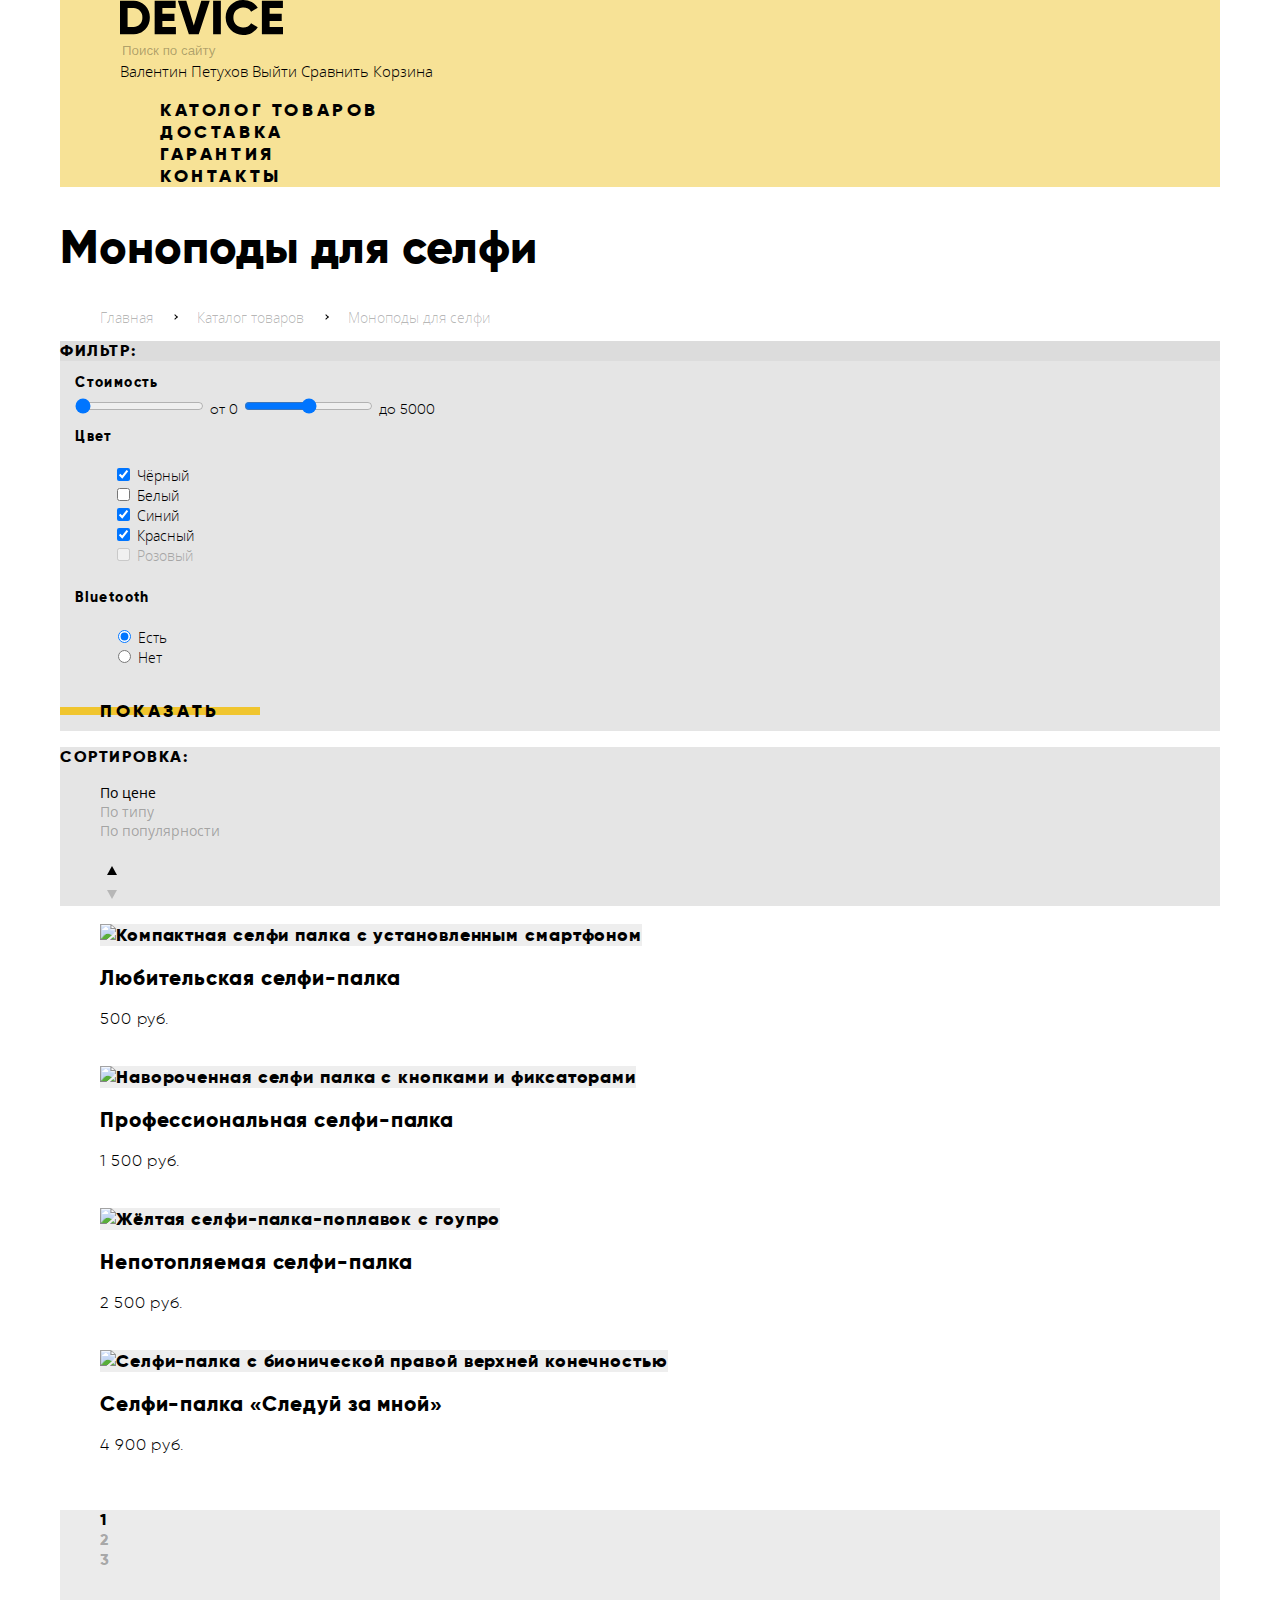
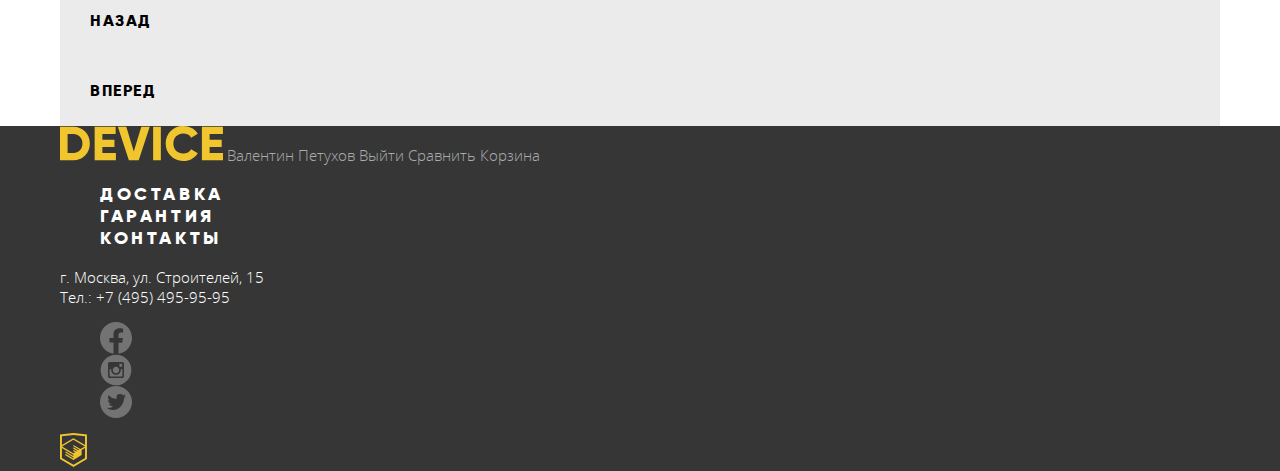
==== catalog.html @ 1ddfcd97 "Шрифты и фоны страницы каталога" ====
<!DOCTYPE html>
<html class="page" lang="ru">
  <head>
    <meta charset="utf-8">
    <title>Моноподы для селфи в магазине «Девайс»</title>
    <link rel="stylesheet" href="css/normalize.css">
    <link rel="stylesheet" href="css/style.css">
  </head>
  <body class="page-body">
    <header class="page-header header container">
      <nav class="site-nav">
        <a class="logo header-logo" href="index.html">
          <img src="img/logo-header.svg" width="163" height="35" alt="Логотип магазина электроники «Девайс»">
        </a>
        <form class="nav-search-form" action="#" method="GET">
          <label> 
            <span class="visually-hidden">Поиск по сайту</span>
            <input class="nav-search-input" type="search" name="nav-search-input" placeholder="Поиск по сайту">
            <button class="nav-search-button" type="submit">Найти</button>
          </label>
        </form>
        <a class="header-link login header-login" href="blank.html">Валентин Петухов</a>
        <a class="header-link logout header-logout" href="blank.html">Выйти</a>
        <!-- 
        <a class="header-link login header-login" href="blank.html">Войти</a>
        -->
        <a class="header-link compare header-compare" href="blank.html">Сравнить</a>
        <a class="header-link card header-card" href="blank.html">Корзина</a>      
        <ul class="nav-list">
          <li class="nav-item nav-item-catalog">
            <a href="catalog.html">Католог товаров</a>
            <!-- Открытый выпадающий список, начало -->
            <ul class="nav-catalog-list">
              <li class="nav-catalog-item"><a href="catalog.html">Виртуальная реальность</a></li>
              <li class="nav-catalog-item"><a>Моноподы для селфи</a></li>
              <li class="nav-catalog-item"><a href="catalog.html">Экшн-камеры</a></li>
              <li class="nav-catalog-item"><a href="catalog.html">Фитнес-браслеты</a></li>
              <li class="nav-catalog-item"><a href="catalog.html">Умные часы</a></li>
              <li class="nav-catalog-item"><a href="catalog.html">Квадрокоптер</a></li>
            </ul>
            <!-- Открытый выпадающий список, конец -->
          </li>
          <li class="nav-item"><a href="blank.html">Доставка</a></li>
          <li class="nav-item"><a href="blank.html">Гарантия</a></li>
          <li class="nav-item"><a href="blank.html">Контакты</a></li>
        </ul>
      </nav>
    </header>
    <main class="page-main container">
      <h1 class="main-title page-title">Моноподы для селфи</h1>
      <ul class="breadcrumbs">
        <li class="breadcrumbs-item"><a href="index.html">Главная</a></li>
        <li class="breadcrumbs-item"><a href="catalog.html">Каталог товаров</a></li>
        <li class="breadcrumbs-item"><a>Моноподы для селфи</a></li>
      </ul>
      <section class="filters">
        <h2 class="filters-title">Фильтр:</h2>
        <form class="filters-form" action="https://echo.htmlacademy.ru/" method="GET">
          <fieldset class="filters-fieldset filters-fieldset-price">
            <legend class="filters-legend filters-legend-price">Стоимость</legend>
            <label class="filters-label">
              <span class="visually-hidden">Минимальная стоимость</span>
              <input id="filters-min-price" class="price-input" type="range" name="filters-min-price" min="0" max="10000" value="0" step="any">
            </label>
            <output class="price-output" for="filters-min-price">от 0</output>
            <label class="filters-label">
              <span class="visually-hidden">Максимальная стоимость</span>
              <input id="filters-max-price" class="price-input" type="range" name="filters-max-price" min="0" max="10000" value="5000" step="any">
            </label>
            <output class="price-output" for="filters-max-price">до 5000</output>
          </fieldset>
          <fieldset class="filters-fieldset filters-fieldset-color">
            <legend class="filters-legend filters-legend-color">Цвет</legend>
            <ul class="filters-list filters-list-color">
              <li class="color-item">
                <label class="filters-label filters-label-color">
                  <input class="color-input" type="checkbox" name="filters-color" value="black" checked> 
                  <span class="label-text">Чёрный</span>
                </label>
              </li>
              <li class="color-item">
                <label class="filters-label filters-label-color">
                  <input class="color-input" type="checkbox" name="filters-color" value="white"> 
                  <span class="label-text">Белый</span>
                </label>
              </li>
              <li class="color-item">
                <label class="filters-label filters-label-color">
                  <input class="color-input" type="checkbox" name="filters-color" value="blue" checked> 
                  <span class="label-text">Синий</span>
                </label>
              </li>
              <li class="color-item">
                <label class="filters-label filters-label-color">
                  <input class="color-input" type="checkbox" name="filters-color" value="red" checked> 
                  <span class="label-text">Красный</span>
                </label>
              </li>
              <li class="color-item">
                <label class="filters-label filters-label-color">
                  <input class="color-input" type="checkbox" name="filters-color" value="pink" disabled> 
                  <span class="label-text">Розовый</span>
                </label>
              </li>
            </ul>
          </fieldset>
          <fieldset class="filters-fieldset filters-fieldset-bluetooth">
            <legend class="filters-legend filters-legend-bluetooth">Bluetooth</legend>
            <ul class="filters-list filters-list-bluetooth">
              <li class="bluetooth-item">
                <label class="filters-label filters-label-bluetooth">
                  <input class="bluetooth-input" type="radio" name="filters-bluetooth" value="yes" checked> 
                  <span class="label-text">Есть</span>
                </label>
              </li>
              <li class="bluetooth-item">
                <label class="filters-label filters-label-bluetooth">
                  <input class="bluetooth-input" type="radio" name="filters-bluetooth" value="no"> 
                  <span class="label-text">Нет</span>
                </label>
              </li>
            </ul>
          </fieldset>
          <button class="button filters-submit" type="submit">
            <span class="button-text">Показать</span>
          </button>
        </form>
      </section>
      <section class="catalog">
        <h2 class="visually-hidden">Список товаров</h2>
        <div class="catalog-sort">
          <p class="sort-text">Сортировка:</p>
          <ul class="sort-type-list">
            <li class="sort-type-item"><a>По цене</a></li>
            <li class="sort-type-item"><a href="blank.html">По типу</a></li>
            <li class="sort-type-item"><a href="blank.html">По популярности</a></li>
          </ul>
          <ul class="sort-direction-list">
            <li class="sort-direction-item">
              <a class="sort-direction-link sort-direction-link-up">
                <span class="visually-hidden">По возрастанию</span>
              </a>
            </li>
            <li class="sort-direction-item">
              <a class="sort-direction-link sort-direction-link-down" href="blank.html">
                <span class="visually-hidden">По убыванию</span>
              </a>
            </li>
          </ul>
        </div>
        <ul class="catalog-list">
          <li class="catalog-item">
            <img src="https://via.placeholder.com/360x380" width="360" height="380" alt="Компактная селфи палка с установленным смартфоном">
            <a class="catalog-item-link" href="blank.html"><h3 class="catalog-item-title">Любительская селфи-палка</h3></a>
            <p class="catalog-item-price">500 руб.</p>
            <a class="button button-buy" href="blank.html">
              <span class="button-text">В корзину</span>
            </a>
            <a class="item-compare" href="blank.html">Добавить к сравнению</a>
          </li>
          <li class="catalog-item">
            <img src="https://via.placeholder.com/360x380" width="360" height="380" alt="Навороченная селфи палка с кнопками и фиксаторами">
            <a class="catalog-item-link" href="blank.html"><h3 class="catalog-item-title">Профессиональная селфи-палка</h3></a>
            <p class="catalog-item-price">1 500 руб.</p>
            <a class="button button-buy" href="blank.html">
              <span class="button-text">В корзину</span>
            </a>
            <a class="item-compare" href="blank.html">Добавить к сравнению</a>
          </li>
          <li class="catalog-item">
            <img src="https://via.placeholder.com/360x380" width="360" height="380" alt="Жёлтая селфи-палка-поплавок с гоупро">
            <a class="catalog-item-link" href="blank.html"><h3 class="catalog-item-title">Непотопляемая селфи-палка</h3></a>
            <p class="catalog-item-price">2 500 руб.</p>
            <a class="button button-buy" href="blank.html">
              <span class="button-text">В корзину</span>
            </a>
            <a class="item-compare" href="blank.html">Добавить к сравнению</a>
          </li>
          <li class="catalog-item catalog-item-new">
            <img src="https://via.placeholder.com/360x380" width="360" height="380" alt="Селфи-палка с бионической правой верхней конечностью">
            <a class="catalog-item-link" href="blank.html"><h3 class="catalog-item-title">Селфи-палка «Следуй за мной»</h3></a>
            <p class="catalog-item-price">4 900 руб.</p>
            <a class="button button-buy" href="blank.html">
              <span class="button-text">В корзину</span>
            </a>
            <a class="item-compare" href="blank.html">Добавить к сравнению</a>
          </li>
        </ul>
        <div class="catalog-pagination">
          <ul class="catalog-pagination-list pagination-list">
            <li class="pagination-item">
              <a class="pagination-link">1<span class="visually-hidden"> страница</span></a>
            </li>
            <li class="pagination-item">
              <a class="pagination-link" href="#">2<span class="visually-hidden"> страница</span></a>
            </li>
            <li class="pagination-item">
              <a class="pagination-link" href="#">3<span class="visually-hidden"> страница</span></a>
            </li>
          </ul>
          <a class="pagination-button pagination-button-backward">Назад</a>
          <a class="pagination-button pagination-button-forward" href="#">Вперед</a>
        </div>
      </section>
    </main>
    <footer class="page-footer footer">
      <div class="container">
        <a class="logo footer-logo" href="index.html">
          <img src="img/logo-footer.svg" width="163" height="35" alt="Логотип магазина электроники «Девайс»">
        </a>
        <a class="footer-link login footer-login" href="blank.html">Валентин Петухов</a>
        <a class="footer-link logout footer-logout" href="blank.html">Выйти</a>
        <!-- 
        <a class="footer-link login footer-login" href="blank.html">Войти</a>
        -->
        <a class="footer-link compare footer-compare" href="blank.html">Сравнить</a>
        <a class="footer-link card footer-card" href="blank.html">Корзина</a>
        <ul class="nav-list footer-nav-list">
          <li class="footer-nav-item"><a href="blank.html">Доставка</a></li>
          <li class="footer-nav-item"><a href="blank.html">Гарантия</a></li>
          <li class="footer-nav-item"><a href="blank.html">Контакты</a></li>
        </ul>
        <address class="footer-address">г. Москва, ул. Строителей, 15</address>
        <a class="footer-tel" href="tel:+74954959595">Тел.: +7 (495) 495-95-95</a>
        <ul class="social-list">
          <li class="social-list-item">
            <a class="social-link social-link-facebook" href="https://www.facebook.com/">
              <span class="visually-hidden">Фейсбук</span>
            </a>
          </li>
          <li class="social-list-item">
            <a class="social-link social-link-instagram" href="https://www.instagram.com/">
              <span class="visually-hidden">Инстаграм</span>
            </a>
          </li>
          <li class="social-list-item">
            <a class="social-link social-link-twitter" href="https://twitter.com/">
              <span class="visually-hidden">Твиттер</span>
            </a>
          </li>
        </ul>
        <a class="logo footer-author" href="https://htmlacademy.ru/intensive/htmlcss" target="_blank">
          <img src="../img/html-academy.svg" width="27" height="34" alt="Логотип HTML-академии">
        </a>
      </div>
    </footer>
  </body>
</html>
---- css/style.css ----
/* Fonts */

@font-face {
  font-family: "Gilroy";
  font-style: normal;
  font-weight: 300;
  font-display: swap;
  src: local("Gilroy Light"), local("Gilroy-Light"),
       url("../fonts/gilroylight.woff2") format("woff2"),
       url("../fonts/gilroylight.woff") format("woff");
}

@font-face {
  font-family: "Gilroy";
  font-style: normal;
  font-weight: 800;
  font-display: swap;
  src: local("Gilroy ExtraBold"), local("Gilroy-ExtraBold"),
       url("../fonts/gilroyextrabold.woff2") format("woff2"),
       url("../fonts/gilroyextrabold.woff") format("woff");
}

@font-face {
  font-family: "Open Sans";
  font-style: normal;
  font-weight: 300;
  font-display: swap;
  src: local("Open Sans Light"), local("OpenSans-Light"),
       url("../fonts/opensanslight.woff2") format("woff2"),
       url("../fonts/opensanslight.woff") format("woff");
}

@font-face {
  font-family: "Open Sans";
  font-style: normal;
  font-weight: 400;
  font-display: swap;
  src: local("Open Sans Regular"), local("OpenSans-Regular"),
       url("../fonts/opensans.woff2") format("woff2"),
       url("../fonts/opensans.woff") format("woff");
}

/* Variables */

:root {
  --basic: #000000;
  --basic-dim: rgba(0, 0, 0, 0.6);
  --basic-faded: rgba(0, 0, 0, 0.3);
  --basic-transparent: rgba(0, 0, 0, 0.1);
  --invert: #ffffff;
  --invert-dim: rgba(250, 250, 250, 0.6);
  --invert-faded: rgba(250, 250, 250, 0.3);
  --invert-transparent: rgba(250, 250, 250, 0.1);
  --accent: #f0c52e;
  --accent-pale: #f7e296;
  --neutral-light: #e5e5e5;
  --neutral-medium: #dcdcdc;
  --neutral-dark: #363636;
  --input-background: #f2f2f2;
  --input-placeholder: rgba(0, 0, 0, 0.4);
  --input-hover-background: #eaeaea;
  --input-invalid-background: #f6dada;
  --label-disabled: #a6a6a6;
  --card-background: #eeeeee;
  --catalog-pag-background: #ebebeb;
  --catalog-pag-button: #d9d9d9;
  --accent-extra: #91c92f;
}

/* Global */

*,
*::before,
*::after {
  box-sizing: border-box;
}

.page-body {
  min-width: 1200px;
  margin: 0;
  padding: 0;
  font-family: "Open Sans", "Arial", sans-serif;
  font-size: 15px;
  line-height: 20px;
  font-weight: 300;
  color: var(--basic );
  background-color: var(--invert);
}

a {
  text-decoration: none;
}

img {
  max-width: 100%;
  height: auto;
}

/* Display-none */
.display-none {
  display: none;
}


/* Visually-hidden */

.visually-hidden {
  position: absolute;
  width: 1px;
  height: 1px;
  margin: -1px;
  padding: 0;
  overflow: hidden;
  border: 0;
  clip: rect(0 0 0 0)
}

/* Container */

.container {
  max-width: 1160px;
  margin: 0 auto;
}

/* Header */

.header {
  padding-left: 60px;
  padding-right: 60px;
  background-color: var(--accent-pale);
}

/* Logo */

.logo {
  background-color: transparent;
}

.logo[href]:hover,
.logo[href]:focus {
  opacity: 0.6;
}

.logo[href]:active {
  opacity: 0.3;
}

/* Search input */

.nav-search-input {
  background-color: var(--accent-pale);
  border: none;
}

.nav-search-input:focus {
  border-bottom: 2px solid var(--basic);
  outline: none;
}

.nav-search-input::placeholder {
  color: var(--basic-faded);
}

.nav-search-input:hover::placeholder {
  color: var(--basic-dim);
}
    
/* Search button */

.nav-search-button {
  border: 2px solid var(--basic);
  background-color: var(--accent-pale);
  text-transform: uppercase;  
  outline: none;
  opacity: 0;
}

.nav-search-input:focus ~ .nav-search-button {
  opacity: 1;
}
  

.nav-search-button:hover,
.nav-search-button:focus {
  color: var(--invert);
  background-color: var(--basic);
  opacity: 1;
}

.nav-search-button:active {
  color: var(--invert-faded);
  background-color: var(--basic);
  opacity: 1;
}

/* Navigation links */

.header-link {
  color: var(--basic);
  opacity: 1;
}

.header-link:hover,
.header-link:focus {
  opacity: 0.6;
}

.header-link:active {
  opacity: 0.3;
}

.nav-list a {
  color: var(--basic);
  opacity: 1;
}

.nav-list a:hover,
.nav-list a:focus {
  opacity: 0.6;
}

.nav-list a:active {
  opacity: 0.3;
}

/* Navigation list */

.nav-list {
  font-family: "Gilroy", "Arial", sans-serif;
  font-size: 18px;
  line-height: 22px;
  letter-spacing: 0.2em;
  font-weight: 800;
  text-transform: uppercase;
  list-style: none;
}

/* Navigation catalog accordion */

.nav-catalog-list {
  display: none;
  font-family: "Open Sans", "Arial", sans-serif;
  font-size: 15px;
  line-height: 20px;
  letter-spacing: 0;
  font-weight: 300;
  text-transform: none;
  list-style: none;
}

.nav-item-catalog:hover .nav-catalog-list {
  display: block;
} 

/* Slider */

.slider-list {
  font-family: "Gilroy", "Arial", sans-serif;
  font-weight: 800;
  list-style: none;
}

.main-title {
  font-family: "Gilroy", "Arial", sans-serif;
  font-weight: 800;
  font-size: 47px;
  line-height: 58px;
}

.slider-text {
  font-family: "Open Sans", "Arial", sans-serif;
  font-size: 15px;
  line-height: 20px;
  font-weight: 300;
}

.specs-row-param {
  font-size: 13px;
  line-height: 15px;
  letter-spacing: 0.1em;
  font-weight: 300;
}

.specs-row-value {
  font-size: 36px;
  line-height: 42px;
  letter-spacing: 0.1em;
  font-weight: 300;
}

.slider-nav-list {
  list-style: none;
}

/* Button */

.button {
  position: relative;
  padding: 9px 40px;
  font-family: "Gilroy", "Arial", sans-serif; 
  font-size: 18px;
  line-height: 22px;
  font-weight: 800;
  letter-spacing: 0.2em;
  color: var(--basic);
  background-color: transparent;
  border: none;
  text-transform: uppercase;
  cursor: pointer;
}

.button-text {
  position: relative;
  z-index: 1;
}

.button:active {
  color: var(--basic-faded);
}

.button::before {
  content: "";
  position: absolute;
  height: 8px;
  width: 100%;
  left: 0;
  top: 50%;
  transform: translateY(-50%);
  background-color: var(--accent);
  transition-property: height;
  transition-duration: 0.1s;
}

.button:hover::before,
.button:focus::before {
  height: 40px;
}

/* Categories */

.category-list {
  font-family: "Gilroy", "Arial", sans-serif;
  font-size: 18px;
  line-height: 22px;
  letter-spacing: 0.05em;
  font-weight: 800;
  list-style: none;
}

.category-link {
  position: relative;
  display: block;
  min-width: 160px;
  padding-top: 198px;
  color: var(--basic);
  background-color: var(--invert);
  background-image: linear-gradient(var(--accent-pale), var(--accent-pale));
  background-size: 100% 160px;
  background-position: top center;
  background-repeat: no-repeat;
}

.category-link:hover,
.category-link:focus {
  background-image: linear-gradient(var(--accent), var(--accent));
}

.category-link:active {
color: var(--basic-faded);
background-image: linear-gradient(var(--accent), var(--accent));
}

.category-link::before {
  content: "";
  position: absolute;
  top: 0;
  left: 0;
  display: block;
  width: 100%;
  height: 160px;
  background-color: transparent;
  background-position: center;
  background-repeat: no-repeat;
}

.category-link::before {
  background-size: 97px 55px;
  background-image: url("../img/vr.svg");
}

.category-link:active::before {
  opacity: 0.3;
}

/* Services */

.services {
  line-height: 28px;
  letter-spacing: 0.1em;
  background-image: linear-gradient(
    var(--invert),
    var(--invert) 100px,
    var(--neutral-light) 100px,
    var(--neutral-light)
  );
}

.services-list {
  list-style: none;
}

.section-title {
  font-family: "Gilroy", "Arial", sans-serif;
  font-size: 47px;
  line-height: 58px;
  letter-spacing: 0.2em;
  font-weight: 800;
}

.services-nav-list {
  list-style: none;
}

/* Services buttons */

.services-button:active {
  color: var(--accent-pale);
}

.services-button:active::before {
  background-color: var(--basic);
}

.services-button-active {
  color: var(--accent-pale);
}

.services-button-active::before {
  height: 40px;
  background-color: var(--basic);
}

/* Brands */

.brands-list {
  list-style: none;
}

.brands-list img {
  filter: grayscale(100%);
  opacity: 0.2;
  transition-duration: 0.5s;
}

.brands-list:hover img {
  filter: none;
  opacity: 1;
}

/* About, Contacts */

.section-text {
  line-height: 28px;
}

.info-list {
  font-family: "Gilroy", "Arial", sans-serif;
  font-size: 16px;
  line-height: 28px;
  font-weight: 800;
  list-style-type: circle;
}

/* Footer */

.footer {
  color: var(--invert);
  background-color: var(--neutral-dark);
}

/* Footer links */

.footer-link {
  color: var(--invert-dim);
} 

.footer-link:hover,
.footer-link:focus {
  color: var(--invert);
}

.footer-link:active {
  color: var(--invert-faded);
}

/* Footer navigation */

.footer-nav-list a {
  color: var(--invert);
}

/* Footer contacts */

.footer-address {
  font-style: normal;
}

.footer-tel {
  color: var(--invert);
}

/* Socails */

.social-list {
  list-style: none;
}

.social-link {
  display: block;
  width: 32px;
  height: 32px;
  background-size: 100%;
  background-position: center;
  background-repeat: no-repeat;
  opacity: 0.3;
}

.social-link:hover,
.social-link:focus {
  filter: brightness(0);
  opacity: 1;
}

.social-link:active {
  filter: none;
  opacity: 0.1;
}

.social-link-facebook {
  background-image: url("../img/facebook.svg");
}

.social-link-instagram {
  background-image: url("../img/instagram.svg");
}

.social-link-twitter {
  background-image: url("../img/twitter.svg");
}

/* Modal */

.modal {
  position: relative;
  max-width: 960px;
  margin: 0 auto;
}

/* Feedback form */

.modal-mail {
  background-color: var(--invert);
}

.mail-container {
  max-width: 760px;
  margin: 0 auto;
}

.mail-label {
  font-family: "Gilroy", "Arial", sans-serif;
  font-size: 18px;
  line-height: 22px;
  font-weight: 800;
}

/* Input fields */

.mail-input {
  font-family: "Open Sans", "Arial", sans-serif;
  font-size: 14px;
  line-height: 19px;
  font-weight: 300;
  border: none;
  background-color: var(--input-background);
}

.mail-input:hover {
  background-color: var(--input-hover-background);
}

.mail-input:focus {
  background-color: var(--invert);
  outline: 2px solid var(--accent-pale);
}

.mail-input::placeholder {
  color: var(--input-placeholder);
}

.mail-input-invalid {
  background-color: var(--input-invalid-background);
}

/* Close button */

.button-close {
  position: absolute;
  top: 20px;
  right: 20px;
  width: 55px;
  height: 55px;
  border: none;
  border-radius: 50%;
  background-color: transparent;
  background-image: url("../img/button-close.svg");
  opacity: 0.5;
  cursor: pointer;
}

.button-close:hover,
.button-close:focus {
  opacity: 1;
}

.button-close:active {
  opacity: 0.3;
}

/* Catalog page */

/* Bredcrumbs */

.breadcrumbs {
  display: flex;
  font-size: 14px;
  line-height: 19px;
  list-style: none;
}

.breadcrumbs-item:not(:last-child) {
  display: flex;
  align-items: center;
  margin-right: 20px;
}

.breadcrumbs-item:not(:last-child)::after {
  content: "";
  display: block;
  width: 4px;
  height: 4px;
  border-top: 1px solid var(--basic);
  border-right: 1px solid var(--basic);
  transform: rotate(45deg);
}

.breadcrumbs a {
  margin-right: 20px;
  color: var(--basic-faded);
}

.breadcrumbs a[href]:hover,
.breadcrumbs a[href]:focus {
  color: var(--basic-dim);
}

.breadcrumbs a[href]:active {
  color: var(--basic-transparent);
}

/* Filters */

.filters {
  background-color: var(--neutral-light);
}

.filters-title {
  font-family: "Gilroy", "Arial", sans-serif;
  font-size: 16px;
  line-height: 20px;
  letter-spacing: 0.1em;
  font-weight: 800;
  text-transform: uppercase;
  background-color: var(--neutral-medium);
}

.filters-fieldset {
  border: none;
}

.filters-legend {
  font-family: "Gilroy", "Arial", sans-serif;
  font-size: 14px;
  line-height: 17px;
  letter-spacing: 0.1em;
  font-weight: 800;
}

.price-output {
  font-family: "Gilroy", "Arial", sans-serif;
  font-size: 14px;
  line-height: 16px;
  font-weight: 300;
}

.filters-list {
  list-style: none;
}

.filters-label {
  font-size: 14px;
  line-height: 19px;
}

input[type="checkbox"]:disabled + .label-text,
input[type="radio"]:disabled + .label-text {
  color: var(--label-disabled);
} 

/* Catalog sort */

.catalog {
  font-family: "Gilroy", "Arial", sans-serif;
  font-size: 18px;
  line-height: 22px;
  letter-spacing: 0.05em;
  font-weight: 800;
}

.catalog-sort {
  background-color: var(--neutral-light);
}

.sort-text {
  font-size: 16px;
  line-height: 20px;
  letter-spacing: 0.1em;
  text-transform: uppercase;
}

.sort-type-list {
  font-family: "Open Sans", "Arial", sans-serif;
  font-size: 14px;
  line-height: 19px;
  letter-spacing: 0;
  font-weight: 400;
  list-style: none;
}

.sort-type-list a[href] {
  color: var(--basic-faded);
}

.sort-type-list a[href]:hover,
.sort-type-list a[href]:focus {
  color: var(--basic-dim);
}

.sort-type-list a[href]:active {
  color: var(--basic);
}

.sort-direction-list {
  list-style: none;
}

.sort-direction-link {
  display: flex;
  justify-content: center;
  align-items: center;
  width: 24px;
  height: 24px;
}

.sort-direction-link[href] {
  opacity: 0.2;
}

.sort-direction-link[href]:hover,
.sort-direction-link[href]:focus {
  opacity: 0.4;
}

.sort-direction-link[href]:active {
  opacity: 1;
}

.sort-direction-link::before {
  content: "";
  display: block;
  width: 10px;
  height: 9px;
}

.sort-direction-link-up::before {
  border-bottom: 9px solid var(--basic);
  border-left: 5px solid transparent;
  border-right: 5px solid transparent;
}

.sort-direction-link-down::before {
  border-top: 9px solid var(--basic);
  border-left: 5px solid transparent;
  border-right: 5px solid transparent;
}

/* Catalog list */

.catalog-list {
  list-style: none;
}

.catalog-item img {
  background-color: var(--card-background);
}

.catalog-item:hover img {
  opacity: 0.7;
}

.catalog-item-link {
  color: var(--basic);
}

.catalog-item-price {
  font-size: 16px;
  line-height: 18px;
  font-weight: 300;
}

.button-buy {
  opacity: 0;
}

.catalog-item:hover .button-buy,
.catalog-item-link:focus ~ .button-buy,
.button-buy:hover,
.button-buy:focus {
  opacity: 1;
}

.item-compare {
  font-family: "Open Sans", "Arial", sans-serif;
  font-size: 13px;
  line-height: 18px;
  letter-spacing: 0.1em;
  font-weight: 300;
  color: var(--basic);
  opacity: 0;
}

.catalog-item:hover .item-compare,
.catalog-item-link:focus ~ .item-compare {
  opacity: 0.5;
}

.catalog-item .item-compare:hover,
.catalog-item .item-compare:focus {
  opacity: 1;
}

.item-compare:active {
  opacity: 0.2;
}


.catalog-pagination {
  font-family: "Gilroy", "Arial", sans-serif;
  font-size: 16px;
  line-height: 20px;
  letter-spacing: 0.1em;
  font-weight: 800;
  text-transform: uppercase;
  background-color: var(--catalog-pag-background);
}

.pagination-list {
  list-style: none;
}

.pagination-link[href] {
  color: var(--basic-faded);
}

.pagination-link[href]:hover,
.pagination-link[href]:focus {
  color: var(--basic-dim);
}

.pagination-link:active {
  color: var(--basic);
}

.pagination-button {
  display: block;
  padding: 25px 30px;
  color: var(--basic);
}

.pagination-button[href]:hover,
.pagination-button[href]:focus {
  background-color: var(--catalog-pag-button);
}

.pagination-button[href]:active {
  color: var(--basic-faded);
  background-color: var(--catalog-pag-button);
}
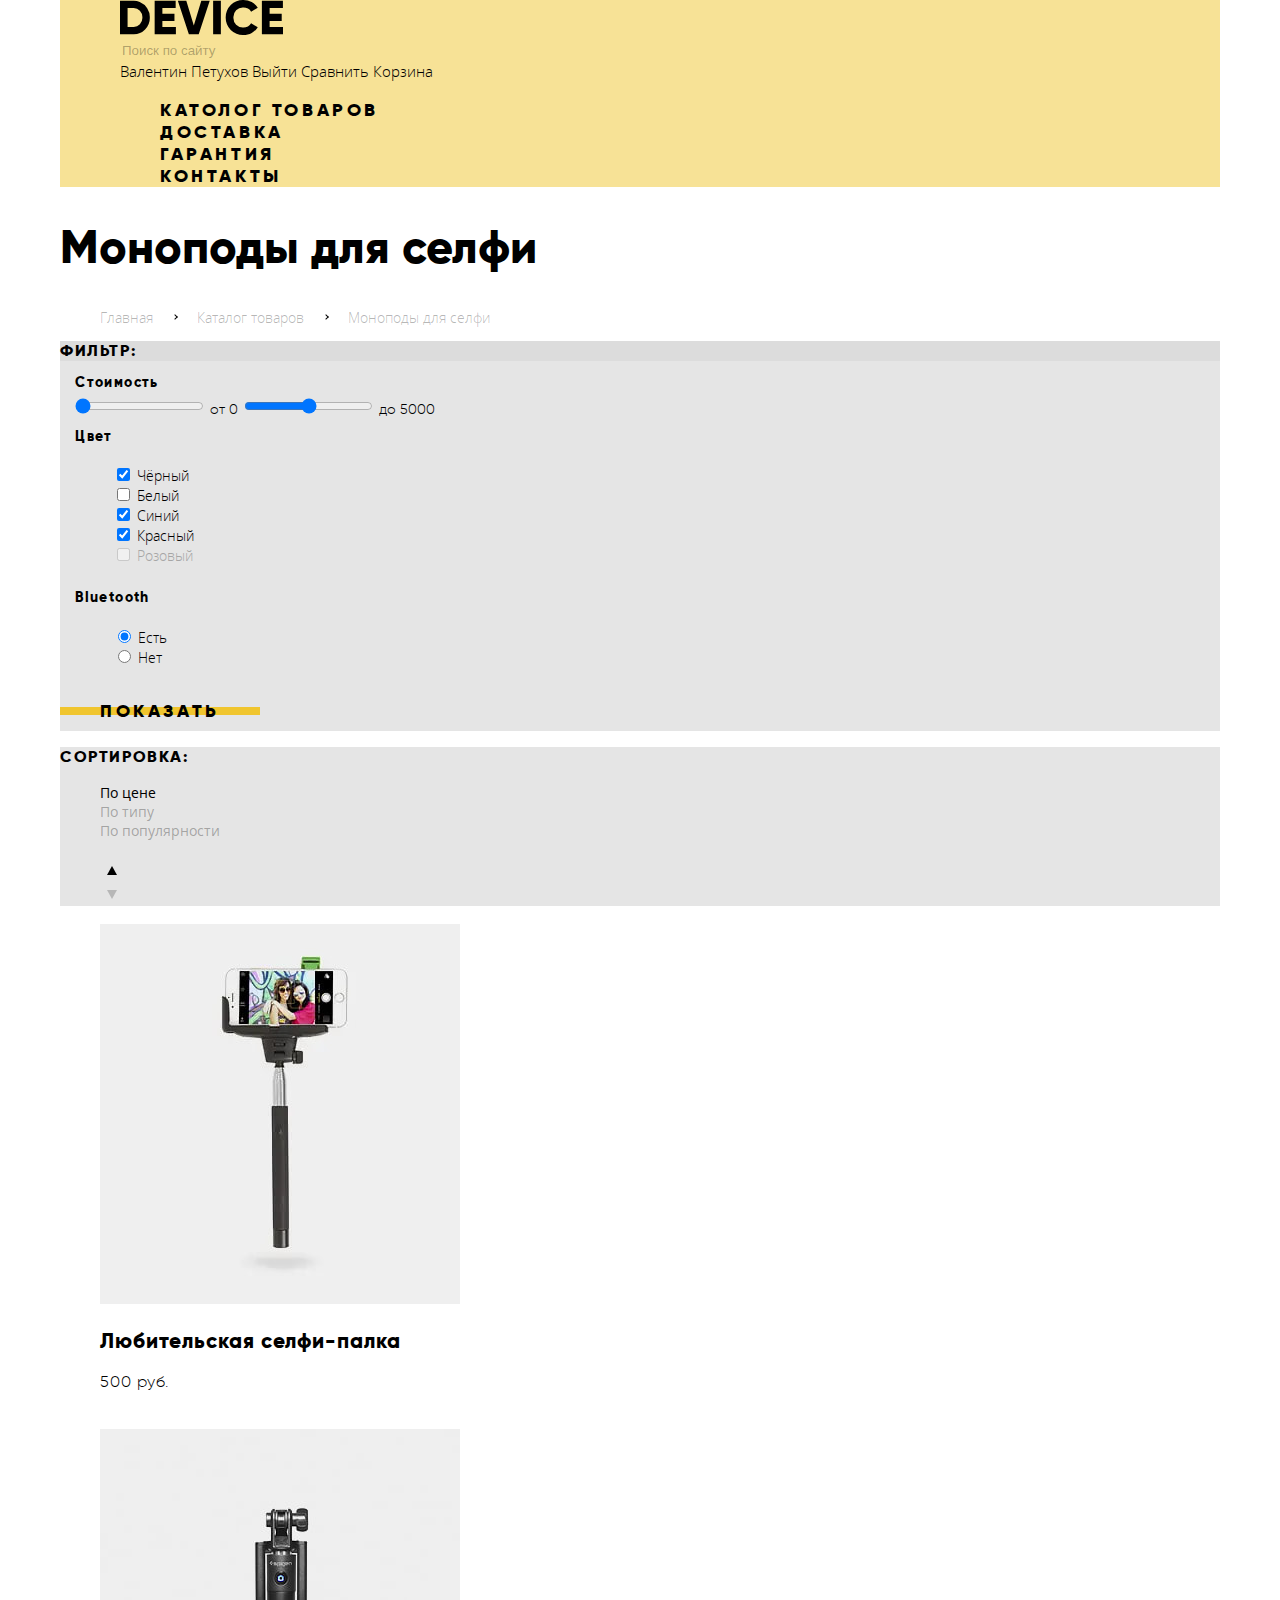
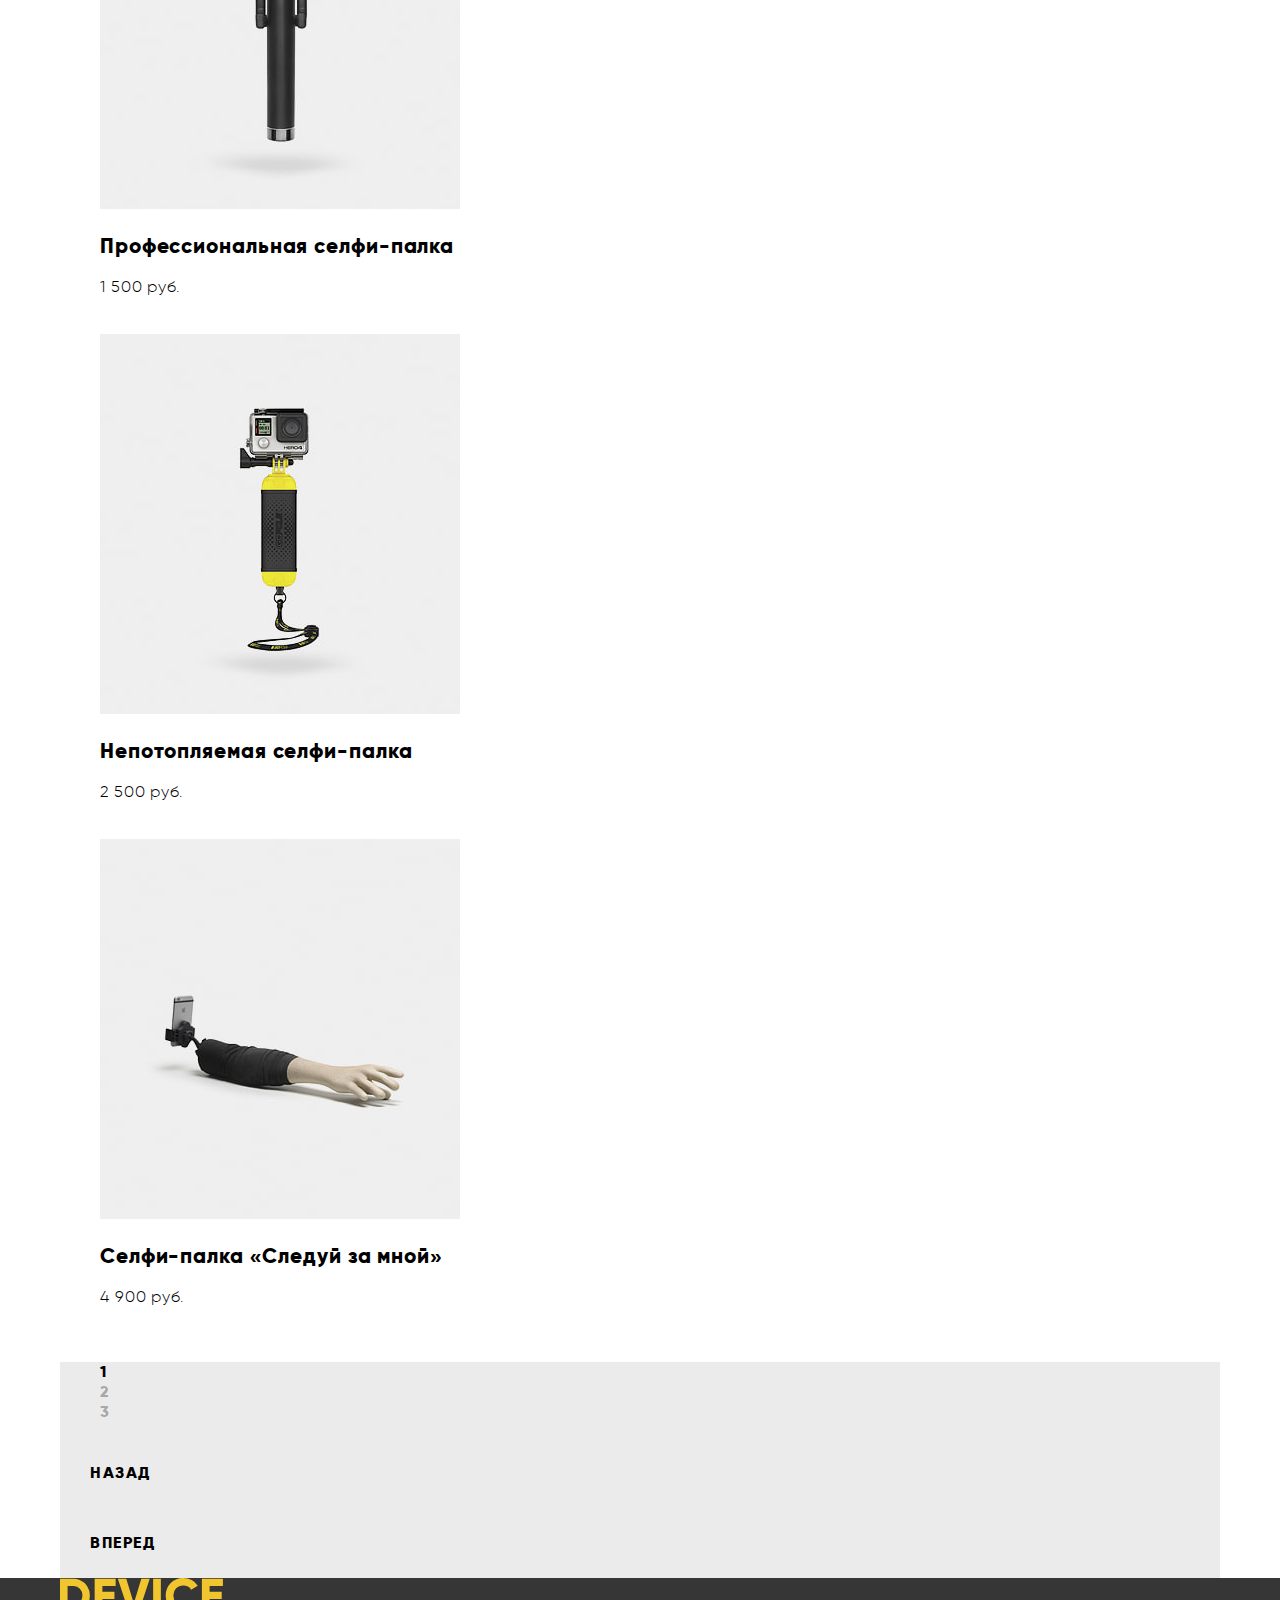
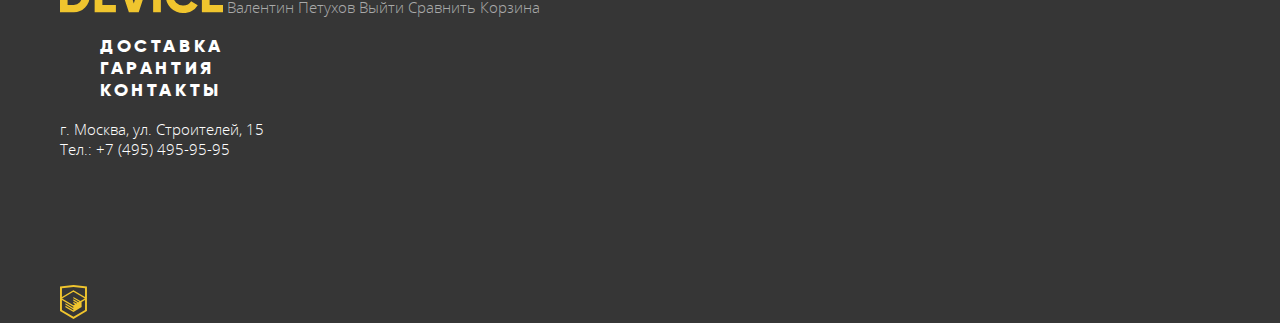
==== commit 8c536c0f: "Добавил контентные картинки" ====
--- a/catalog.html
+++ b/catalog.html
@@ -150,7 +150,7 @@
         </div>
         <ul class="catalog-list">
           <li class="catalog-item">
-            <img src="https://via.placeholder.com/360x380" width="360" height="380" alt="Компактная селфи палка с установленным смартфоном">
+            <img src="img/catalog-item-1.jpg" width="360" height="380" alt="Компактная селфи палка с установленным смартфоном">
             <a class="catalog-item-link" href="blank.html"><h3 class="catalog-item-title">Любительская селфи-палка</h3></a>
             <p class="catalog-item-price">500 руб.</p>
             <a class="button button-buy" href="blank.html">
@@ -159,7 +159,7 @@
             <a class="item-compare" href="blank.html">Добавить к сравнению</a>
           </li>
           <li class="catalog-item">
-            <img src="https://via.placeholder.com/360x380" width="360" height="380" alt="Навороченная селфи палка с кнопками и фиксаторами">
+            <img src="img/catalog-item-2.jpg" width="360" height="380" alt="Навороченная селфи палка с кнопками и фиксаторами">
             <a class="catalog-item-link" href="blank.html"><h3 class="catalog-item-title">Профессиональная селфи-палка</h3></a>
             <p class="catalog-item-price">1 500 руб.</p>
             <a class="button button-buy" href="blank.html">
@@ -168,7 +168,7 @@
             <a class="item-compare" href="blank.html">Добавить к сравнению</a>
           </li>
           <li class="catalog-item">
-            <img src="https://via.placeholder.com/360x380" width="360" height="380" alt="Жёлтая селфи-палка-поплавок с гоупро">
+            <img src="img/catalog-item-3.jpg" width="360" height="380" alt="Жёлтая селфи-палка с камерой гоупро">
             <a class="catalog-item-link" href="blank.html"><h3 class="catalog-item-title">Непотопляемая селфи-палка</h3></a>
             <p class="catalog-item-price">2 500 руб.</p>
             <a class="button button-buy" href="blank.html">
@@ -177,7 +177,7 @@
             <a class="item-compare" href="blank.html">Добавить к сравнению</a>
           </li>
           <li class="catalog-item catalog-item-new">
-            <img src="https://via.placeholder.com/360x380" width="360" height="380" alt="Селфи-палка с бионической правой верхней конечностью">
+            <img src="img/catalog-item-4.jpg" width="360" height="380" alt="Натуральная правая верхняя конечность с креплением для смартфона со стороны плеча">
             <a class="catalog-item-link" href="blank.html"><h3 class="catalog-item-title">Селфи-палка «Следуй за мной»</h3></a>
             <p class="catalog-item-price">4 900 руб.</p>
             <a class="button button-buy" href="blank.html">
--- a/css/style.css
+++ b/css/style.css
@@ -383,14 +383,40 @@
   background-repeat: no-repeat;
 }
 
-.category-link::before {
+.category-link-vr::before {
   background-size: 97px 55px;
-  background-image: url("../img/vr.svg");
-}
+  /* background-image: url("../img/cat-vr.svg"); */
+}
+
+.category-link-monopod::before {
+  background-size: 86px 117px;
+  /* background-image: url("../img/cat-monopod.svg");   */
+}
+
+.category-link-actioncam::before {
+  background-size: 71px 87px;
+  /* background-image: url("../img/cat-actioncam.svg"); */
+}
+
+.category-link-watch::before {
+  background-size: 56px 98px;
+  /* background-image: url("../img/cat-watch.svg"); */
+}
+
+.category-link-band::before {
+  background-size: 107px 65px;
+  /* background-image: url("../img/cat-band.svg"); */
+}
+
+.category-link-copter::before {
+  background-size: 132px 69px;
+  /* background-image: url("../img/cat-copter.svg"); */
+} 
 
 .category-link:active::before {
   opacity: 0.3;
 }
+
 
 /* Services */
 
@@ -537,15 +563,15 @@
 }
 
 .social-link-facebook {
-  background-image: url("../img/facebook.svg");
+  /* background-image: url("../img/social-facebook.svg"); */
 }
 
 .social-link-instagram {
-  background-image: url("../img/instagram.svg");
+  /* background-image: url("../img/social-instagram.svg"); */
 }
 
 .social-link-twitter {
-  background-image: url("../img/twitter.svg");
+  /* background-image: url("../img/social-twitter.svg"); */
 }
 
 /* Modal */
@@ -613,14 +639,14 @@
   border: none;
   border-radius: 50%;
   background-color: transparent;
-  background-image: url("../img/button-close.svg");
+  /* background-image: url("../img/button-close.svg"); */
   opacity: 0.5;
   cursor: pointer;
 }
 
 .button-close:hover,
 .button-close:focus {
-  opacity: 1;
+  opacity: 0.7;
 }
 
 .button-close:active {
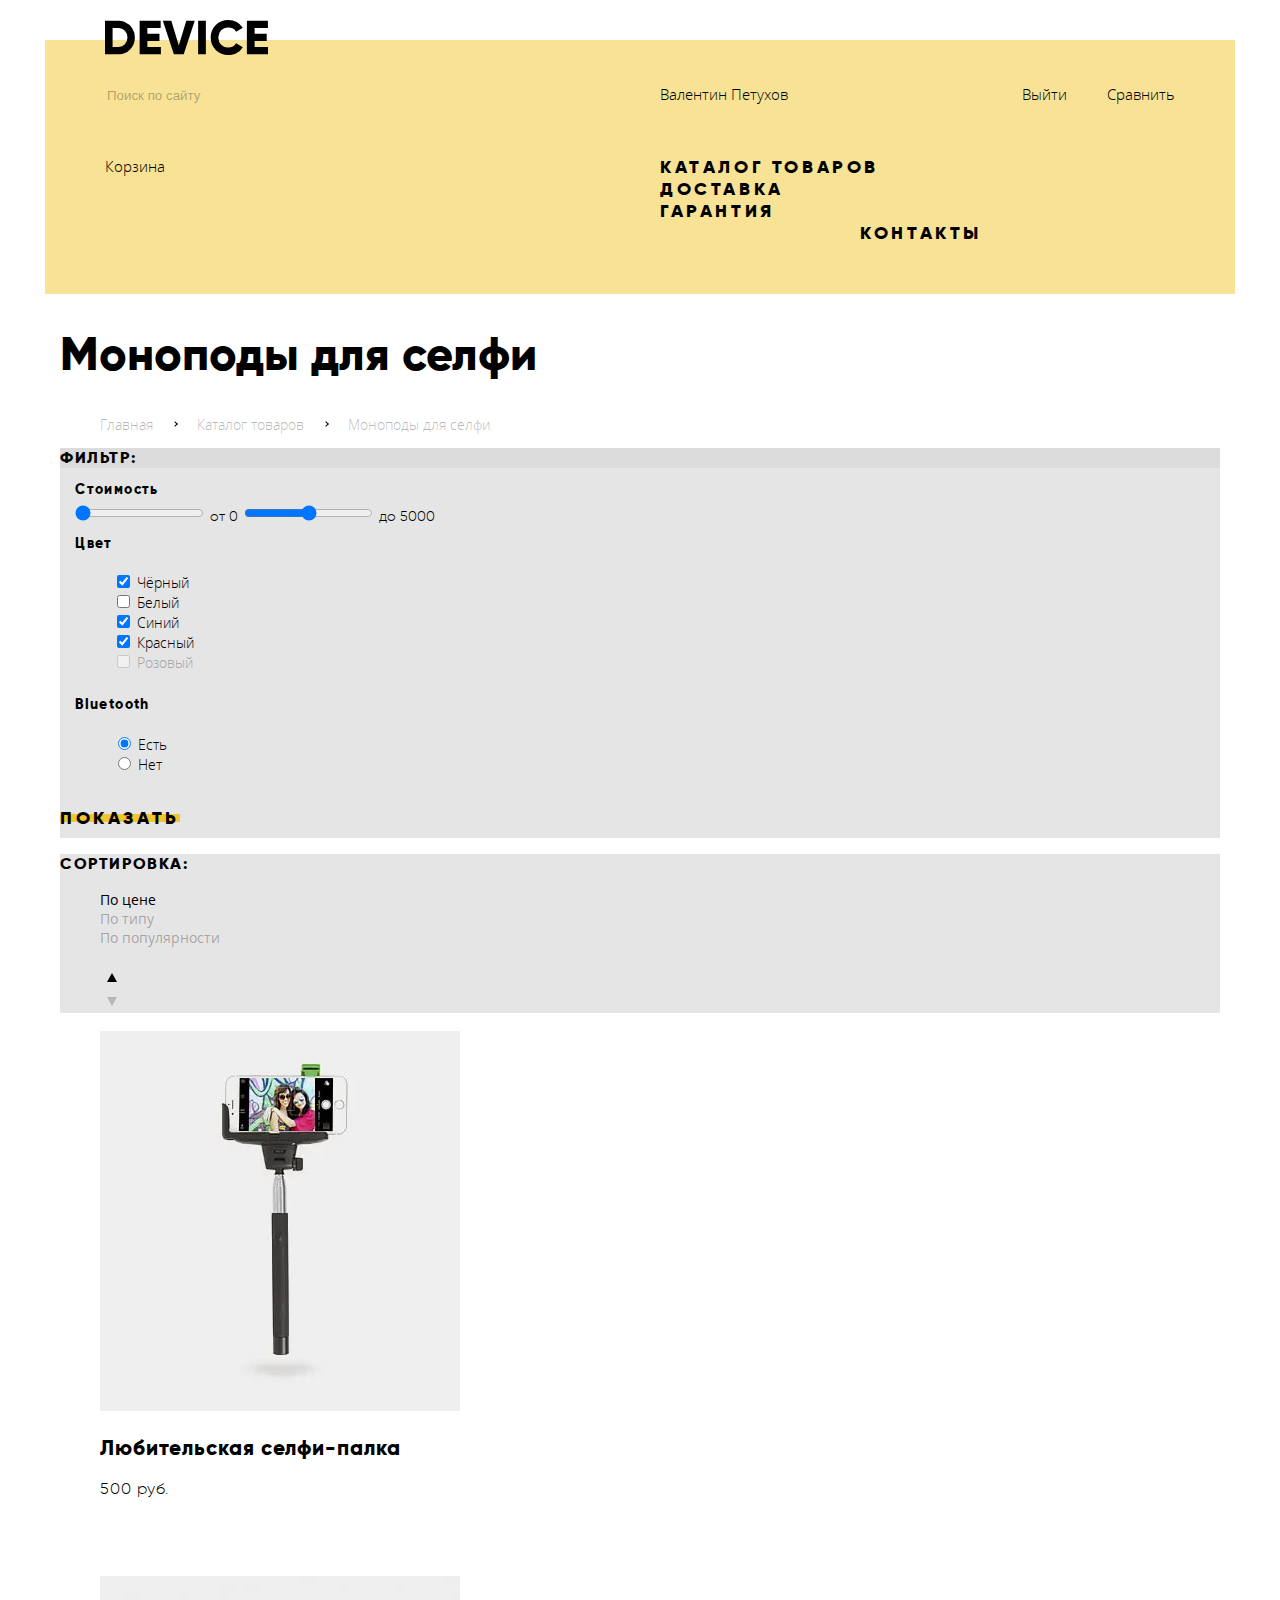
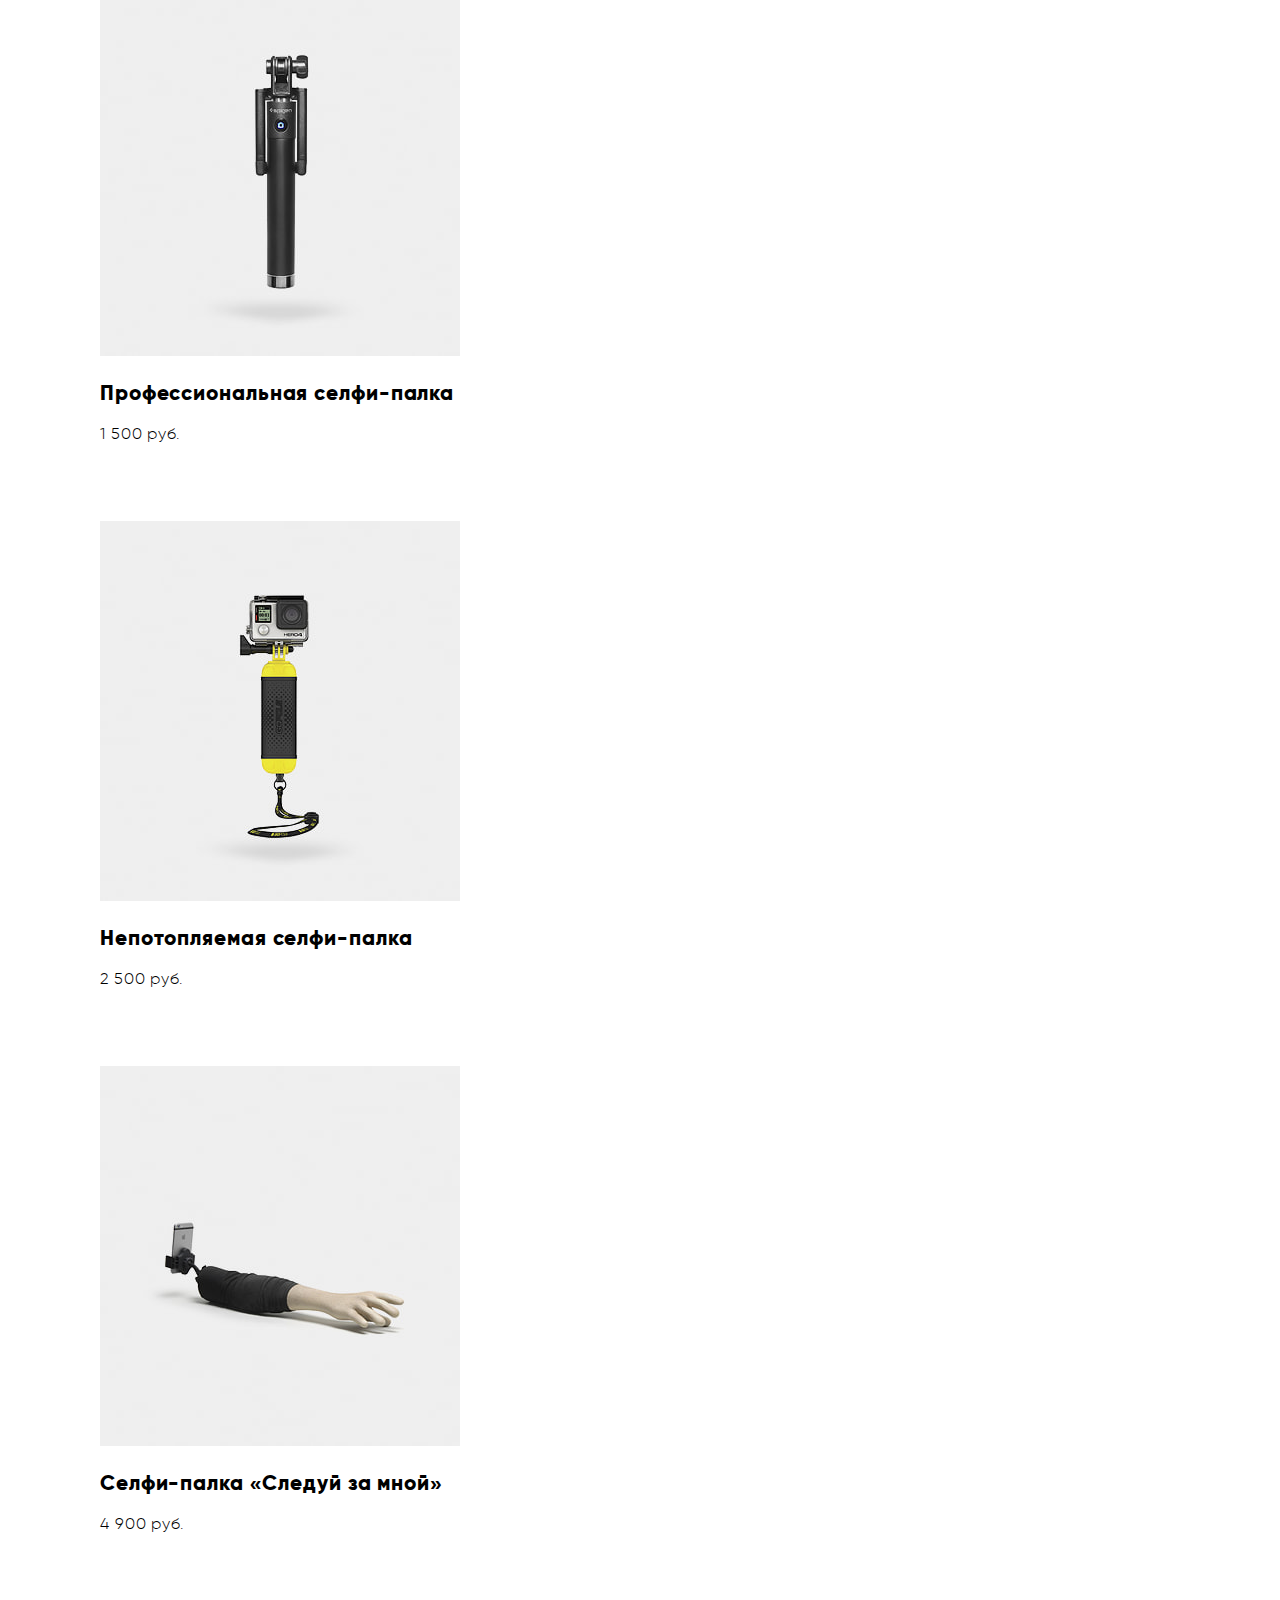
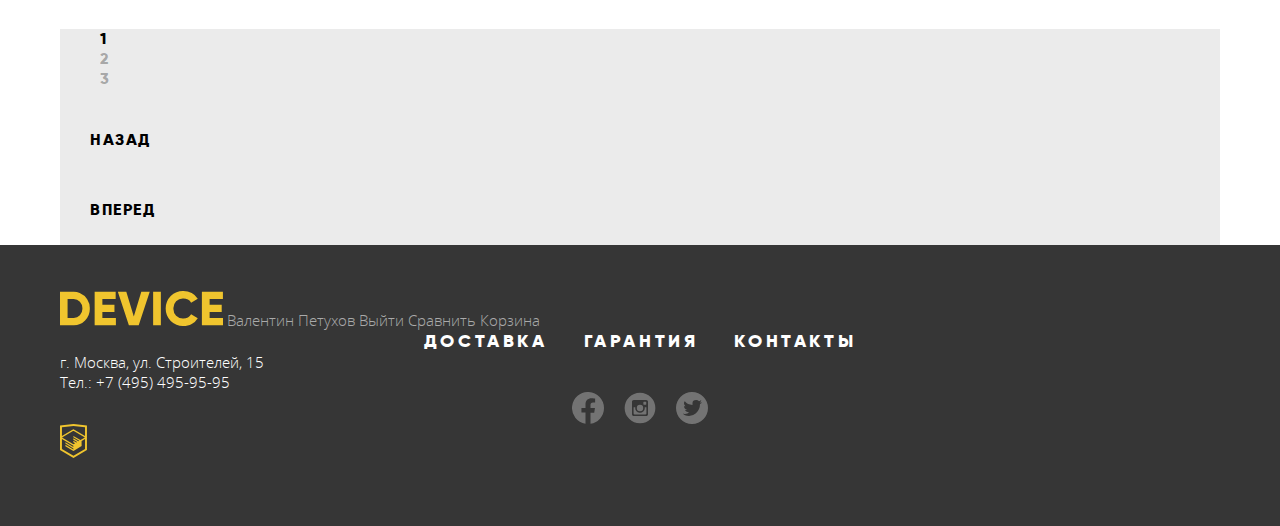
==== commit 2a28b0c5: "Сетка главной страницы на гридах" ====
--- a/catalog.html
+++ b/catalog.html
@@ -25,10 +25,10 @@
         <a class="header-link login header-login" href="blank.html">Войти</a>
         -->
         <a class="header-link compare header-compare" href="blank.html">Сравнить</a>
-        <a class="header-link card header-card" href="blank.html">Корзина</a>      
+        <a class="header-link card header-card" href="blank.html">Корзина</a>
         <ul class="nav-list">
           <li class="nav-item nav-item-catalog">
-            <a href="catalog.html">Католог товаров</a>
+            <a href="catalog.html">Катaлог товаров</a>
             <!-- Открытый выпадающий список, начало -->
             <ul class="nav-catalog-list">
               <li class="nav-catalog-item"><a href="catalog.html">Виртуальная реальность</a></li>
@@ -240,7 +240,7 @@
           </li>
         </ul>
         <a class="logo footer-author" href="https://htmlacademy.ru/intensive/htmlcss" target="_blank">
-          <img src="../img/html-academy.svg" width="27" height="34" alt="Логотип HTML-академии">
+          <img src="img/html-academy.svg" width="27" height="34" alt="Логотип HTML-академии">
         </a>
       </div>
     </footer>
--- a/css/style.css
+++ b/css/style.css
@@ -78,7 +78,7 @@
 .page-body {
   min-width: 1200px;
   margin: 0;
-  padding: 0;
+  padding: 40px 0 0 0;
   font-family: "Open Sans", "Arial", sans-serif;
   font-size: 15px;
   line-height: 20px;
@@ -118,16 +118,31 @@
 /* Container */
 
 .container {
-  max-width: 1160px;
+  max-width: 1190px;
   margin: 0 auto;
+  padding-left: 15px;
+  padding-right: 15px;
 }
 
 /* Header */
 
 .header {
-  padding-left: 60px;
-  padding-right: 60px;
+  position: relative;
+  padding: 44px 60px 50px 60px;
   background-color: var(--accent-pale);
+}
+
+.header-expanded {
+  padding-bottom: 164px;
+}
+
+/* Site navigation */
+
+.site-nav {
+  display: grid;
+  grid-template-columns: calc(50% - 20px) 1fr auto auto;
+  row-gap: 50px;
+  column-gap: 40px;
 }
 
 /* Logo */
@@ -143,6 +158,12 @@
 
 .logo[href]:active {
   opacity: 0.3;
+}
+
+.header-logo {
+  position: absolute;
+  top: -20px;
+  left: 60px;
 }
 
 /* Search input */
@@ -196,6 +217,7 @@
 /* Navigation links */
 
 .header-link {
+  justify-self: start;
   color: var(--basic);
   opacity: 1;
 }
@@ -226,6 +248,8 @@
 /* Navigation list */
 
 .nav-list {
+  margin: 0;
+  padding: 0;
   font-family: "Gilroy", "Arial", sans-serif;
   font-size: 18px;
   line-height: 22px;
@@ -235,29 +259,86 @@
   list-style: none;
 }
 
+.header-nav-list {
+  grid-column: 1 / -1;
+  display: grid;
+  grid-template-columns: calc(50% - 20px) auto auto 1fr;
+  gap: 40px;
+}
+
+
 /* Navigation catalog accordion */
 
+.nav-item:last-child {
+  text-align: right;
+}
+
 .nav-catalog-list {
+  position: absolute;
+  right: 0;
+  bottom: 0;
+  left: 0;
   display: none;
+  grid-auto-flow: column;
+  grid-template-columns: repeat(5, auto);
+  grid-template-rows: repeat(3, auto);
+  column-gap: 61px;
+  row-gap: 20px;
+  justify-content: start;
+  height: 164px;
+  margin: 0;
+  padding: 30px 60px 35px 60px;
   font-family: "Open Sans", "Arial", sans-serif;
   font-size: 15px;
-  line-height: 20px;
+  line-height: 16px;
   letter-spacing: 0;
   font-weight: 300;
   text-transform: none;
   list-style: none;
-}
-
-.nav-item-catalog:hover .nav-catalog-list {
-  display: block;
+  background-color: var(--accent-pale);
+  z-index: 1;
+}
+
+
+.nav-catalog-item:last-child {
+  grid-column: 3 / 4;
+}
+
+.nav-link-catalog:hover ~ .nav-catalog-list {
+    display: grid;
 } 
 
+.nav-catalog-list:hover,
+.nav-catalog-list:focus {
+  display: grid;
+} 
+
 /* Slider */
 
+.slider {
+  position: relative;
+  top: -130px;
+}
+
 .slider-list {
+  margin: 0;
+  padding: 0;
   font-family: "Gilroy", "Arial", sans-serif;
   font-weight: 800;
   list-style: none;
+}
+
+.slider-item {
+  display: grid;
+  grid-template-columns: calc(50% - 20px) calc(50% - 80px);
+  grid-template-rows: auto auto 40px auto;
+  column-gap: 40px;
+  row-gap: 30px;
+}
+
+.slider-image {
+  grid-row: 1 / -1;
+  justify-self: center;
 }
 
 .main-title {
@@ -288,20 +369,47 @@
   font-weight: 300;
 }
 
+.slider-link {
+  grid-row: -2 / -3;
+  width: 220px;
+  justify-self: start;
+}
+
 .slider-nav-list {
-  list-style: none;
+  position: absolute;
+  bottom: 110px;
+  right: 88px;
+  display: grid;
+  grid-template-columns: repeat(3, 1fr);
+  align-items: center;
+  gap: 18px;
+  margin: 0;
+  padding: 0;
+  list-style: none;
+}
+
+.slider-nav-button {
+  width: 12px;
+  height: 12px;
+  padding: 0;
+  background-color: transparent;
+  border: 2px solid var(--basic);
+  border-radius: 50%;
 }
 
 /* Button */
 
 .button {
   position: relative;
-  padding: 9px 40px;
+  display: block;
+  height: 40px;
+  padding: 9px 0;
   font-family: "Gilroy", "Arial", sans-serif; 
   font-size: 18px;
   line-height: 22px;
   font-weight: 800;
   letter-spacing: 0.2em;
+  text-align: center;
   color: var(--basic);
   background-color: transparent;
   border: none;
@@ -333,12 +441,17 @@
 
 .button:hover::before,
 .button:focus::before {
-  height: 40px;
+  height: 100%;
 }
 
 /* Categories */
 
 .category-list {
+  margin: 0;
+  padding: 0;
+  display: grid;
+  grid-template-columns: repeat(auto-fit, minmax(160px, 1fr));
+  gap: 40px;
   font-family: "Gilroy", "Arial", sans-serif;
   font-size: 18px;
   line-height: 22px;
@@ -385,32 +498,32 @@
 
 .category-link-vr::before {
   background-size: 97px 55px;
-  /* background-image: url("../img/cat-vr.svg"); */
+  background-image: url("../img/cat-vr.svg");
 }
 
 .category-link-monopod::before {
   background-size: 86px 117px;
-  /* background-image: url("../img/cat-monopod.svg");   */
+  background-image: url("../img/cat-monopod.svg");  
 }
 
 .category-link-actioncam::before {
   background-size: 71px 87px;
-  /* background-image: url("../img/cat-actioncam.svg"); */
+  background-image: url("../img/cat-actioncam.svg");
 }
 
 .category-link-watch::before {
   background-size: 56px 98px;
-  /* background-image: url("../img/cat-watch.svg"); */
+  background-image: url("../img/cat-watch.svg");
 }
 
 .category-link-band::before {
   background-size: 107px 65px;
-  /* background-image: url("../img/cat-band.svg"); */
+  background-image: url("../img/cat-band.svg");
 }
 
 .category-link-copter::before {
   background-size: 132px 69px;
-  /* background-image: url("../img/cat-copter.svg"); */
+  background-image: url("../img/cat-copter.svg");
 } 
 
 .category-link:active::before {
@@ -431,11 +544,21 @@
   );
 }
 
+.services-grid {
+  display: grid;
+  grid-template-columns: 1fr 10% 65.5%;
+}
+
 .services-list {
+  grid-column: -1 / -2;
+  margin: 0;
+  padding: 0;
+  padding-top: 70px;
   list-style: none;
 }
 
 .section-title {
+  margin-top: 0;
   font-family: "Gilroy", "Arial", sans-serif;
   font-size: 47px;
   line-height: 58px;
@@ -443,11 +566,35 @@
   font-weight: 800;
 }
 
+/* Services navigation */
+
 .services-nav-list {
-  list-style: none;
-}
-
-/* Services buttons */
+  position: relative;
+  grid-column: 1 / 2;
+  grid-row: 1 / 2;
+  padding: 80px 0 0 0;
+  margin: 0;
+  list-style: none;
+}
+
+.services-nav-list::before {
+  content: "";
+  position: absolute;
+  top: 0;
+  right: 0;
+  display: block;
+  width: 7px;
+  height: 320px;
+  background-color: var(--basic);
+}
+
+.services-nav-item-active {
+  background-color: var(--basic);
+}
+
+.services-button {
+  width: 160px;
+}
 
 .services-button:active {
   color: var(--accent-pale);
@@ -469,6 +616,11 @@
 /* Brands */
 
 .brands-list {
+  display: grid;
+  grid-template-columns: repeat(4, auto);
+  gap: 40px;
+  margin: 0;
+  padding: 0;
   list-style: none;
 }
 
@@ -485,6 +637,12 @@
 
 /* About, Contacts */
 
+.info-grid {
+  display: grid;
+  grid-template-columns: 1fr 1fr;
+  grid-gap: 40px; 
+}
+
 .section-text {
   line-height: 28px;
 }
@@ -497,14 +655,34 @@
   list-style-type: circle;
 }
 
+.info-link {
+  width: 260px;
+}
+
 /* Footer */
 
 .footer {
+  padding-top: 46px;
+  padding-bottom: 64px;
   color: var(--invert);
   background-color: var(--neutral-dark);
 }
 
-/* Footer links */
+.footer-grid {
+  display: grid;
+}
+
+.footer-logo {
+  grid-row: 2 / 3;
+  justify-self: left;
+  margin-bottom: 40px;
+}
+
+/* Footer user menu */
+
+.footer-user-menu {
+  text-align: right;
+}
 
 .footer-link {
   color: var(--invert-dim);
@@ -521,23 +699,61 @@
 
 /* Footer navigation */
 
+.footer-nav {
+  display: grid;
+  grid-template-columns: repeat(3, 1fr);
+  gap: 40px;
+  margin-bottom: 66px;
+}
+
+.footer-nav-list {
+  display: grid;
+  grid-template-columns: repeat(3, max-content);
+  gap: 36px;
+  justify-content: center;
+}
+
 .footer-nav-list a {
   color: var(--invert);
 }
 
-/* Footer contacts */
-
 .footer-address {
+  grid-column: 1 / 2;
+  grid-row: 1 / 2;
   font-style: normal;
 }
 
 .footer-tel {
+  justify-self: end;
   color: var(--invert);
 }
 
+/* Footer external links */
+
+.footer-external-links {
+  display: grid;
+  grid-template-columns: repeat(3, 1fr);
+  gap: 40px;
+  align-items: center;
+}
+
+.footer-external-links::before {
+  content: "";
+  display: block;
+  width: 80px;
+  height: 7px;
+  background-color: var(--accent);
+}
+
 /* Socails */
 
 .social-list {
+  display: grid;
+  grid-template-columns: repeat(3, max-content);
+  grid-gap: 20px;
+  justify-content: center;
+  margin: 0;
+  padding: 0;
   list-style: none;
 }
 
@@ -563,15 +779,21 @@
 }
 
 .social-link-facebook {
-  /* background-image: url("../img/social-facebook.svg"); */
+  background-image: url("../img/social-facebook.svg");
 }
 
 .social-link-instagram {
-  /* background-image: url("../img/social-instagram.svg"); */
+  background-image: url("../img/social-instagram.svg");
 }
 
 .social-link-twitter {
-  /* background-image: url("../img/social-twitter.svg"); */
+  background-image: url("../img/social-twitter.svg");
+}
+
+/* HTML academy */
+
+.footer-copy {
+  justify-self: end;
 }
 
 /* Modal */
@@ -598,6 +820,21 @@
   font-size: 18px;
   line-height: 22px;
   font-weight: 800;
+}
+
+.mail-form {
+  display: grid;
+  grid-template-columns: 1fr 1fr;
+  column-gap: 40px;
+  row-gap: 32px;
+}
+
+.mail-label {
+  display: grid;
+}
+
+.mail-label-text {
+  grid-column: 1 / -1;
 }
 
 /* Input fields */
@@ -626,6 +863,15 @@
 
 .mail-input-invalid {
   background-color: var(--input-invalid-background);
+}
+
+.mail-input-text {
+  width: 100%;
+  resize: none;
+}
+
+.mail-submit {
+  width: 220px;
 }
 
 /* Close button */
@@ -639,7 +885,7 @@
   border: none;
   border-radius: 50%;
   background-color: transparent;
-  /* background-image: url("../img/button-close.svg"); */
+  background-image: url("../img/button-close.svg");
   opacity: 0.5;
   cursor: pointer;
 }
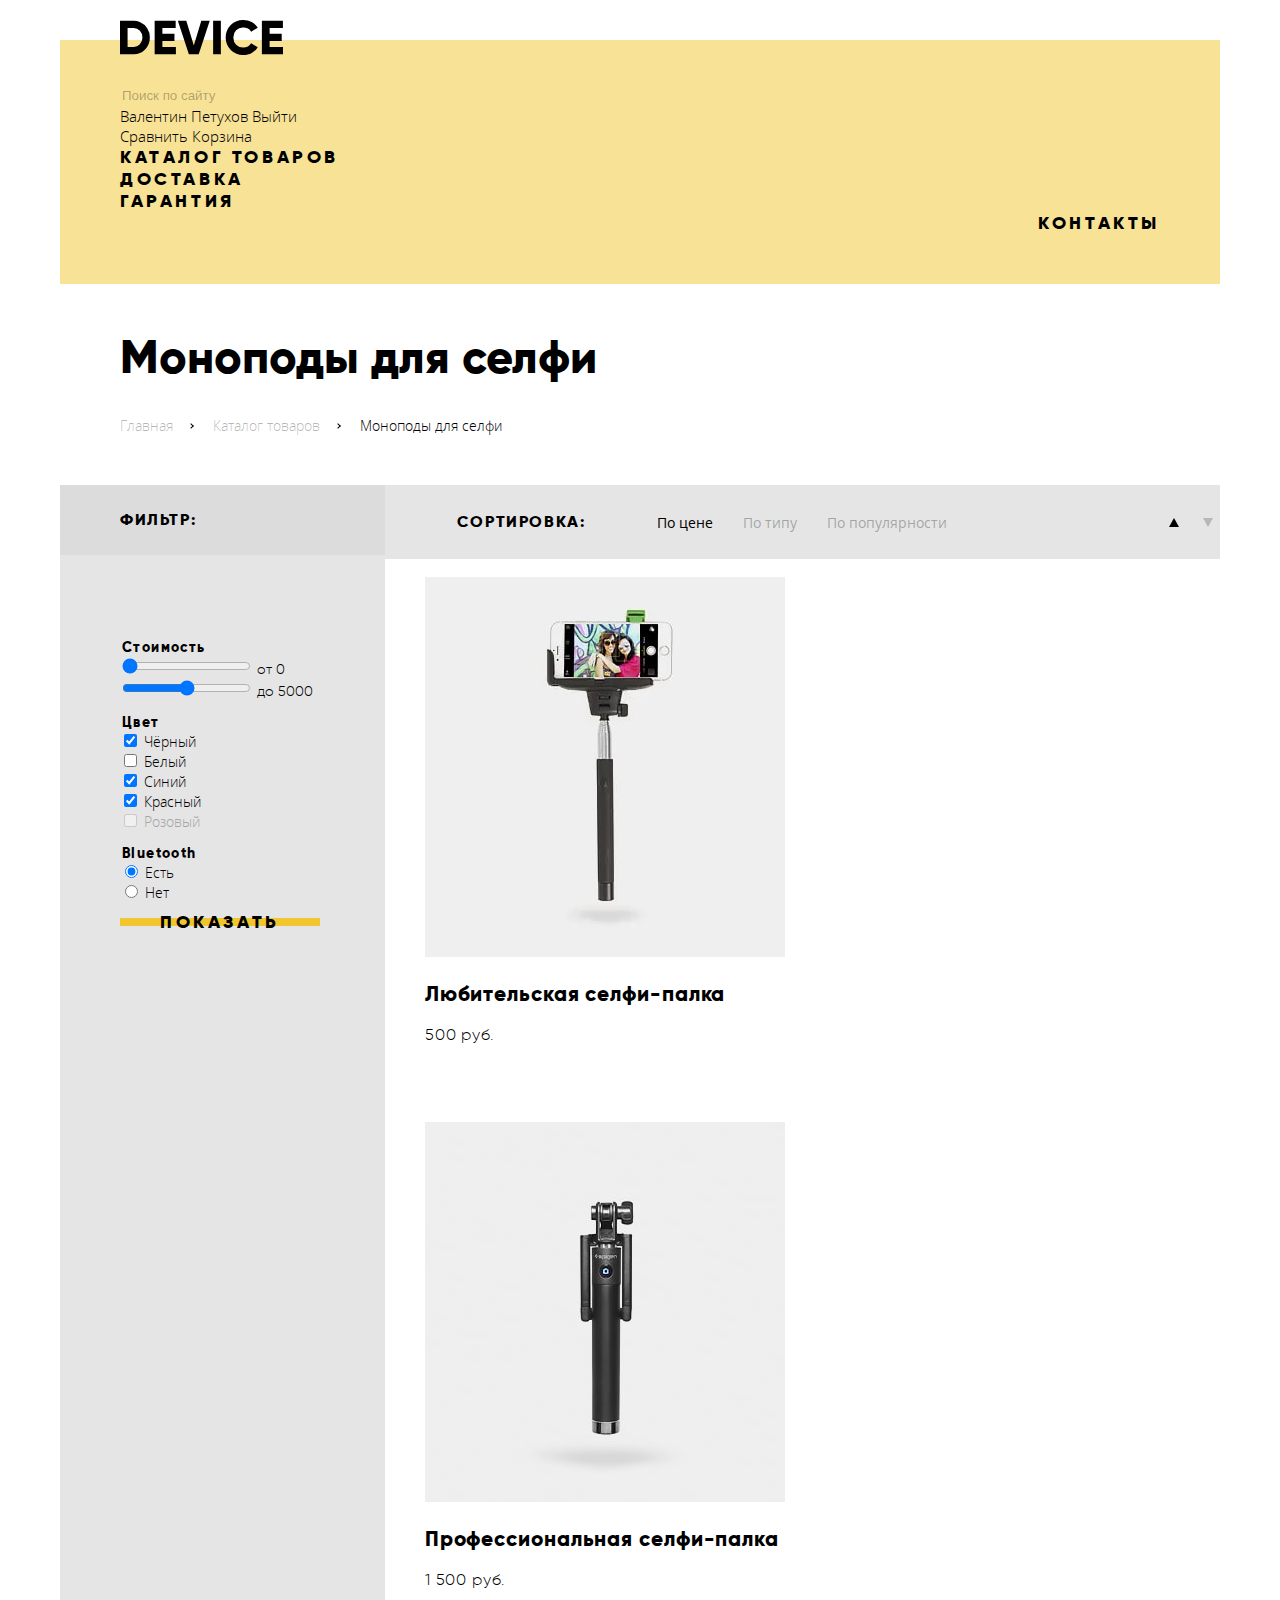
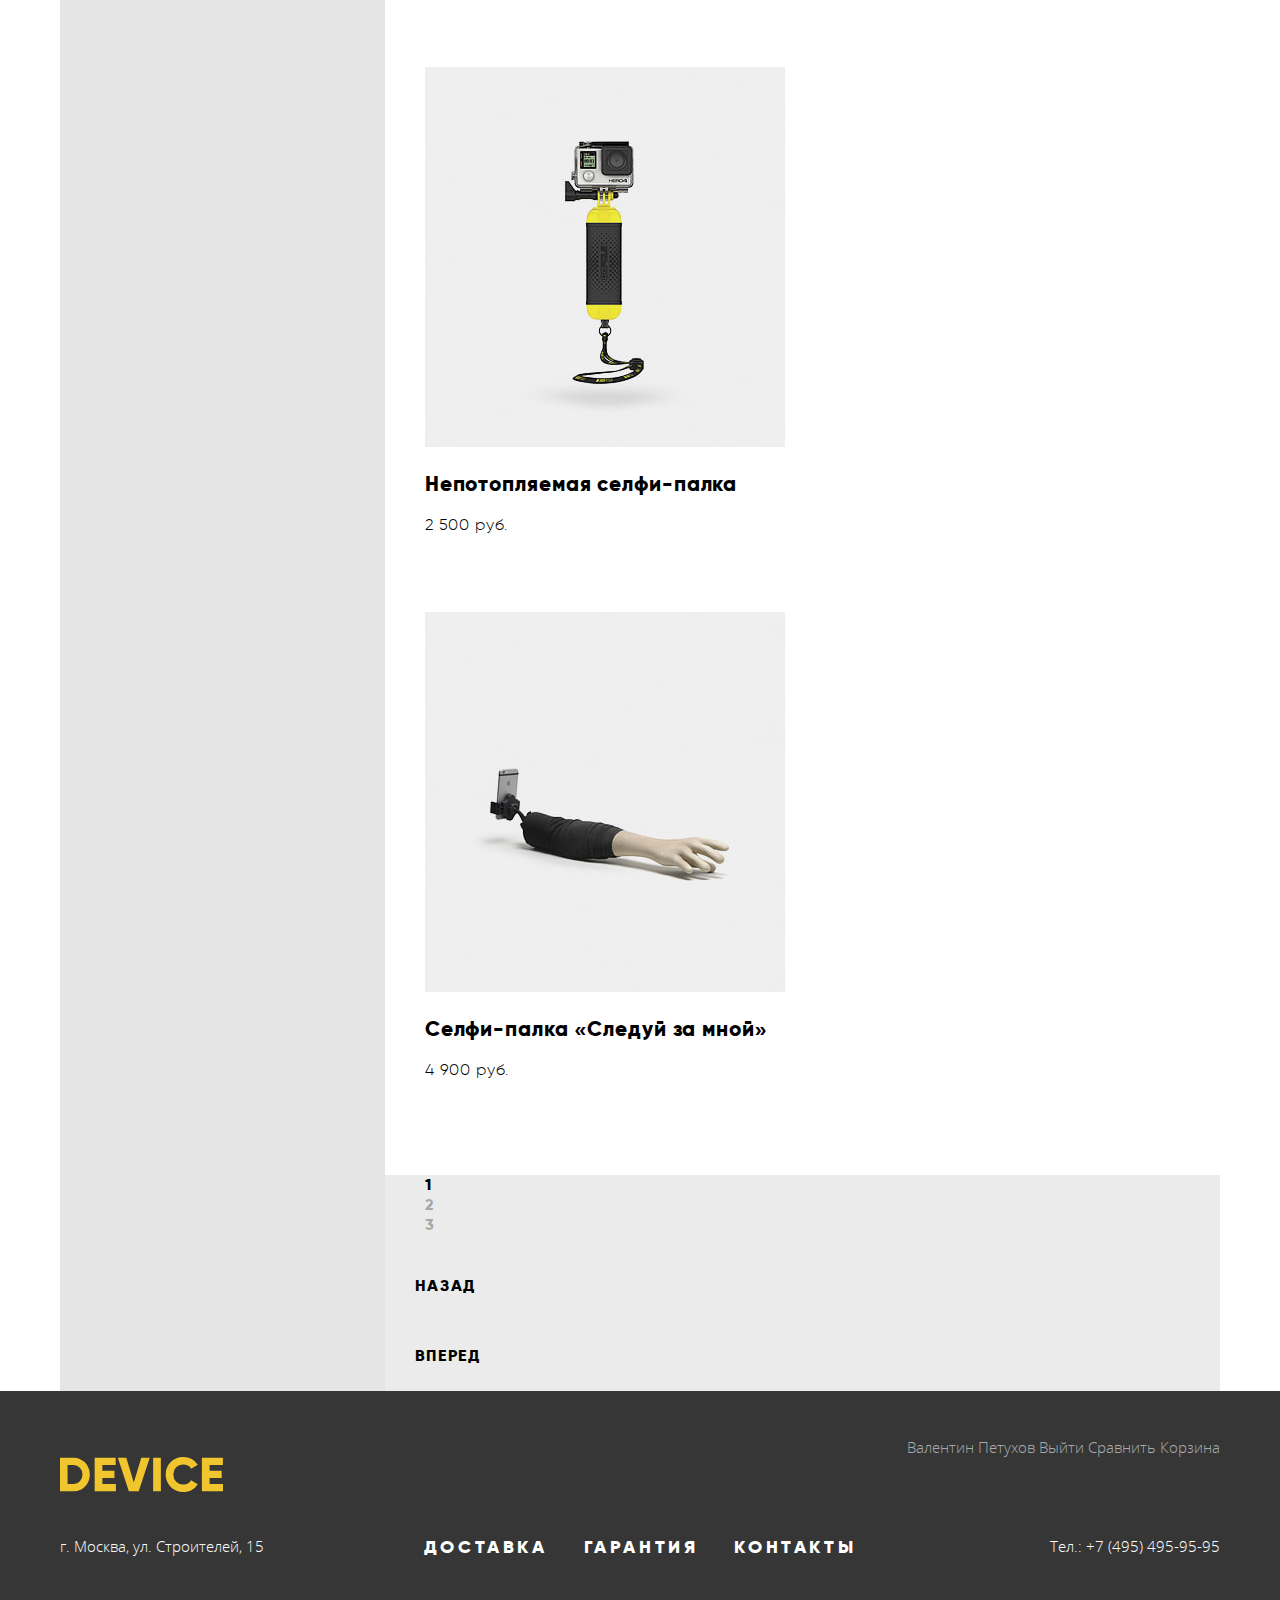
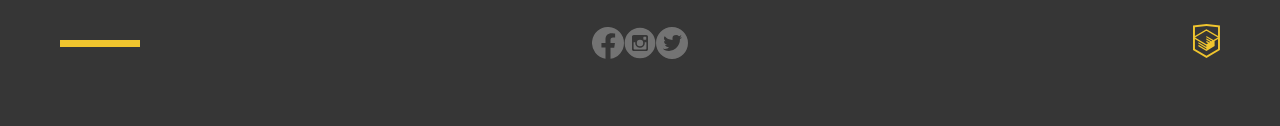
==== commit 2f2b4864: "Правки по раскладке компонентов" ====
--- a/catalog.html
+++ b/catalog.html
@@ -19,16 +19,18 @@
             <button class="nav-search-button" type="submit">Найти</button>
           </label>
         </form>
-        <a class="header-link login header-login" href="blank.html">Валентин Петухов</a>
-        <a class="header-link logout header-logout" href="blank.html">Выйти</a>
+        <div class="login-wrap header-login-wrap">
+          <a class="header-link login header-login" href="blank.html">Валентин Петухов</a>
+          <a class="header-link logout header-logout" href="blank.html">Выйти</a>
+        </div>
         <!-- 
         <a class="header-link login header-login" href="blank.html">Войти</a>
         -->
         <a class="header-link compare header-compare" href="blank.html">Сравнить</a>
         <a class="header-link card header-card" href="blank.html">Корзина</a>
-        <ul class="nav-list">
+        <ul class="nav-list header-nav-list">
           <li class="nav-item nav-item-catalog">
-            <a href="catalog.html">Катaлог товаров</a>
+            <a class="nav-link nav-link-catalog" href="catalog.html">Катaлог товаров</a>
             <!-- Открытый выпадающий список, начало -->
             <ul class="nav-catalog-list">
               <li class="nav-catalog-item"><a href="catalog.html">Виртуальная реальность</a></li>
@@ -40,208 +42,218 @@
             </ul>
             <!-- Открытый выпадающий список, конец -->
           </li>
-          <li class="nav-item"><a href="blank.html">Доставка</a></li>
-          <li class="nav-item"><a href="blank.html">Гарантия</a></li>
-          <li class="nav-item"><a href="blank.html">Контакты</a></li>
+          <li class="nav-item"><a class="nav-link" href="blank.html">Доставка</a></li>
+          <li class="nav-item"><a class="nav-link" href="blank.html">Гарантия</a></li>
+          <li class="nav-item"><a class="nav-link" href="blank.html">Контакты</a></li>
         </ul>
       </nav>
     </header>
-    <main class="page-main container">
-      <h1 class="main-title page-title">Моноподы для селфи</h1>
-      <ul class="breadcrumbs">
-        <li class="breadcrumbs-item"><a href="index.html">Главная</a></li>
-        <li class="breadcrumbs-item"><a href="catalog.html">Каталог товаров</a></li>
-        <li class="breadcrumbs-item"><a>Моноподы для селфи</a></li>
-      </ul>
-      <section class="filters">
-        <h2 class="filters-title">Фильтр:</h2>
-        <form class="filters-form" action="https://echo.htmlacademy.ru/" method="GET">
-          <fieldset class="filters-fieldset filters-fieldset-price">
-            <legend class="filters-legend filters-legend-price">Стоимость</legend>
-            <label class="filters-label">
-              <span class="visually-hidden">Минимальная стоимость</span>
-              <input id="filters-min-price" class="price-input" type="range" name="filters-min-price" min="0" max="10000" value="0" step="any">
-            </label>
-            <output class="price-output" for="filters-min-price">от 0</output>
-            <label class="filters-label">
-              <span class="visually-hidden">Максимальная стоимость</span>
-              <input id="filters-max-price" class="price-input" type="range" name="filters-max-price" min="0" max="10000" value="5000" step="any">
-            </label>
-            <output class="price-output" for="filters-max-price">до 5000</output>
-          </fieldset>
-          <fieldset class="filters-fieldset filters-fieldset-color">
-            <legend class="filters-legend filters-legend-color">Цвет</legend>
-            <ul class="filters-list filters-list-color">
-              <li class="color-item">
-                <label class="filters-label filters-label-color">
-                  <input class="color-input" type="checkbox" name="filters-color" value="black" checked> 
-                  <span class="label-text">Чёрный</span>
-                </label>
-              </li>
-              <li class="color-item">
-                <label class="filters-label filters-label-color">
-                  <input class="color-input" type="checkbox" name="filters-color" value="white"> 
-                  <span class="label-text">Белый</span>
-                </label>
-              </li>
-              <li class="color-item">
-                <label class="filters-label filters-label-color">
-                  <input class="color-input" type="checkbox" name="filters-color" value="blue" checked> 
-                  <span class="label-text">Синий</span>
-                </label>
-              </li>
-              <li class="color-item">
-                <label class="filters-label filters-label-color">
-                  <input class="color-input" type="checkbox" name="filters-color" value="red" checked> 
-                  <span class="label-text">Красный</span>
-                </label>
-              </li>
-              <li class="color-item">
-                <label class="filters-label filters-label-color">
-                  <input class="color-input" type="checkbox" name="filters-color" value="pink" disabled> 
-                  <span class="label-text">Розовый</span>
-                </label>
-              </li>
-            </ul>
-          </fieldset>
-          <fieldset class="filters-fieldset filters-fieldset-bluetooth">
-            <legend class="filters-legend filters-legend-bluetooth">Bluetooth</legend>
-            <ul class="filters-list filters-list-bluetooth">
-              <li class="bluetooth-item">
-                <label class="filters-label filters-label-bluetooth">
-                  <input class="bluetooth-input" type="radio" name="filters-bluetooth" value="yes" checked> 
-                  <span class="label-text">Есть</span>
-                </label>
-              </li>
-              <li class="bluetooth-item">
-                <label class="filters-label filters-label-bluetooth">
-                  <input class="bluetooth-input" type="radio" name="filters-bluetooth" value="no"> 
-                  <span class="label-text">Нет</span>
-                </label>
-              </li>
-            </ul>
-          </fieldset>
-          <button class="button filters-submit" type="submit">
-            <span class="button-text">Показать</span>
-          </button>
-        </form>
-      </section>
-      <section class="catalog">
-        <h2 class="visually-hidden">Список товаров</h2>
-        <div class="catalog-sort">
-          <p class="sort-text">Сортировка:</p>
-          <ul class="sort-type-list">
-            <li class="sort-type-item"><a>По цене</a></li>
-            <li class="sort-type-item"><a href="blank.html">По типу</a></li>
-            <li class="sort-type-item"><a href="blank.html">По популярности</a></li>
+    <main class="page-main">
+      <div class="page-title-container">
+        <h1 class="main-title page-title">Моноподы для селфи</h1>
+        <ul class="breadcrumbs">
+          <li class="breadcrumbs-item"><a href="index.html">Главная</a></li>
+          <li class="breadcrumbs-item"><a href="catalog.html">Каталог товаров</a></li>
+          <li class="breadcrumbs-item"><a>Моноподы для селфи</a></li>
+        </ul>
+      </div>
+      <div class="container catalog-grid">
+        <section class="filters">
+          <h2 class="filters-title">Фильтр:</h2>
+          <form class="filters-form" action="https://echo.htmlacademy.ru/" method="GET">
+            <fieldset class="filters-fieldset filters-fieldset-price">
+              <legend class="filters-legend filters-legend-price">Стоимость</legend>
+              <label class="filters-label">
+                <span class="visually-hidden">Минимальная стоимость</span>
+                <input id="filters-min-price" class="price-input" type="range" name="filters-min-price" min="0" max="10000" value="0" step="any">
+              </label>
+              <output class="price-output" for="filters-min-price">от 0</output>
+              <label class="filters-label">
+                <span class="visually-hidden">Максимальная стоимость</span>
+                <input id="filters-max-price" class="price-input" type="range" name="filters-max-price" min="0" max="10000" value="5000" step="any">
+              </label>
+              <output class="price-output" for="filters-max-price">до 5000</output>
+            </fieldset>
+            <fieldset class="filters-fieldset filters-fieldset-color">
+              <legend class="filters-legend filters-legend-color">Цвет</legend>
+              <ul class="filters-list filters-list-color">
+                <li class="color-item">
+                  <label class="filters-label filters-label-color">
+                    <input class="color-input" type="checkbox" name="filters-color" value="black" checked> 
+                    <span class="label-text">Чёрный</span>
+                  </label>
+                </li>
+                <li class="color-item">
+                  <label class="filters-label filters-label-color">
+                    <input class="color-input" type="checkbox" name="filters-color" value="white"> 
+                    <span class="label-text">Белый</span>
+                  </label>
+                </li>
+                <li class="color-item">
+                  <label class="filters-label filters-label-color">
+                    <input class="color-input" type="checkbox" name="filters-color" value="blue" checked> 
+                    <span class="label-text">Синий</span>
+                  </label>
+                </li>
+                <li class="color-item">
+                  <label class="filters-label filters-label-color">
+                    <input class="color-input" type="checkbox" name="filters-color" value="red" checked> 
+                    <span class="label-text">Красный</span>
+                  </label>
+                </li>
+                <li class="color-item">
+                  <label class="filters-label filters-label-color">
+                    <input class="color-input" type="checkbox" name="filters-color" value="pink" disabled> 
+                    <span class="label-text">Розовый</span>
+                  </label>
+                </li>
+              </ul>
+            </fieldset>
+            <fieldset class="filters-fieldset filters-fieldset-bluetooth">
+              <legend class="filters-legend filters-legend-bluetooth">Bluetooth</legend>
+              <ul class="filters-list filters-list-bluetooth">
+                <li class="bluetooth-item">
+                  <label class="filters-label filters-label-bluetooth">
+                    <input class="bluetooth-input" type="radio" name="filters-bluetooth" value="yes" checked> 
+                    <span class="label-text">Есть</span>
+                  </label>
+                </li>
+                <li class="bluetooth-item">
+                  <label class="filters-label filters-label-bluetooth">
+                    <input class="bluetooth-input" type="radio" name="filters-bluetooth" value="no"> 
+                    <span class="label-text">Нет</span>
+                  </label>
+                </li>
+              </ul>
+            </fieldset>
+            <button class="button filters-submit" type="submit">
+              <span class="button-text">Показать</span>
+            </button>
+          </form>
+        </section>
+        <section class="catalog">
+          <h2 class="visually-hidden">Список товаров</h2>
+          <div class="catalog-sort">
+            <p class="sort-text">Сортировка:</p>
+            <ul class="sort-type-list">
+              <li class="sort-type-item"><a>По цене</a></li>
+              <li class="sort-type-item"><a href="blank.html">По типу</a></li>
+              <li class="sort-type-item"><a href="blank.html">По популярности</a></li>
+            </ul>
+            <ul class="sort-direction-list">
+              <li class="sort-direction-item">
+                <a class="sort-direction-link sort-direction-link-up">
+                  <span class="visually-hidden">По возрастанию</span>
+                </a>
+              </li>
+              <li class="sort-direction-item">
+                <a class="sort-direction-link sort-direction-link-down" href="blank.html">
+                  <span class="visually-hidden">По убыванию</span>
+                </a>
+              </li>
+            </ul>
+          </div>
+          <ul class="catalog-list">
+            <li class="catalog-item">
+              <img src="img/catalog-item-1.jpg" width="360" height="380" alt="Компактная селфи палка с установленным смартфоном">
+              <a class="catalog-item-link" href="blank.html"><h3 class="catalog-item-title">Любительская селфи-палка</h3></a>
+              <p class="catalog-item-price">500 руб.</p>
+              <a class="button button-buy" href="blank.html">
+                <span class="button-text">В корзину</span>
+              </a>
+              <a class="item-compare" href="blank.html">Добавить к сравнению</a>
+            </li>
+            <li class="catalog-item">
+              <img src="img/catalog-item-2.jpg" width="360" height="380" alt="Навороченная селфи палка с кнопками и фиксаторами">
+              <a class="catalog-item-link" href="blank.html"><h3 class="catalog-item-title">Профессиональная селфи-палка</h3></a>
+              <p class="catalog-item-price">1 500 руб.</p>
+              <a class="button button-buy" href="blank.html">
+                <span class="button-text">В корзину</span>
+              </a>
+              <a class="item-compare" href="blank.html">Добавить к сравнению</a>
+            </li>
+            <li class="catalog-item">
+              <img src="img/catalog-item-3.jpg" width="360" height="380" alt="Жёлтая селфи-палка с камерой гоупро">
+              <a class="catalog-item-link" href="blank.html"><h3 class="catalog-item-title">Непотопляемая селфи-палка</h3></a>
+              <p class="catalog-item-price">2 500 руб.</p>
+              <a class="button button-buy" href="blank.html">
+                <span class="button-text">В корзину</span>
+              </a>
+              <a class="item-compare" href="blank.html">Добавить к сравнению</a>
+            </li>
+            <li class="catalog-item catalog-item-new">
+              <img src="img/catalog-item-4.jpg" width="360" height="380" alt="Натуральная правая верхняя конечность с креплением для смартфона со стороны плеча">
+              <a class="catalog-item-link" href="blank.html"><h3 class="catalog-item-title">Селфи-палка «Следуй за мной»</h3></a>
+              <p class="catalog-item-price">4 900 руб.</p>
+              <a class="button button-buy" href="blank.html">
+                <span class="button-text">В корзину</span>
+              </a>
+              <a class="item-compare" href="blank.html">Добавить к сравнению</a>
+            </li>
           </ul>
-          <ul class="sort-direction-list">
-            <li class="sort-direction-item">
-              <a class="sort-direction-link sort-direction-link-up">
-                <span class="visually-hidden">По возрастанию</span>
-              </a>
-            </li>
-            <li class="sort-direction-item">
-              <a class="sort-direction-link sort-direction-link-down" href="blank.html">
-                <span class="visually-hidden">По убыванию</span>
-              </a>
-            </li>
-          </ul>
-        </div>
-        <ul class="catalog-list">
-          <li class="catalog-item">
-            <img src="img/catalog-item-1.jpg" width="360" height="380" alt="Компактная селфи палка с установленным смартфоном">
-            <a class="catalog-item-link" href="blank.html"><h3 class="catalog-item-title">Любительская селфи-палка</h3></a>
-            <p class="catalog-item-price">500 руб.</p>
-            <a class="button button-buy" href="blank.html">
-              <span class="button-text">В корзину</span>
-            </a>
-            <a class="item-compare" href="blank.html">Добавить к сравнению</a>
-          </li>
-          <li class="catalog-item">
-            <img src="img/catalog-item-2.jpg" width="360" height="380" alt="Навороченная селфи палка с кнопками и фиксаторами">
-            <a class="catalog-item-link" href="blank.html"><h3 class="catalog-item-title">Профессиональная селфи-палка</h3></a>
-            <p class="catalog-item-price">1 500 руб.</p>
-            <a class="button button-buy" href="blank.html">
-              <span class="button-text">В корзину</span>
-            </a>
-            <a class="item-compare" href="blank.html">Добавить к сравнению</a>
-          </li>
-          <li class="catalog-item">
-            <img src="img/catalog-item-3.jpg" width="360" height="380" alt="Жёлтая селфи-палка с камерой гоупро">
-            <a class="catalog-item-link" href="blank.html"><h3 class="catalog-item-title">Непотопляемая селфи-палка</h3></a>
-            <p class="catalog-item-price">2 500 руб.</p>
-            <a class="button button-buy" href="blank.html">
-              <span class="button-text">В корзину</span>
-            </a>
-            <a class="item-compare" href="blank.html">Добавить к сравнению</a>
-          </li>
-          <li class="catalog-item catalog-item-new">
-            <img src="img/catalog-item-4.jpg" width="360" height="380" alt="Натуральная правая верхняя конечность с креплением для смартфона со стороны плеча">
-            <a class="catalog-item-link" href="blank.html"><h3 class="catalog-item-title">Селфи-палка «Следуй за мной»</h3></a>
-            <p class="catalog-item-price">4 900 руб.</p>
-            <a class="button button-buy" href="blank.html">
-              <span class="button-text">В корзину</span>
-            </a>
-            <a class="item-compare" href="blank.html">Добавить к сравнению</a>
-          </li>
-        </ul>
-        <div class="catalog-pagination">
-          <ul class="catalog-pagination-list pagination-list">
-            <li class="pagination-item">
-              <a class="pagination-link">1<span class="visually-hidden"> страница</span></a>
-            </li>
-            <li class="pagination-item">
-              <a class="pagination-link" href="#">2<span class="visually-hidden"> страница</span></a>
-            </li>
-            <li class="pagination-item">
-              <a class="pagination-link" href="#">3<span class="visually-hidden"> страница</span></a>
-            </li>
-          </ul>
-          <a class="pagination-button pagination-button-backward">Назад</a>
-          <a class="pagination-button pagination-button-forward" href="#">Вперед</a>
-        </div>
-      </section>
+          <div class="catalog-pagination">
+            <ul class="catalog-pagination-list pagination-list">
+              <li class="pagination-item">
+                <a class="pagination-link">1<span class="visually-hidden"> страница</span></a>
+              </li>
+              <li class="pagination-item">
+                <a class="pagination-link" href="#">2<span class="visually-hidden"> страница</span></a>
+              </li>
+              <li class="pagination-item">
+                <a class="pagination-link" href="#">3<span class="visually-hidden"> страница</span></a>
+              </li>
+            </ul>
+            <a class="pagination-button pagination-button-backward">Назад</a>
+            <a class="pagination-button pagination-button-forward" href="#">Вперед</a>
+          </div>
+        </section>
+      </div>
     </main>
     <footer class="page-footer footer">
-      <div class="container">
+      <div class="container footer-grid">
         <a class="logo footer-logo" href="index.html">
           <img src="img/logo-footer.svg" width="163" height="35" alt="Логотип магазина электроники «Девайс»">
         </a>
-        <a class="footer-link login footer-login" href="blank.html">Валентин Петухов</a>
-        <a class="footer-link logout footer-logout" href="blank.html">Выйти</a>
-        <!-- 
-        <a class="footer-link login footer-login" href="blank.html">Войти</a>
-        -->
-        <a class="footer-link compare footer-compare" href="blank.html">Сравнить</a>
-        <a class="footer-link card footer-card" href="blank.html">Корзина</a>
-        <ul class="nav-list footer-nav-list">
-          <li class="footer-nav-item"><a href="blank.html">Доставка</a></li>
-          <li class="footer-nav-item"><a href="blank.html">Гарантия</a></li>
-          <li class="footer-nav-item"><a href="blank.html">Контакты</a></li>
-        </ul>
-        <address class="footer-address">г. Москва, ул. Строителей, 15</address>
-        <a class="footer-tel" href="tel:+74954959595">Тел.: +7 (495) 495-95-95</a>
-        <ul class="social-list">
-          <li class="social-list-item">
-            <a class="social-link social-link-facebook" href="https://www.facebook.com/">
-              <span class="visually-hidden">Фейсбук</span>
-            </a>
-          </li>
-          <li class="social-list-item">
-            <a class="social-link social-link-instagram" href="https://www.instagram.com/">
-              <span class="visually-hidden">Инстаграм</span>
-            </a>
-          </li>
-          <li class="social-list-item">
-            <a class="social-link social-link-twitter" href="https://twitter.com/">
-              <span class="visually-hidden">Твиттер</span>
-            </a>
-          </li>
-        </ul>
-        <a class="logo footer-author" href="https://htmlacademy.ru/intensive/htmlcss" target="_blank">
-          <img src="img/html-academy.svg" width="27" height="34" alt="Логотип HTML-академии">
-        </a>
+        <div class="footer-user-menu">
+          <a class="footer-link login footer-login" href="blank.html">Валентин Петухов</a>
+          <a class="footer-link logout footer-logout" href="blank.html">Выйти</a>
+          <!-- 
+          <a class="footer-link login footer-login" href="blank.html">Войти</a>
+          -->
+          <a class="footer-link compare footer-compare" href="blank.html">Сравнить</a>
+          <a class="footer-link card footer-card" href="blank.html">Корзина</a>
+        </div>
+        <div class="footer-nav">
+          <ul class="nav-list footer-nav-list">
+            <li class="footer-nav-item"><a href="blank.html">Доставка</a></li>
+            <li class="footer-nav-item"><a href="blank.html">Гарантия</a></li>
+            <li class="footer-nav-item"><a href="blank.html">Контакты</a></li>
+          </ul>
+          <address class="footer-address">г. Москва, ул. Строителей, 15</address>
+          <a class="footer-tel" href="tel:+74954959595">Тел.: +7 (495) 495-95-95</a>
+        </div>
+        <div class="footer-external-links">
+          <ul class="social-list">
+            <li class="social-list-item">
+              <a class="social-link social-link-facebook" href="https://www.facebook.com/">
+                <span class="visually-hidden">Фейсбук</span>
+              </a>
+            </li>
+            <li class="social-list-item">
+              <a class="social-link social-link-instagram" href="https://www.instagram.com/">
+                <span class="visually-hidden">Инстаграм</span>
+              </a>
+            </li>
+            <li class="social-list-item">
+              <a class="social-link social-link-twitter" href="https://twitter.com/">
+                <span class="visually-hidden">Твиттер</span>
+              </a>
+            </li>
+          </ul>
+          <a class="footer-copy" href="https://htmlacademy.ru/intensive/htmlcss" target="_blank">
+            <img src="img/html-academy.svg" width="27" height="34" alt="Логотип HTML-академии">
+          </a>
+        </div>
       </div>
     </footer>
   </body>
--- a/css/style.css
+++ b/css/style.css
@@ -118,13 +118,15 @@
 /* Container */
 
 .container {
-  max-width: 1190px;
+  max-width: 1160px;
   margin: 0 auto;
-  padding-left: 15px;
-  padding-right: 15px;
 }
 
 /* Header */
+
+.page-header {
+  margin-bottom: 44px;
+}
 
 .header {
   position: relative;
@@ -134,15 +136,6 @@
 
 .header-expanded {
   padding-bottom: 164px;
-}
-
-/* Site navigation */
-
-.site-nav {
-  display: grid;
-  grid-template-columns: calc(50% - 20px) 1fr auto auto;
-  row-gap: 50px;
-  column-gap: 40px;
 }
 
 /* Logo */
@@ -217,7 +210,6 @@
 /* Navigation links */
 
 .header-link {
-  justify-self: start;
   color: var(--basic);
   opacity: 1;
 }
@@ -259,14 +251,6 @@
   list-style: none;
 }
 
-.header-nav-list {
-  grid-column: 1 / -1;
-  display: grid;
-  grid-template-columns: calc(50% - 20px) auto auto 1fr;
-  gap: 40px;
-}
-
-
 /* Navigation catalog accordion */
 
 .nav-item:last-child {
@@ -276,15 +260,12 @@
 .nav-catalog-list {
   position: absolute;
   right: 0;
-  bottom: 0;
+  bottom: -114px;
   left: 0;
   display: none;
-  grid-auto-flow: column;
-  grid-template-columns: repeat(5, auto);
-  grid-template-rows: repeat(3, auto);
-  column-gap: 61px;
-  row-gap: 20px;
-  justify-content: start;
+  flex-direction: column;
+  flex-wrap: wrap;
+  align-content: start;
   height: 164px;
   margin: 0;
   padding: 30px 60px 35px 60px;
@@ -299,19 +280,25 @@
   z-index: 1;
 }
 
-
-.nav-catalog-item:last-child {
-  grid-column: 3 / 4;
+.nav-catalog-list-index {
+  right: 0;
+  bottom: 0;
+  left: 0;
 }
 
 .nav-link-catalog:hover ~ .nav-catalog-list {
-    display: grid;
+  display: flex;
 } 
 
 .nav-catalog-list:hover,
 .nav-catalog-list:focus {
-  display: grid;
+  display: flex;
 } 
+
+.nav-catalog-item {
+  margin-bottom: 16px;
+  margin-right: 60px;
+}
 
 /* Slider */
 
@@ -330,15 +317,19 @@
 
 .slider-item {
   display: grid;
-  grid-template-columns: calc(50% - 20px) calc(50% - 80px);
-  grid-template-rows: auto auto 40px auto;
-  column-gap: 40px;
-  row-gap: 30px;
+  grid-template-columns: 1fr 1fr;
+  gap: 40px;
 }
 
 .slider-image {
-  grid-row: 1 / -1;
   justify-self: center;
+}
+
+.slider-content {
+  display: flex;
+  flex-direction: column;
+  justify-content: space-between;
+  padding-right: 60px;
 }
 
 .main-title {
@@ -355,6 +346,10 @@
   font-weight: 300;
 }
 
+.slider-specs {
+  order: 1;
+}
+
 .specs-row-param {
   font-size: 13px;
   line-height: 15px;
@@ -370,9 +365,7 @@
 }
 
 .slider-link {
-  grid-row: -2 / -3;
   width: 220px;
-  justify-self: start;
 }
 
 .slider-nav-list {
@@ -546,7 +539,7 @@
 
 .services-grid {
   display: grid;
-  grid-template-columns: 1fr 10% 65.5%;
+  grid-template-columns: minmax(170px, 1fr) 10% 65.5%;
 }
 
 .services-list {
@@ -609,8 +602,7 @@
 }
 
 .services-button-active::before {
-  height: 40px;
-  background-color: var(--basic);
+  background-color: transparent;
 }
 
 /* Brands */
@@ -641,6 +633,11 @@
   display: grid;
   grid-template-columns: 1fr 1fr;
   grid-gap: 40px; 
+}
+
+.info {
+  display: flex;
+  flex-direction: column;
 }
 
 .section-text {
@@ -657,6 +654,7 @@
 
 .info-link {
   width: 260px;
+  margin-top: auto;
 }
 
 /* Footer */
@@ -707,10 +705,11 @@
 }
 
 .footer-nav-list {
-  display: grid;
-  grid-template-columns: repeat(3, max-content);
-  gap: 36px;
-  justify-content: center;
+  display: flex;
+}
+
+.footer-nav-item:not(:last-child) {
+  margin-right: 36px;
 }
 
 .footer-nav-list a {
@@ -748,13 +747,15 @@
 /* Socails */
 
 .social-list {
-  display: grid;
-  grid-template-columns: repeat(3, max-content);
-  grid-gap: 20px;
+  display: flex;
   justify-content: center;
   margin: 0;
   padding: 0;
   list-style: none;
+}
+
+.social-item:not(:last-child) {
+  margin-right: 20px;
 }
 
 .social-link {
@@ -830,7 +831,8 @@
 }
 
 .mail-label {
-  display: grid;
+  display: flex;
+  flex-direction: column;
 }
 
 .mail-label-text {
@@ -901,19 +903,36 @@
 
 /* Catalog page */
 
+.page-title-container {
+  max-width: 1160px;
+  margin: 0 auto 50px auto;
+  padding-right: 60px;
+  padding-left: 60px;
+}
+
+.page-title {
+  margin-bottom: 30px;
+}
+
 /* Bredcrumbs */
 
 .breadcrumbs {
-  display: flex;
+  display: grid;
+  grid-auto-flow: column;
+  gap: 20px;
+  justify-content: start;
+  margin: 0;
+  padding: 0;
   font-size: 14px;
   line-height: 19px;
   list-style: none;
 }
 
 .breadcrumbs-item:not(:last-child) {
-  display: flex;
+  display: grid;
+  grid-template-columns: auto auto;
   align-items: center;
-  margin-right: 20px;
+  gap: 16px;
 }
 
 .breadcrumbs-item:not(:last-child)::after {
@@ -926,8 +945,7 @@
   transform: rotate(45deg);
 }
 
-.breadcrumbs a {
-  margin-right: 20px;
+.breadcrumbs-item:not(:last-child) a {
   color: var(--basic-faded);
 }
 
@@ -940,6 +958,13 @@
   color: var(--basic-transparent);
 }
 
+/* Catalog grid*/
+
+.catalog-grid {
+  display: grid;
+  grid-template-columns: 28% 72%;
+}
+
 /* Filters */
 
 .filters {
@@ -947,6 +972,8 @@
 }
 
 .filters-title {
+  margin: 0 0 70px 0;
+  padding: 25px 60px;
   font-family: "Gilroy", "Arial", sans-serif;
   font-size: 16px;
   line-height: 20px;
@@ -956,11 +983,19 @@
   background-color: var(--neutral-medium);
 }
 
+.filters-form {
+  padding-right: 68px;
+  padding-left: 60px;
+}
+
 .filters-fieldset {
+  margin: 0;
+  padding: 0;
   border: none;
 }
 
 .filters-legend {
+  padding-top: 14px;
   font-family: "Gilroy", "Arial", sans-serif;
   font-size: 14px;
   line-height: 17px;
@@ -976,6 +1011,8 @@
 }
 
 .filters-list {
+  margin: 0;
+  padding: 0;
   list-style: none;
 }
 
@@ -988,6 +1025,10 @@
 input[type="radio"]:disabled + .label-text {
   color: var(--label-disabled);
 } 
+
+.filters-submit {
+  width: 200px;
+}
 
 /* Catalog sort */
 
@@ -1000,10 +1041,15 @@
 }
 
 .catalog-sort {
+  display: grid;
+  grid-template-columns: repeat(2, max-content) 1fr;
+  align-items: center;
+  padding: 25px 0 25px 72px;
   background-color: var(--neutral-light);
 }
 
 .sort-text {
+  margin: 0 72px 0 0;
   font-size: 16px;
   line-height: 20px;
   letter-spacing: 0.1em;
@@ -1011,6 +1057,12 @@
 }
 
 .sort-type-list {
+  display: grid;
+  grid-auto-flow: column;
+  justify-content: start;
+  gap: 30px;
+  margin: 0;
+  padding: 0;
   font-family: "Open Sans", "Arial", sans-serif;
   font-size: 14px;
   line-height: 19px;
@@ -1033,11 +1085,18 @@
 }
 
 .sort-direction-list {
+  justify-self: end;
+  display: grid;
+  grid-auto-flow: column;
+  gap: 10px;
+  justify-content: start;
+  margin: 0;
+  padding: 0;
   list-style: none;
 }
 
 .sort-direction-link {
-  display: flex;
+  display: grid;
   justify-content: center;
   align-items: center;
   width: 24px;
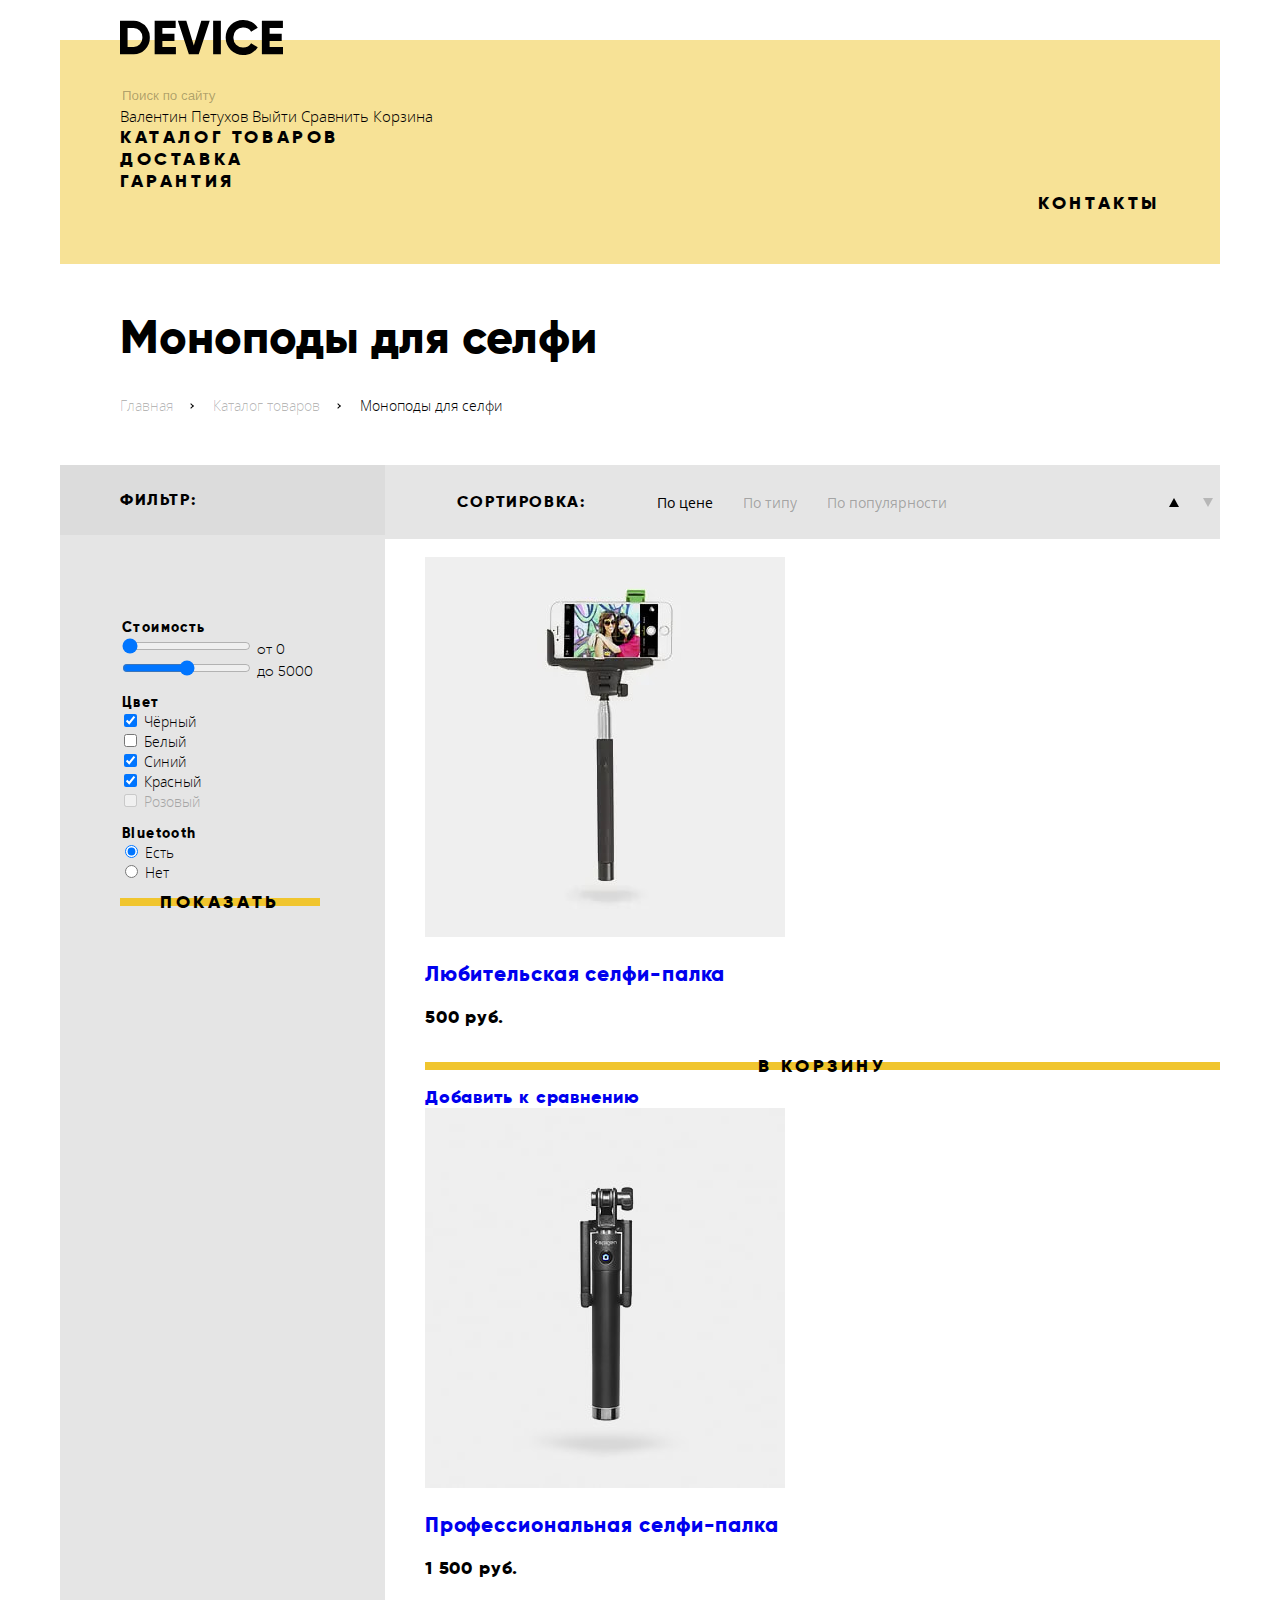
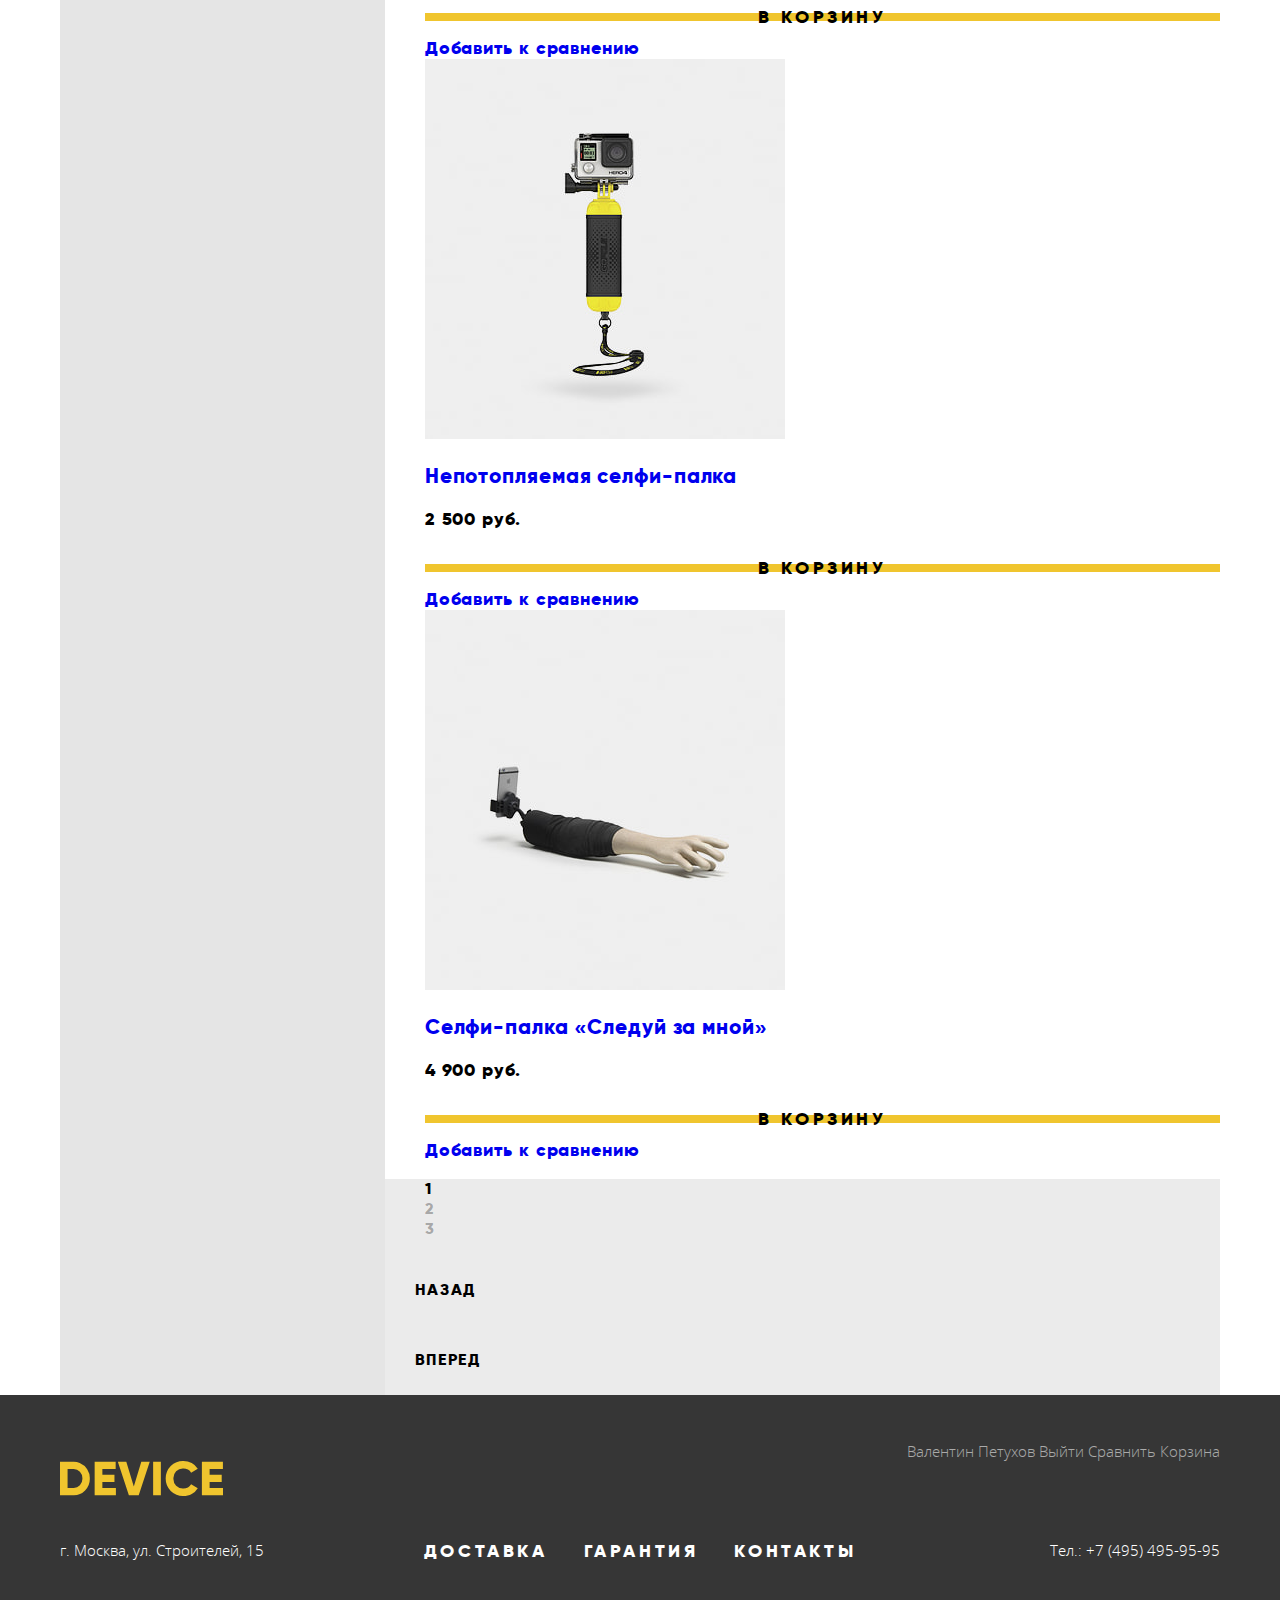
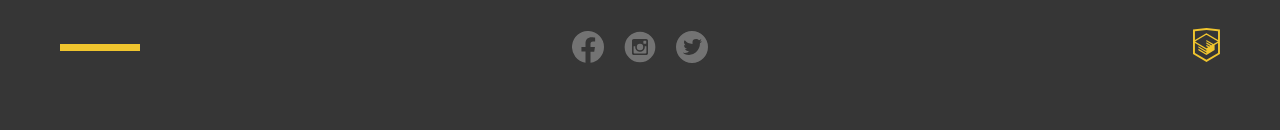
==== commit f7a531e0: "Коммит для ДЗ по флексам" ====
--- a/catalog.html
+++ b/catalog.html
@@ -12,22 +12,22 @@
         <a class="logo header-logo" href="index.html">
           <img src="img/logo-header.svg" width="163" height="35" alt="Логотип магазина электроники «Девайс»">
         </a>
-        <form class="nav-search-form" action="#" method="GET">
-          <label> 
-            <span class="visually-hidden">Поиск по сайту</span>
-            <input class="nav-search-input" type="search" name="nav-search-input" placeholder="Поиск по сайту">
+        <div class="user-menu header-user-menu">
+          <form class="nav-search-form" action="#" method="GET">
+            <label for="nav-search-input"> 
+              <span class="visually-hidden">Поиск по сайту</span>
+            </label>
+            <input class="nav-search-input" id="nav-search-input" type="search" name="nav-search-input" placeholder="Поиск по сайту">
             <button class="nav-search-button" type="submit">Найти</button>
-          </label>
-        </form>
-        <div class="login-wrap header-login-wrap">
+          </form>
           <a class="header-link login header-login" href="blank.html">Валентин Петухов</a>
           <a class="header-link logout header-logout" href="blank.html">Выйти</a>
-        </div>
-        <!-- 
-        <a class="header-link login header-login" href="blank.html">Войти</a>
-        -->
-        <a class="header-link compare header-compare" href="blank.html">Сравнить</a>
-        <a class="header-link card header-card" href="blank.html">Корзина</a>
+          <!-- 
+          <a class="header-link login header-login" href="blank.html">Войти</a>
+          -->
+          <a class="header-link compare header-compare" href="blank.html">Сравнить</a>
+          <a class="header-link card header-card" href="blank.html">Корзина</a>
+        </div>
         <ul class="nav-list header-nav-list">
           <li class="nav-item nav-item-catalog">
             <a class="nav-link nav-link-catalog" href="catalog.html">Катaлог товаров</a>
@@ -38,6 +38,7 @@
               <li class="nav-catalog-item"><a href="catalog.html">Экшн-камеры</a></li>
               <li class="nav-catalog-item"><a href="catalog.html">Фитнес-браслеты</a></li>
               <li class="nav-catalog-item"><a href="catalog.html">Умные часы</a></li>
+              <br>
               <li class="nav-catalog-item"><a href="catalog.html">Квадрокоптер</a></li>
             </ul>
             <!-- Открытый выпадающий список, конец -->
@@ -52,161 +53,193 @@
       <div class="page-title-container">
         <h1 class="main-title page-title">Моноподы для селфи</h1>
         <ul class="breadcrumbs">
-          <li class="breadcrumbs-item"><a href="index.html">Главная</a></li>
-          <li class="breadcrumbs-item"><a href="catalog.html">Каталог товаров</a></li>
-          <li class="breadcrumbs-item"><a>Моноподы для селфи</a></li>
+          <li class="breadcrumbs-item"><a class="breadcrumbs-link" href="index.html">Главная</a></li>
+          <li class="breadcrumbs-item"><a class="breadcrumbs-link" href="catalog.html">Каталог товаров</a></li>
+          <li class="breadcrumbs-item"><a class="breadcrumbs-link">Моноподы для селфи</a></li>
         </ul>
       </div>
-      <div class="container catalog-grid">
-        <section class="filters">
-          <h2 class="filters-title">Фильтр:</h2>
-          <form class="filters-form" action="https://echo.htmlacademy.ru/" method="GET">
-            <fieldset class="filters-fieldset filters-fieldset-price">
-              <legend class="filters-legend filters-legend-price">Стоимость</legend>
-              <label class="filters-label">
-                <span class="visually-hidden">Минимальная стоимость</span>
-                <input id="filters-min-price" class="price-input" type="range" name="filters-min-price" min="0" max="10000" value="0" step="any">
-              </label>
-              <output class="price-output" for="filters-min-price">от 0</output>
-              <label class="filters-label">
-                <span class="visually-hidden">Максимальная стоимость</span>
-                <input id="filters-max-price" class="price-input" type="range" name="filters-max-price" min="0" max="10000" value="5000" step="any">
-              </label>
-              <output class="price-output" for="filters-max-price">до 5000</output>
-            </fieldset>
-            <fieldset class="filters-fieldset filters-fieldset-color">
-              <legend class="filters-legend filters-legend-color">Цвет</legend>
-              <ul class="filters-list filters-list-color">
-                <li class="color-item">
-                  <label class="filters-label filters-label-color">
-                    <input class="color-input" type="checkbox" name="filters-color" value="black" checked> 
-                    <span class="label-text">Чёрный</span>
-                  </label>
-                </li>
-                <li class="color-item">
-                  <label class="filters-label filters-label-color">
-                    <input class="color-input" type="checkbox" name="filters-color" value="white"> 
-                    <span class="label-text">Белый</span>
-                  </label>
-                </li>
-                <li class="color-item">
-                  <label class="filters-label filters-label-color">
-                    <input class="color-input" type="checkbox" name="filters-color" value="blue" checked> 
-                    <span class="label-text">Синий</span>
-                  </label>
-                </li>
-                <li class="color-item">
-                  <label class="filters-label filters-label-color">
-                    <input class="color-input" type="checkbox" name="filters-color" value="red" checked> 
-                    <span class="label-text">Красный</span>
-                  </label>
-                </li>
-                <li class="color-item">
-                  <label class="filters-label filters-label-color">
-                    <input class="color-input" type="checkbox" name="filters-color" value="pink" disabled> 
-                    <span class="label-text">Розовый</span>
-                  </label>
+      <div class="catalog-wrap">
+        <div class="container catalog-grid">
+          <section class="filters">
+            <h2 class="filters-title">Фильтр:</h2>
+            <form class="filters-form" action="https://echo.htmlacademy.ru/" method="GET">
+              <fieldset class="filters-fieldset filters-fieldset-price">
+                <legend class="filters-legend filters-legend-price">Стоимость</legend>
+                <label class="filters-label">
+                  <span class="visually-hidden">Минимальная стоимость</span>
+                  <input id="filters-min-price" class="price-input" type="range" name="filters-min-price" min="0" max="10000" value="0" step="any">
+                </label>
+                <output class="price-output" for="filters-min-price">от 0</output>
+                <label class="filters-label">
+                  <span class="visually-hidden">Максимальная стоимость</span>
+                  <input id="filters-max-price" class="price-input" type="range" name="filters-max-price" min="0" max="10000" value="5000" step="any">
+                </label>
+                <output class="price-output" for="filters-max-price">до 5000</output>
+              </fieldset>
+              <fieldset class="filters-fieldset filters-fieldset-color">
+                <legend class="filters-legend filters-legend-color">Цвет</legend>
+                <ul class="filters-list filters-list-color">
+                  <li class="color-item">
+                    <label class="filters-label filters-label-color">
+                      <input class="color-input" type="checkbox" name="filters-color" value="black" checked> 
+                      <span class="label-text">Чёрный</span>
+                    </label>
+                  </li>
+                  <li class="color-item">
+                    <label class="filters-label filters-label-color">
+                      <input class="color-input" type="checkbox" name="filters-color" value="white"> 
+                      <span class="label-text">Белый</span>
+                    </label>
+                  </li>
+                  <li class="color-item">
+                    <label class="filters-label filters-label-color">
+                      <input class="color-input" type="checkbox" name="filters-color" value="blue" checked> 
+                      <span class="label-text">Синий</span>
+                    </label>
+                  </li>
+                  <li class="color-item">
+                    <label class="filters-label filters-label-color">
+                      <input class="color-input" type="checkbox" name="filters-color" value="red" checked> 
+                      <span class="label-text">Красный</span>
+                    </label>
+                  </li>
+                  <li class="color-item">
+                    <label class="filters-label filters-label-color">
+                      <input class="color-input" type="checkbox" name="filters-color" value="pink" disabled> 
+                      <span class="label-text">Розовый</span>
+                    </label>
+                  </li>
+                </ul>
+              </fieldset>
+              <fieldset class="filters-fieldset filters-fieldset-bluetooth">
+                <legend class="filters-legend filters-legend-bluetooth">Bluetooth</legend>
+                <ul class="filters-list filters-list-bluetooth">
+                  <li class="bluetooth-item">
+                    <label class="filters-label filters-label-bluetooth">
+                      <input class="bluetooth-input" type="radio" name="filters-bluetooth" value="yes" checked> 
+                      <span class="label-text">Есть</span>
+                    </label>
+                  </li>
+                  <li class="bluetooth-item">
+                    <label class="filters-label filters-label-bluetooth">
+                      <input class="bluetooth-input" type="radio" name="filters-bluetooth" value="no"> 
+                      <span class="label-text">Нет</span>
+                    </label>
+                  </li>
+                </ul>
+              </fieldset>
+              <button class="button filters-submit" type="submit">
+                <span class="button-text">Показать</span>
+              </button>
+            </form>
+          </section>
+          <section class="catalog">
+            <h2 class="visually-hidden">Список товаров</h2>
+            <div class="catalog-sort">
+              <p class="sort-text">Сортировка:</p>
+              <ul class="sort-type-list">
+                <li class="sort-type-item">
+                  <a class="sort-type-link">По цене</a>
+                </li>
+                <li class="sort-type-item">
+                  <a class="sort-type-link" href="blank.html">По типу</a>
+                </li>
+                <li class="sort-type-item">
+                  <a class="sort-type-link" href="blank.html">По популярности</a>
                 </li>
               </ul>
-            </fieldset>
-            <fieldset class="filters-fieldset filters-fieldset-bluetooth">
-              <legend class="filters-legend filters-legend-bluetooth">Bluetooth</legend>
-              <ul class="filters-list filters-list-bluetooth">
-                <li class="bluetooth-item">
-                  <label class="filters-label filters-label-bluetooth">
-                    <input class="bluetooth-input" type="radio" name="filters-bluetooth" value="yes" checked> 
-                    <span class="label-text">Есть</span>
-                  </label>
-                </li>
-                <li class="bluetooth-item">
-                  <label class="filters-label filters-label-bluetooth">
-                    <input class="bluetooth-input" type="radio" name="filters-bluetooth" value="no"> 
-                    <span class="label-text">Нет</span>
-                  </label>
+              <ul class="sort-direction-list">
+                <li class="sort-direction-item">
+                  <a class="sort-direction-link sort-direction-link-up">
+                    <span class="visually-hidden">По возрастанию</span>
+                  </a>
+                </li>
+                <li class="sort-direction-item">
+                  <a class="sort-direction-link sort-direction-link-down" href="blank.html">
+                    <span class="visually-hidden">По убыванию</span>
+                  </a>
                 </li>
               </ul>
-            </fieldset>
-            <button class="button filters-submit" type="submit">
-              <span class="button-text">Показать</span>
-            </button>
-          </form>
-        </section>
-        <section class="catalog">
-          <h2 class="visually-hidden">Список товаров</h2>
-          <div class="catalog-sort">
-            <p class="sort-text">Сортировка:</p>
-            <ul class="sort-type-list">
-              <li class="sort-type-item"><a>По цене</a></li>
-              <li class="sort-type-item"><a href="blank.html">По типу</a></li>
-              <li class="sort-type-item"><a href="blank.html">По популярности</a></li>
+            </div>
+            <ul class="catalog-list">
+              <li class="catalog-item card">
+                <img class="card-image" src="img/catalog-item-1.jpg" width="360" height="380" alt="Компактная селфи палка с установленным смартфоном">
+                <div class="card-text">
+                  <a class="card-link" href="blank.html">
+                    <h3 class="card-title">Любительская селфи-палка</h3>
+                  </a>
+                  <p class="card-price">500 руб.</p>
+                </div>
+                <div class="card-buttons">
+                  <a class="button card-buy" href="blank.html">
+                    <span class="button-text">В корзину</span>
+                  </a>
+                  <a class="card-compare" href="blank.html">Добавить к сравнению</a>
+                </div>
+              </li>
+              <li class="catalog-item card">
+                <img class="card-image" src="img/catalog-item-2.jpg" width="360" height="380" alt="Навороченная селфи палка с кнопками и фиксаторами">
+                <div class="card-text">
+                  <a class="card-link" href="blank.html">
+                    <h3 class="card-title">Профессиональная селфи-палка</h3>
+                  </a>
+                  <p class="card-price">1 500 руб.</p>
+                </div>
+                <div class="card-buttons">
+                  <a class="button card-buy" href="blank.html">
+                    <span class="button-text">В корзину</span>
+                  </a>
+                  <a class="card-compare" href="blank.html">Добавить к сравнению</a>
+                </div>
+              </li>
+              <li class="catalog-item card">
+                <img class="card-image" src="img/catalog-item-3.jpg" width="360" height="380" alt="Жёлтая селфи-палка с камерой гоупро">
+                <div class="card-text">
+                  <a class="card-link" href="blank.html">
+                    <h3 class="card-title">Непотопляемая селфи-палка</h3>
+                  </a>
+                  <p class="card-price">2 500 руб.</p>
+                </div>
+                <div class="card-buttons">
+                  <a class="button card-buy" href="blank.html">
+                    <span class="button-text">В корзину</span>
+                  </a>
+                  <a class="card-compare" href="blank.html">Добавить к сравнению</a>
+                </div>
+              </li>
+              <li class="catalog-item  card card-new">
+                <img class="card-image" src="img/catalog-item-4.jpg" width="360" height="380" alt="Натуральная правая верхняя конечность с креплением для смартфона со стороны плеча">
+                <div class="card-text">
+                  <a class="card-link" href="blank.html">
+                    <h3 class="card-title">Селфи-палка «Следуй за мной»</h3>
+                  </a>
+                  <p class="card-price">4 900 руб.</p>
+                </div>
+                <div class="card-buttons">
+                  <a class="button card-buy" href="blank.html">
+                    <span class="button-text">В корзину</span>
+                  </a>
+                  <a class="card-compare" href="blank.html">Добавить к сравнению</a>
+                </div>
+              </li>
             </ul>
-            <ul class="sort-direction-list">
-              <li class="sort-direction-item">
-                <a class="sort-direction-link sort-direction-link-up">
-                  <span class="visually-hidden">По возрастанию</span>
-                </a>
-              </li>
-              <li class="sort-direction-item">
-                <a class="sort-direction-link sort-direction-link-down" href="blank.html">
-                  <span class="visually-hidden">По убыванию</span>
-                </a>
-              </li>
-            </ul>
-          </div>
-          <ul class="catalog-list">
-            <li class="catalog-item">
-              <img src="img/catalog-item-1.jpg" width="360" height="380" alt="Компактная селфи палка с установленным смартфоном">
-              <a class="catalog-item-link" href="blank.html"><h3 class="catalog-item-title">Любительская селфи-палка</h3></a>
-              <p class="catalog-item-price">500 руб.</p>
-              <a class="button button-buy" href="blank.html">
-                <span class="button-text">В корзину</span>
-              </a>
-              <a class="item-compare" href="blank.html">Добавить к сравнению</a>
-            </li>
-            <li class="catalog-item">
-              <img src="img/catalog-item-2.jpg" width="360" height="380" alt="Навороченная селфи палка с кнопками и фиксаторами">
-              <a class="catalog-item-link" href="blank.html"><h3 class="catalog-item-title">Профессиональная селфи-палка</h3></a>
-              <p class="catalog-item-price">1 500 руб.</p>
-              <a class="button button-buy" href="blank.html">
-                <span class="button-text">В корзину</span>
-              </a>
-              <a class="item-compare" href="blank.html">Добавить к сравнению</a>
-            </li>
-            <li class="catalog-item">
-              <img src="img/catalog-item-3.jpg" width="360" height="380" alt="Жёлтая селфи-палка с камерой гоупро">
-              <a class="catalog-item-link" href="blank.html"><h3 class="catalog-item-title">Непотопляемая селфи-палка</h3></a>
-              <p class="catalog-item-price">2 500 руб.</p>
-              <a class="button button-buy" href="blank.html">
-                <span class="button-text">В корзину</span>
-              </a>
-              <a class="item-compare" href="blank.html">Добавить к сравнению</a>
-            </li>
-            <li class="catalog-item catalog-item-new">
-              <img src="img/catalog-item-4.jpg" width="360" height="380" alt="Натуральная правая верхняя конечность с креплением для смартфона со стороны плеча">
-              <a class="catalog-item-link" href="blank.html"><h3 class="catalog-item-title">Селфи-палка «Следуй за мной»</h3></a>
-              <p class="catalog-item-price">4 900 руб.</p>
-              <a class="button button-buy" href="blank.html">
-                <span class="button-text">В корзину</span>
-              </a>
-              <a class="item-compare" href="blank.html">Добавить к сравнению</a>
-            </li>
-          </ul>
-          <div class="catalog-pagination">
-            <ul class="catalog-pagination-list pagination-list">
-              <li class="pagination-item">
-                <a class="pagination-link">1<span class="visually-hidden"> страница</span></a>
-              </li>
-              <li class="pagination-item">
-                <a class="pagination-link" href="#">2<span class="visually-hidden"> страница</span></a>
-              </li>
-              <li class="pagination-item">
-                <a class="pagination-link" href="#">3<span class="visually-hidden"> страница</span></a>
-              </li>
-            </ul>
-            <a class="pagination-button pagination-button-backward">Назад</a>
-            <a class="pagination-button pagination-button-forward" href="#">Вперед</a>
-          </div>
-        </section>
+            <div class="catalog-pagination">
+              <ul class="catalog-pagination-list pagination-list">
+                <li class="pagination-item">
+                  <a class="pagination-link">1<span class="visually-hidden"> страница</span></a>
+                </li>
+                <li class="pagination-item">
+                  <a class="pagination-link" href="#">2<span class="visually-hidden"> страница</span></a>
+                </li>
+                <li class="pagination-item">
+                  <a class="pagination-link" href="#">3<span class="visually-hidden"> страница</span></a>
+                </li>
+              </ul>
+              <a class="pagination-button pagination-button-backward">Назад</a>
+              <a class="pagination-button pagination-button-forward" href="#">Вперед</a>
+            </div>
+          </section>
+        </div>
       </div>
     </main>
     <footer class="page-footer footer">
@@ -234,17 +267,17 @@
         </div>
         <div class="footer-external-links">
           <ul class="social-list">
-            <li class="social-list-item">
+            <li class="social-item">
               <a class="social-link social-link-facebook" href="https://www.facebook.com/">
                 <span class="visually-hidden">Фейсбук</span>
               </a>
             </li>
-            <li class="social-list-item">
+            <li class="social-item">
               <a class="social-link social-link-instagram" href="https://www.instagram.com/">
                 <span class="visually-hidden">Инстаграм</span>
               </a>
             </li>
-            <li class="social-list-item">
+            <li class="social-item">
               <a class="social-link social-link-twitter" href="https://twitter.com/">
                 <span class="visually-hidden">Твиттер</span>
               </a>
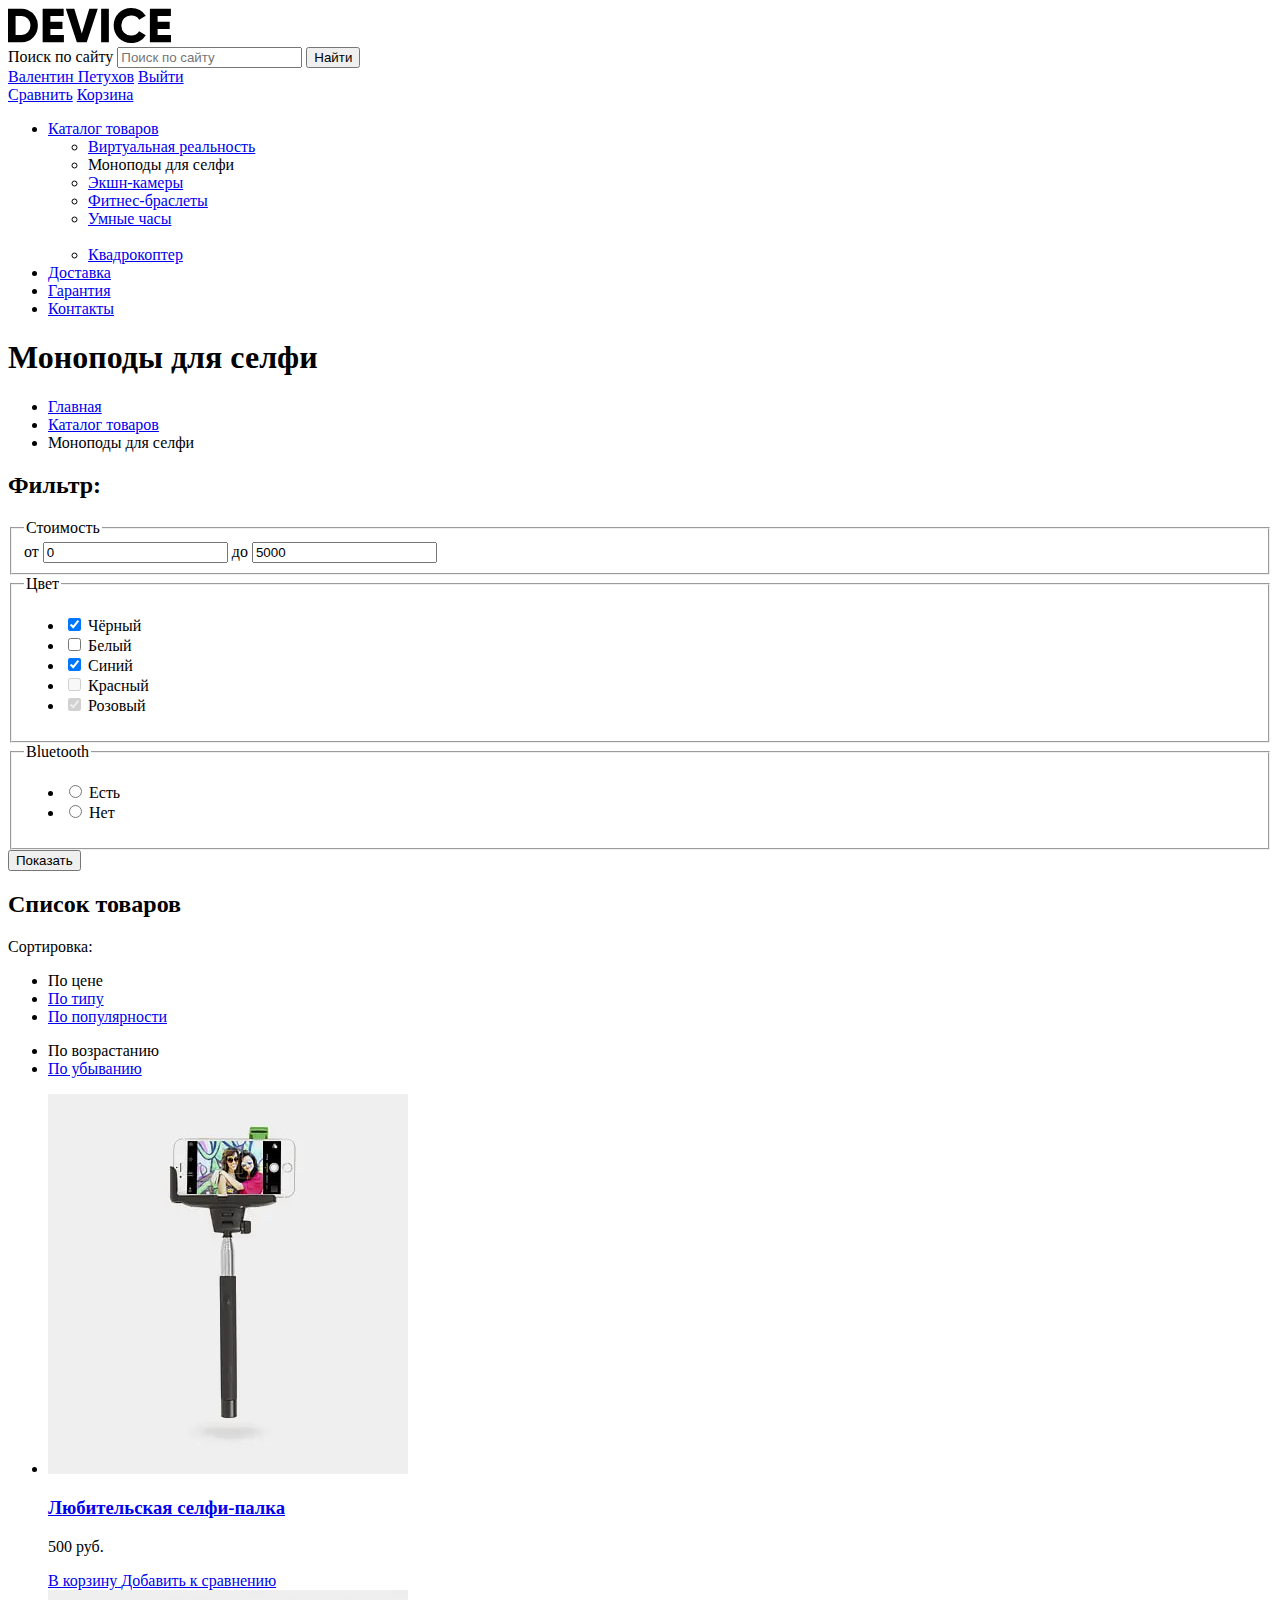
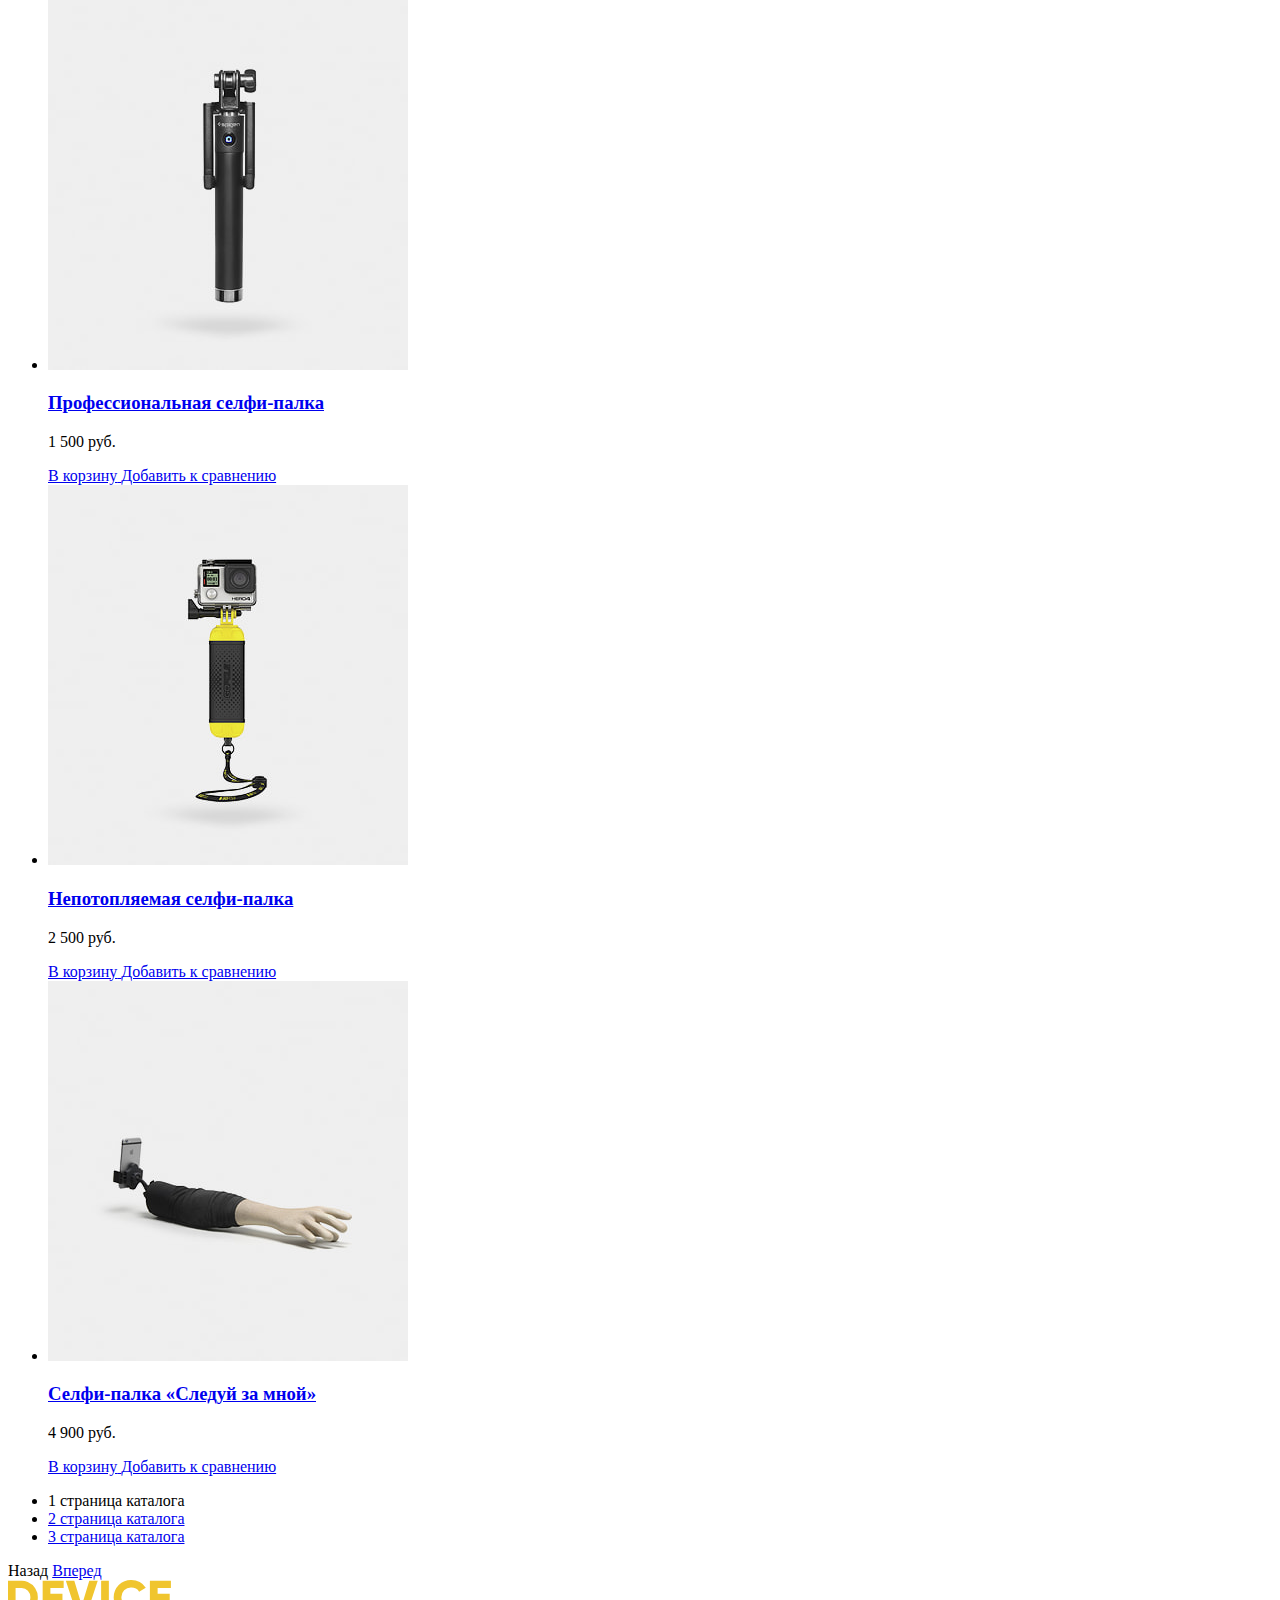
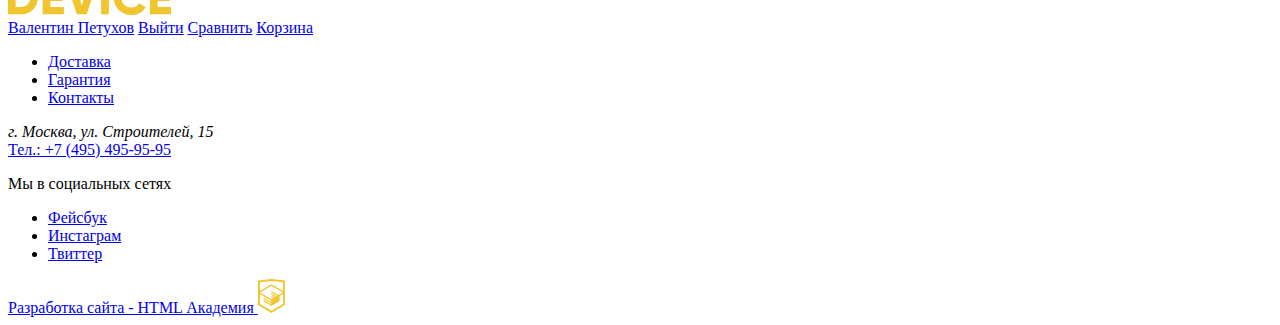
==== commit 03726ed2: "Улучшает доступность интерфейса" ====
--- a/catalog.html
+++ b/catalog.html
@@ -3,8 +3,7 @@
   <head>
     <meta charset="utf-8">
     <title>Моноподы для селфи в магазине «Девайс»</title>
-    <link rel="stylesheet" href="css/normalize.css">
-    <link rel="stylesheet" href="css/style.css">
+    <link rel="stylesheet" href="css/style-min.css">
   </head>
   <body class="page-body">
     <header class="page-header header container">
@@ -13,33 +12,47 @@
           <img src="img/logo-header.svg" width="163" height="35" alt="Логотип магазина электроники «Девайс»">
         </a>
         <div class="user-menu header-user-menu">
-          <form class="nav-search-form" action="#" method="GET">
+          <form class="nav-search-form" action="https://echo.htmlacademy.ru/" method="GET" target="_blank">
             <label for="nav-search-input"> 
               <span class="visually-hidden">Поиск по сайту</span>
             </label>
             <input class="nav-search-input" id="nav-search-input" type="search" name="nav-search-input" placeholder="Поиск по сайту">
             <button class="nav-search-button" type="submit">Найти</button>
           </form>
-          <a class="header-link login header-login" href="blank.html">Валентин Петухов</a>
-          <a class="header-link logout header-logout" href="blank.html">Выйти</a>
-          <!-- 
-          <a class="header-link login header-login" href="blank.html">Войти</a>
-          -->
-          <a class="header-link compare header-compare" href="blank.html">Сравнить</a>
-          <a class="header-link card header-card" href="blank.html">Корзина</a>
+          <div class="header-login-wrap">
+            <a class="header-link login header-login" href="blank.html" aria-label="Страница личного профиля. Валентин Петухов">Валентин Петухов</a>
+            <a class="header-link logout header-logout" href="blank.html" aria-label="Выйти из личного профиля">Выйти</a>
+            <!-- 
+            <a class="header-link login header-login" href="blank.html" aria-label="Войти в личный профиль">Войти</a>
+            -->
+          </div>
+          <a class="header-link compare header-compare" href="blank.html" aria-label="Открыть список сравнения">Сравнить</a>
+          <a class="header-link cart header-cart" href="blank.html">Корзина</a>
         </div>
         <ul class="nav-list header-nav-list">
           <li class="nav-item nav-item-catalog">
             <a class="nav-link nav-link-catalog" href="catalog.html">Катaлог товаров</a>
             <!-- Открытый выпадающий список, начало -->
             <ul class="nav-catalog-list">
-              <li class="nav-catalog-item"><a href="catalog.html">Виртуальная реальность</a></li>
-              <li class="nav-catalog-item"><a>Моноподы для селфи</a></li>
-              <li class="nav-catalog-item"><a href="catalog.html">Экшн-камеры</a></li>
-              <li class="nav-catalog-item"><a href="catalog.html">Фитнес-браслеты</a></li>
-              <li class="nav-catalog-item"><a href="catalog.html">Умные часы</a></li>
+              <li class="nav-catalog-item">
+                <a class="nav-catalog-link" href="catalog.html">Виртуальная реальность</a>
+              </li>
+              <li class="nav-catalog-item">
+                <a class="nav-catalog-link">Моноподы для&nbsp;селфи</a>
+              </li>
+              <li class="nav-catalog-item">
+                <a class="nav-catalog-link" href="catalog.html">Экшн-камеры</a>
+              </li>
+              <li class="nav-catalog-item">
+                <a class="nav-catalog-link" href="catalog.html">Фитнес-браслеты</a>
+              </li>
+              <li class="nav-catalog-item">
+                <a class="nav-catalog-link" href="catalog.html">Умные часы</a>
+              </li>
               <br>
-              <li class="nav-catalog-item"><a href="catalog.html">Квадрокоптер</a></li>
+              <li class="nav-catalog-item">
+                <a class="nav-catalog-link" href="catalog.html">Квадрокоптер</a>
+              </li>
             </ul>
             <!-- Открытый выпадающий список, конец -->
           </li>
@@ -51,11 +64,11 @@
     </header>
     <main class="page-main">
       <div class="page-title-container">
-        <h1 class="main-title page-title">Моноподы для селфи</h1>
+        <h1 class="main-title page-title">Моноподы для&nbsp;селфи</h1>
         <ul class="breadcrumbs">
           <li class="breadcrumbs-item"><a class="breadcrumbs-link" href="index.html">Главная</a></li>
           <li class="breadcrumbs-item"><a class="breadcrumbs-link" href="catalog.html">Каталог товаров</a></li>
-          <li class="breadcrumbs-item"><a class="breadcrumbs-link">Моноподы для селфи</a></li>
+          <li class="breadcrumbs-item"><a class="breadcrumbs-link">Моноподы для&nbsp;селфи</a></li>
         </ul>
       </div>
       <div class="catalog-wrap">
@@ -65,16 +78,21 @@
             <form class="filters-form" action="https://echo.htmlacademy.ru/" method="GET">
               <fieldset class="filters-fieldset filters-fieldset-price">
                 <legend class="filters-legend filters-legend-price">Стоимость</legend>
-                <label class="filters-label">
-                  <span class="visually-hidden">Минимальная стоимость</span>
-                  <input id="filters-min-price" class="price-input" type="range" name="filters-min-price" min="0" max="10000" value="0" step="any">
-                </label>
-                <output class="price-output" for="filters-min-price">от 0</output>
-                <label class="filters-label">
-                  <span class="visually-hidden">Максимальная стоимость</span>
-                  <input id="filters-max-price" class="price-input" type="range" name="filters-max-price" min="0" max="10000" value="5000" step="any">
-                </label>
-                <output class="price-output" for="filters-max-price">до 5000</output>
+                <div class="range-controls">
+                  <div class="scale">
+                    <div class="bar" style="margin-left: 0; width: 65%"></div>
+                  </div>
+                  <div class="toggle toggle-min" tabindex="0" style="left: 0"></div>
+                  <div class="toggle toggle-max" tabindex="0" style="left: 65%"></div>
+                </div>
+                <div class="price-controls">
+                  <label class="filters-label price-label" style="left: 0">
+                    от <input class="price-input" type="number" name="filters-min-price" value="0">
+                  </label>
+                  <label class="filters-label price-label" style="left: 65%">
+                    до <input class="price-input" type="number" name="filters-max-price" value="5000">
+                  </label>
+                </div>
               </fieldset>
               <fieldset class="filters-fieldset filters-fieldset-color">
                 <legend class="filters-legend filters-legend-color">Цвет</legend>
@@ -99,13 +117,13 @@
                   </li>
                   <li class="color-item">
                     <label class="filters-label filters-label-color">
-                      <input class="color-input" type="checkbox" name="filters-color" value="red" checked> 
+                      <input class="color-input" type="checkbox" name="filters-color" value="red" disabled> 
                       <span class="label-text">Красный</span>
                     </label>
                   </li>
                   <li class="color-item">
                     <label class="filters-label filters-label-color">
-                      <input class="color-input" type="checkbox" name="filters-color" value="pink" disabled> 
+                      <input class="color-input" type="checkbox" name="filters-color" value="pink" checked disabled> 
                       <span class="label-text">Розовый</span>
                     </label>
                   </li>
@@ -116,7 +134,7 @@
                 <ul class="filters-list filters-list-bluetooth">
                   <li class="bluetooth-item">
                     <label class="filters-label filters-label-bluetooth">
-                      <input class="bluetooth-input" type="radio" name="filters-bluetooth" value="yes" checked> 
+                      <input class="bluetooth-input" type="radio" name="filters-bluetooth" value="yes"> 
                       <span class="label-text">Есть</span>
                     </label>
                   </li>
@@ -139,13 +157,13 @@
               <p class="sort-text">Сортировка:</p>
               <ul class="sort-type-list">
                 <li class="sort-type-item">
-                  <a class="sort-type-link">По цене</a>
+                  <a class="sort-type-link">По&nbsp;цене</a>
                 </li>
                 <li class="sort-type-item">
-                  <a class="sort-type-link" href="blank.html">По типу</a>
+                  <a class="sort-type-link" href="blank.html">По&nbsp;типу</a>
                 </li>
                 <li class="sort-type-item">
-                  <a class="sort-type-link" href="blank.html">По популярности</a>
+                  <a class="sort-type-link" href="blank.html">По&nbsp;популярности</a>
                 </li>
               </ul>
               <ul class="sort-direction-list">
@@ -171,7 +189,7 @@
                   <p class="card-price">500 руб.</p>
                 </div>
                 <div class="card-buttons">
-                  <a class="button card-buy" href="blank.html">
+                  <a class="button card-buy" href="blank.html" aria-label="Добавить товар в корзину">
                     <span class="button-text">В корзину</span>
                   </a>
                   <a class="card-compare" href="blank.html">Добавить к сравнению</a>
@@ -186,7 +204,7 @@
                   <p class="card-price">1 500 руб.</p>
                 </div>
                 <div class="card-buttons">
-                  <a class="button card-buy" href="blank.html">
+                  <a class="button card-buy" href="blank.html" aria-label="Добавить товар в корзину">
                     <span class="button-text">В корзину</span>
                   </a>
                   <a class="card-compare" href="blank.html">Добавить к сравнению</a>
@@ -198,10 +216,10 @@
                   <a class="card-link" href="blank.html">
                     <h3 class="card-title">Непотопляемая селфи-палка</h3>
                   </a>
-                  <p class="card-price">2 500 руб.</p>
+                  <p class="card-price">2&nbsp;500 руб.</p>
                 </div>
                 <div class="card-buttons">
-                  <a class="button card-buy" href="blank.html">
+                  <a class="button card-buy" href="blank.html" aria-label="Добавить товар в корзину">
                     <span class="button-text">В корзину</span>
                   </a>
                   <a class="card-compare" href="blank.html">Добавить к сравнению</a>
@@ -211,12 +229,12 @@
                 <img class="card-image" src="img/catalog-item-4.jpg" width="360" height="380" alt="Натуральная правая верхняя конечность с креплением для смартфона со стороны плеча">
                 <div class="card-text">
                   <a class="card-link" href="blank.html">
-                    <h3 class="card-title">Селфи-палка «Следуй за мной»</h3>
-                  </a>
-                  <p class="card-price">4 900 руб.</p>
+                    <h3 class="card-title">Селфи-палка «Следуй за&nbsp;мной»</h3>
+                  </a>
+                  <p class="card-price">4&nbsp;900 руб.</p>
                 </div>
                 <div class="card-buttons">
-                  <a class="button card-buy" href="blank.html">
+                  <a class="button card-buy" href="blank.html" aria-label="Добавить товар в корзину">
                     <span class="button-text">В корзину</span>
                   </a>
                   <a class="card-compare" href="blank.html">Добавить к сравнению</a>
@@ -226,17 +244,23 @@
             <div class="catalog-pagination">
               <ul class="catalog-pagination-list pagination-list">
                 <li class="pagination-item">
-                  <a class="pagination-link">1<span class="visually-hidden"> страница</span></a>
+                  <a class="pagination-link">1
+                    <span class="visually-hidden"> страница каталога</span>
+                  </a>
                 </li>
                 <li class="pagination-item">
-                  <a class="pagination-link" href="#">2<span class="visually-hidden"> страница</span></a>
+                  <a class="pagination-link" href="#">2
+                    <span class="visually-hidden"> страница каталога</span>
+                  </a>
                 </li>
                 <li class="pagination-item">
-                  <a class="pagination-link" href="#">3<span class="visually-hidden"> страница</span></a>
+                  <a class="pagination-link" href="#">3
+                    <span class="visually-hidden"> страница каталога</span>
+                  </a>
                 </li>
               </ul>
-              <a class="pagination-button pagination-button-backward">Назад</a>
-              <a class="pagination-button pagination-button-forward" href="#">Вперед</a>
+              <a class="pagination-button pagination-button-backward" aria-label="Предыдущая страница каталога">Назад</a>
+              <a class="pagination-button pagination-button-forward" href="#" aria-label="Следующая страница каталога">Вперед</a>
             </div>
           </section>
         </div>
@@ -248,24 +272,25 @@
           <img src="img/logo-footer.svg" width="163" height="35" alt="Логотип магазина электроники «Девайс»">
         </a>
         <div class="footer-user-menu">
-          <a class="footer-link login footer-login" href="blank.html">Валентин Петухов</a>
-          <a class="footer-link logout footer-logout" href="blank.html">Выйти</a>
+          <a class="footer-link login footer-login" href="blank.html" aria-label="Страница личного профиля. Валентин Петухов">Валентин Петухов</a>
+          <a class="footer-link logout footer-logout" href="blank.html" aria-label="Выйти из личного профиля">Выйти</a>
           <!-- 
-          <a class="footer-link login footer-login" href="blank.html">Войти</a>
+          <a class="footer-link login footer-login" href="blank.html" aria-label="Войти в личный профиль">Войти</a>
           -->
-          <a class="footer-link compare footer-compare" href="blank.html">Сравнить</a>
-          <a class="footer-link card footer-card" href="blank.html">Корзина</a>
+          <a class="footer-link compare footer-compare" href="blank.html" aria-label="Открыть список сравнения">Сравнить</a>
+          <a class="footer-link cart footer-cart" href="blank.html">Корзина</a>
         </div>
         <div class="footer-nav">
           <ul class="nav-list footer-nav-list">
-            <li class="footer-nav-item"><a href="blank.html">Доставка</a></li>
-            <li class="footer-nav-item"><a href="blank.html">Гарантия</a></li>
-            <li class="footer-nav-item"><a href="blank.html">Контакты</a></li>
+            <li class="footer-nav-item"><a class="footer-nav-link" href="blank.html">Доставка</a></li>
+            <li class="footer-nav-item"><a class="footer-nav-link" href="blank.html">Гарантия</a></li>
+            <li class="footer-nav-item"><a class="footer-nav-link" href="blank.html">Контакты</a></li>
           </ul>
           <address class="footer-address">г. Москва, ул. Строителей, 15</address>
           <a class="footer-tel" href="tel:+74954959595">Тел.: +7 (495) 495-95-95</a>
         </div>
         <div class="footer-external-links">
+          <p class="visually-hidden">Мы в социальных сетях</p>
           <ul class="social-list">
             <li class="social-item">
               <a class="social-link social-link-facebook" href="https://www.facebook.com/">
@@ -284,7 +309,8 @@
             </li>
           </ul>
           <a class="footer-copy" href="https://htmlacademy.ru/intensive/htmlcss" target="_blank">
-            <img src="img/html-academy.svg" width="27" height="34" alt="Логотип HTML-академии">
+            <span class="visually-hidden">Разработка сайта - HTML Академия</span>
+            <img src="img/html-academy.svg" width="27" height="34" alt="Логотип HTML Академии">
           </a>
         </div>
       </div>
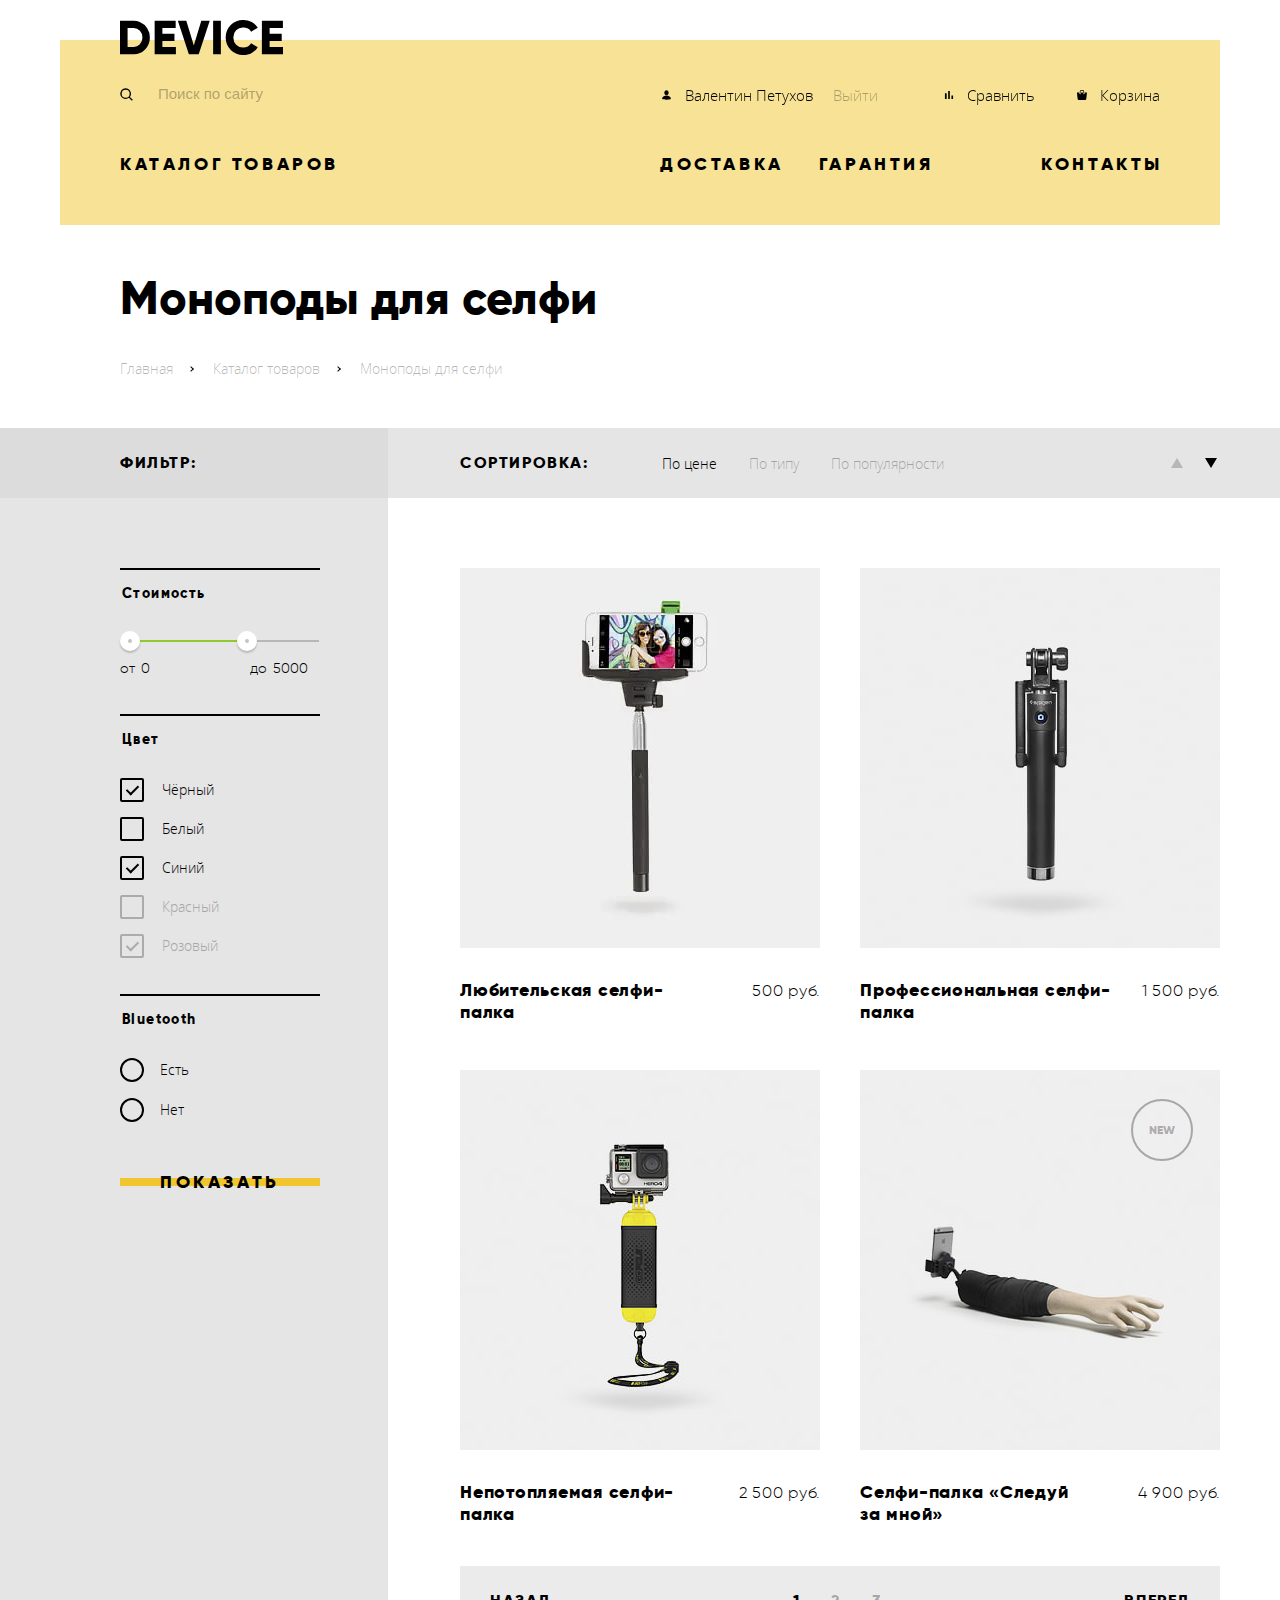
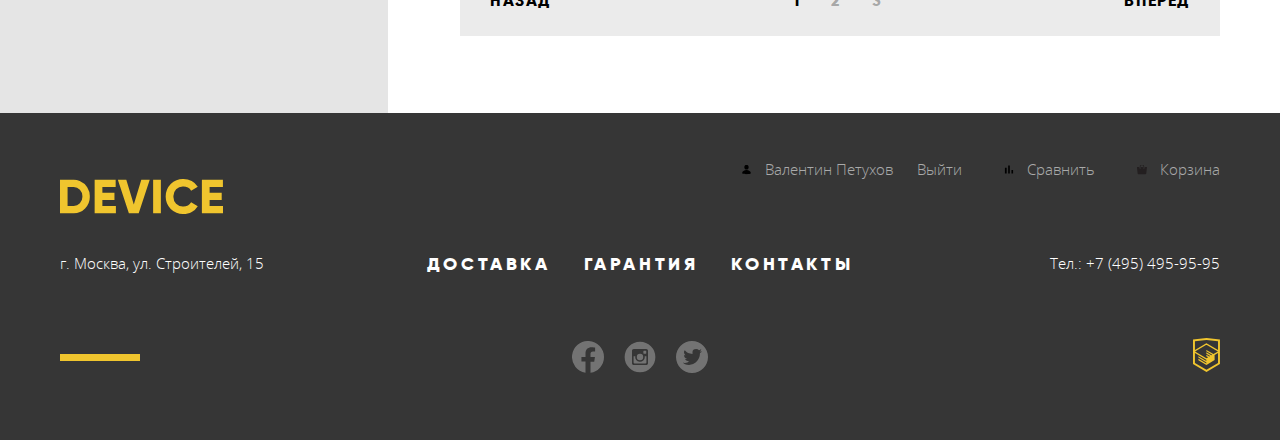
==== commit afc5b4e4: "Добавляет боковые пэддинги для контейнера" ====
--- a/catalog.html
+++ b/catalog.html
@@ -3,65 +3,67 @@
   <head>
     <meta charset="utf-8">
     <title>Моноподы для селфи в магазине «Девайс»</title>
-    <link rel="stylesheet" href="css/style-min.css">
+    <link rel="stylesheet" href="css/style.css">
   </head>
   <body class="page-body">
-    <header class="page-header header container">
-      <nav class="site-nav">
-        <a class="logo header-logo" href="index.html">
-          <img src="img/logo-header.svg" width="163" height="35" alt="Логотип магазина электроники «Девайс»">
-        </a>
-        <div class="user-menu header-user-menu">
-          <form class="nav-search-form" action="https://echo.htmlacademy.ru/" method="GET" target="_blank">
-            <label for="nav-search-input"> 
-              <span class="visually-hidden">Поиск по сайту</span>
-            </label>
-            <input class="nav-search-input" id="nav-search-input" type="search" name="nav-search-input" placeholder="Поиск по сайту">
-            <button class="nav-search-button" type="submit">Найти</button>
-          </form>
-          <div class="header-login-wrap">
-            <a class="header-link login header-login" href="blank.html" aria-label="Страница личного профиля. Валентин Петухов">Валентин Петухов</a>
-            <a class="header-link logout header-logout" href="blank.html" aria-label="Выйти из личного профиля">Выйти</a>
-            <!-- 
-            <a class="header-link login header-login" href="blank.html" aria-label="Войти в личный профиль">Войти</a>
-            -->
+    <div class="container header-container">
+      <header class="page-header header">
+        <nav class="site-nav">
+          <a class="logo header-logo" href="index.html">
+            <img src="img/logo-header.svg" width="163" height="35" alt="Логотип магазина электроники «Девайс»">
+          </a>
+          <div class="user-menu header-user-menu">
+            <form class="nav-search-form" action="https://echo.htmlacademy.ru/" method="GET" target="_blank">
+              <label for="nav-search-input"> 
+                <span class="visually-hidden">Поиск по сайту</span>
+              </label>
+              <input class="nav-search-input" id="nav-search-input" type="search" name="nav-search-input" placeholder="Поиск по сайту">
+              <button class="nav-search-button" type="submit">Найти</button>
+            </form>
+            <div class="header-login-wrap">
+              <a class="header-link login header-login" href="blank.html" aria-label="Страница личного профиля. Валентин Петухов">Валентин Петухов</a>
+              <a class="header-link logout header-logout" href="blank.html" aria-label="Выйти из личного профиля">Выйти</a>
+              <!-- 
+              <a class="header-link login header-login" href="blank.html" aria-label="Войти в личный профиль">Войти</a>
+              -->
+            </div>
+            <a class="header-link compare header-compare" href="blank.html" aria-label="Открыть список сравнения">Сравнить</a>
+            <a class="header-link cart header-cart" href="blank.html">Корзина</a>
           </div>
-          <a class="header-link compare header-compare" href="blank.html" aria-label="Открыть список сравнения">Сравнить</a>
-          <a class="header-link cart header-cart" href="blank.html">Корзина</a>
-        </div>
-        <ul class="nav-list header-nav-list">
-          <li class="nav-item nav-item-catalog">
-            <a class="nav-link nav-link-catalog" href="catalog.html">Катaлог товаров</a>
-            <!-- Открытый выпадающий список, начало -->
-            <ul class="nav-catalog-list">
-              <li class="nav-catalog-item">
-                <a class="nav-catalog-link" href="catalog.html">Виртуальная реальность</a>
-              </li>
-              <li class="nav-catalog-item">
-                <a class="nav-catalog-link">Моноподы для&nbsp;селфи</a>
-              </li>
-              <li class="nav-catalog-item">
-                <a class="nav-catalog-link" href="catalog.html">Экшн-камеры</a>
-              </li>
-              <li class="nav-catalog-item">
-                <a class="nav-catalog-link" href="catalog.html">Фитнес-браслеты</a>
-              </li>
-              <li class="nav-catalog-item">
-                <a class="nav-catalog-link" href="catalog.html">Умные часы</a>
-              </li>
-              <br>
-              <li class="nav-catalog-item">
-                <a class="nav-catalog-link" href="catalog.html">Квадрокоптер</a>
-              </li>
-            </ul>
-            <!-- Открытый выпадающий список, конец -->
-          </li>
-          <li class="nav-item"><a class="nav-link" href="blank.html">Доставка</a></li>
-          <li class="nav-item"><a class="nav-link" href="blank.html">Гарантия</a></li>
-          <li class="nav-item"><a class="nav-link" href="blank.html">Контакты</a></li>
-        </ul>
-      </nav>
-    </header>
+          <ul class="nav-list header-nav-list">
+            <li class="nav-item nav-item-catalog">
+              <a class="nav-link nav-link-catalog" href="catalog.html">Катaлог товаров</a>
+              <!-- Открытый выпадающий список, начало -->
+              <ul class="nav-catalog-list">
+                <li class="nav-catalog-item">
+                  <a class="nav-catalog-link" href="catalog.html">Виртуальная реальность</a>
+                </li>
+                <li class="nav-catalog-item">
+                  <a class="nav-catalog-link">Моноподы для&nbsp;селфи</a>
+                </li>
+                <li class="nav-catalog-item">
+                  <a class="nav-catalog-link" href="catalog.html">Экшн-камеры</a>
+                </li>
+                <li class="nav-catalog-item">
+                  <a class="nav-catalog-link" href="catalog.html">Фитнес-браслеты</a>
+                </li>
+                <li class="nav-catalog-item">
+                  <a class="nav-catalog-link" href="catalog.html">Умные часы</a>
+                </li>
+                <br>
+                <li class="nav-catalog-item">
+                  <a class="nav-catalog-link" href="catalog.html">Квадрокоптер</a>
+                </li>
+              </ul>
+              <!-- Открытый выпадающий список, конец -->
+            </li>
+            <li class="nav-item"><a class="nav-link" href="blank.html">Доставка</a></li>
+            <li class="nav-item"><a class="nav-link" href="blank.html">Гарантия</a></li>
+            <li class="nav-item"><a class="nav-link" href="blank.html">Контакты</a></li>
+          </ul>
+        </nav>
+      </header>
+    </div>
     <main class="page-main">
       <div class="page-title-container">
         <h1 class="main-title page-title">Моноподы для&nbsp;селфи</h1>
--- a/css/style.css
+++ b/css/style.css
@@ -0,0 +1,2223 @@
+/* Fonts */
+
+@font-face {
+  font-family: "Gilroy";
+  font-style: normal;
+  font-weight: 300;
+  font-display: swap;
+  src: local("Gilroy Light"), local("Gilroy-Light"),
+       url("../fonts/gilroylight.woff2") format("woff2"),
+       url("../fonts/gilroylight.woff") format("woff");
+}
+ 
+@font-face {
+  font-family: "Gilroy";
+  font-style: normal;
+  font-weight: 800;
+  font-display: swap;
+  src: local("Gilroy ExtraBold"), local("Gilroy-ExtraBold"),
+       url("../fonts/gilroyextrabold.woff2") format("woff2"),
+       url("../fonts/gilroyextrabold.woff") format("woff");
+}
+
+@font-face {
+  font-family: "Open Sans";
+  font-style: normal;
+  font-weight: 300;
+  font-display: swap;
+  src: local("Open Sans Light"), local("OpenSans-Light"),
+       url("../fonts/opensanslight.woff2") format("woff2"),
+       url("../fonts/opensanslight.woff") format("woff");
+}
+
+@font-face {
+  font-family: "Open Sans";
+  font-style: normal;
+  font-weight: 400;
+  font-display: swap;
+  src: local("Open Sans Regular"), local("OpenSans-Regular"),
+       url("../fonts/opensans.woff2") format("woff2"),
+       url("../fonts/opensans.woff") format("woff");
+}
+
+/* Variables */
+
+:root {
+  --basic: #000000;
+  --basic-dim: rgba(0, 0, 0, 0.6);
+  --basic-faded: rgba(0, 0, 0, 0.3);
+  --basic-transparent: rgba(0, 0, 0, 0.1);
+  --invert: #ffffff;
+  --invert-dim: rgba(250, 250, 250, 0.6);
+  --invert-faded: rgba(250, 250, 250, 0.3);
+  --invert-transparent: rgba(250, 250, 250, 0.1);
+  --accent: #f0c52e;
+  --accent-pale: #f7e296;
+  --neutral-light: #e5e5e5;
+  --neutral-medium: #dcdcdc;
+  --neutral-dark: #363636;
+  --input-background: #f2f2f2;
+  --input-placeholder: rgba(0, 0, 0, 0.4);
+  --input-hover-background: #eaeaea;
+  --input-invalid-background: #f6dada;
+  --label-disabled: #a6a6a6;
+  --card-background: #eeeeee;
+  --catalog-pag-background: #ebebeb;
+  --catalog-pag-button: #d9d9d9;
+  --price-scale: rgba(0, 0, 0, 0.2);
+  --accent-extra: #91c92f;
+  --toggle-inner: #c4c4c4;
+}
+
+/* Global */
+
+*,
+*::before,
+*::after {
+  box-sizing: border-box;
+}
+
+.page-body {
+  min-width: 1200px;
+  margin: 0;
+  padding: 40px 0 0 0;
+  font-family: "Open Sans", "Arial", sans-serif;
+  font-size: 15px;
+  line-height: 20px;
+  font-weight: 300;
+  color: var(--basic );
+  background-color: var(--invert);
+}
+
+a {
+  text-decoration: none;
+}
+
+img {
+  max-width: 100%;
+  height: auto;
+}
+
+/* Hidden display-none */
+.hidden {
+  display: none;
+}
+
+/* Visually-hidden */
+
+.visually-hidden {
+  position: absolute;
+  width: 1px;
+  height: 1px;
+  margin: -1px;
+  padding: 0;
+  overflow: hidden;
+  border: 0;
+  clip: rect(0 0 0 0)
+}
+
+/* Container */
+
+.container {
+  max-width: 1200px;
+  margin: 0 auto;
+  padding: 0 20px;
+}
+/* Header */
+
+.page-header {
+  margin-bottom: 44px;
+}
+
+.header {
+  --header-padding-left-right: 60px;
+  --header-padding-bottom: 50px;
+  position: relative;
+  padding: 
+    30px 
+    var(--header-padding-left-right) 
+    var(--header-padding-bottom) 
+    var(--header-padding-left-right)
+  ;
+  background-color: var(--accent-pale);
+}
+
+/* Logo */
+
+.logo {
+  background-color: transparent;
+}
+
+.logo[href]:hover,
+.logo[href]:focus {
+  opacity: 0.6;
+}
+
+.logo[href]:active {
+  opacity: 0.3;
+}
+
+.header-logo {
+  position: absolute;
+  top: -20px;
+  left: 60px;
+}
+
+/* Header user menu */
+
+.header-user-menu {
+  display: flex;
+  flex-wrap: wrap;
+  align-items: center;
+  justify-content: flex-end;
+  margin-right: -40px;
+  margin-bottom: 33px;
+}
+
+/* Search */
+
+.nav-search-form {
+  flex: 0 0 calc(((100% - 40px) / 2) - 20px);
+  display: flex;
+  justify-content: stretch;
+  align-items: flex-end;
+  margin-right: 40px;
+  padding-right: 60px;
+}
+
+.nav-search-input {
+  width: 100%;
+  padding: 14px 14px 14px 38px;
+  border: none;
+  border-bottom: 2px solid transparent;
+  font-size: 15px;
+  line-height: 20px;
+  font-weight: 300;
+  background-color: var(--accent-pale);
+  background-image: url("../img/icon-search.svg");
+  background-position: left center;
+  background-repeat: no-repeat;
+}
+
+.nav-search-input:focus {
+  border-bottom: 2px solid var(--basic);
+  outline: none;
+}
+
+.nav-search-input::placeholder {
+  color: var(--basic-faded);
+}
+
+.nav-search-input:hover::placeholder {
+  color: var(--basic-dim);
+}
+    
+/* Search button */
+
+.nav-search-button {
+  padding: 15px 17px;
+  border: 2px solid var(--basic);
+  background-color: var(--accent-pale);
+  text-transform: uppercase;  
+  outline: none;
+  opacity: 0;
+}
+
+.nav-search-input:focus ~ .nav-search-button {
+  opacity: 1;
+}
+  
+
+.nav-search-button:hover,
+.nav-search-button:focus {
+  color: var(--invert);
+  background-color: var(--basic);
+  opacity: 1;
+}
+
+.nav-search-button:active {
+  color: var(--invert-faded);
+  background-color: var(--basic);
+  opacity: 1;
+}
+
+/* Navigation links */
+
+.header-link {
+  margin-right: 40px;
+  padding-left: 25px;
+  color: var(--basic);
+  background-position: left 2px center;
+  background-repeat: no-repeat;
+  filter: brightness(0);
+}
+
+.header-login-wrap {
+  display: flex;
+  margin-right: auto;
+}
+
+.header-link:hover,
+.header-link:focus {
+  opacity: 0.6;
+}
+
+.header-link:active {
+  opacity: 0.3;
+}
+
+.header-login {
+  margin-right: 20px;
+  background-image: url("../img/icon-userpic.svg")
+}
+
+.header-compare {
+  background-image: url("../img/icon-compare.svg");
+}
+
+.header-cart {
+  background-image: url("../img/icon-cart.svg");
+}
+
+.header-logout {
+  padding-left: 0;
+  opacity: 0.3;
+}
+
+/* Navigation list */
+
+.nav-list {
+  --nav-list-margin-right: -38px;
+  --nav-list-line-height: 22px;
+  display: flex;
+  flex-wrap: wrap;
+  justify-content: flex-start;
+  margin: 0 var(--nav-list-margin-right) 0 0;
+  padding: 0;
+  font-family: "Gilroy", "Arial", sans-serif;
+  font-size: 18px;
+  line-height: var(--nav-list-line-height);
+  letter-spacing: 0.2em;
+  font-weight: 800;
+  text-transform: uppercase;
+  list-style: none;
+}
+
+.nav-list-expanded {
+  padding-bottom: 114px;
+}
+
+.header-nav-list {
+  position: relative;
+}
+
+/* Header navigation item */
+
+.nav-item {
+  margin-right: 35px;
+}
+
+.nav-item:last-child {
+  margin-left: auto;
+}
+
+.nav-item-catalog {
+  flex: 0 0 calc((100% + var(--nav-list-margin-right)) / 2 - 20px);
+  display: flex;
+  margin-right: 40px;
+}
+
+/* Header navigation link */
+
+.nav-link,
+.nav-catalog-link {
+  color: var(--bsasic);
+  opacity: 1;
+}
+
+.nav-link:hover,
+.nav-link:focus,
+.nav-catalog-link:hover,
+.nav-catalog-link:focus {
+  opacity: 0.6;
+}
+
+.nav-link:active,
+.nav-catalog-link:active {
+  opacity: 0.3;
+}
+
+.nav-link-catalog {
+  position: relative;
+  padding-right: 30px;
+}
+
+.nav-link-catalog::after {
+  content: "";
+  position: absolute;
+  top: 46%;
+  right: 0;
+  transform: translateY(-50%);
+  width: 14px;
+  height: 14px;
+  background-position: center;
+  background-repeat: no-repeat;
+  background-image: url("../img/icon-plus.svg");
+  opacity: 0.3;
+}
+
+.nav-link-catalog:hover::after,
+.nav-link-catalog:focus::after {
+  opacity: 0.5;
+}
+
+.nav-link-catalog:active::after {
+  opacity: 1;
+}
+
+/* Navigation catalog accordion */
+
+.nav-catalog-list {
+  position: absolute;
+  top: var(--nav-list-line-height);
+  bottom: calc(var(--header-padding-bottom) * -1);
+  left: calc(var(--header-padding-left-right) * -1);
+  display: none;
+  flex-direction: column;
+  flex-wrap: wrap;
+  align-content: flex-start;
+  margin: 0;
+  padding: 30px 60px 25px 60px;
+  width: calc(100% + var(--header-padding-left-right) * 2 + var(--nav-list-margin-right));
+  min-height: 163px;
+  font-family: "Open Sans", "Arial", sans-serif;
+  font-size: 15px;
+  line-height: 20px;
+  letter-spacing: 0;
+  font-weight: 300;
+  text-transform: none;
+  list-style: none;
+  background-color: var(--accent-pale);
+  z-index: 1;
+}
+
+.nav-item-catalog:hover .nav-catalog-list,
+.nav-item-catalog:focus-within .nav-catalog-list,
+.nav-catalog-list:hover,
+.nav-catalog-list:focus-within {
+  display: flex;
+} 
+
+.nav-catalog-item {
+  margin-bottom: 16px;
+  margin-right: 62px;
+}
+/* 
+.nav-catalog-item:last-child {
+  flex-basis: 100%;
+} */
+
+/* Button GLOBAL*/
+
+.button {
+  position: relative;
+  display: block;
+  min-height: 40px;
+  padding: 9px 18px;
+  border: none;
+  font-family: "Gilroy", "Arial", sans-serif; 
+  font-size: 18px;
+  line-height: 22px;
+  font-weight: 800;
+  letter-spacing: 0.2em;
+  text-align: center;
+  color: var(--basic);
+  background-color: transparent;
+  text-transform: uppercase;
+  cursor: pointer;
+}
+
+.button-text {
+  position: relative;
+  z-index: 1;
+}
+
+.button:active {
+  color: var(--basic-faded);
+}
+
+.button::before {
+  content: "";
+  position: absolute;
+  height: 8px;
+  width: 100%;
+  left: 0;
+  top: 50%;
+  transform: translateY(-50%);
+  background-color: var(--accent);
+  transition-property: height;
+  transition-duration: 0.1s;
+}
+
+.button:hover::before,
+.button:focus::before {
+  height: 100%;
+}
+
+/* Slider */
+
+.slider {
+  position: relative;
+  top: -190px;
+  margin-bottom: -72px;
+}
+
+/* Slider list */
+
+.slider-list {
+  margin: 0;
+  padding: 0;
+  list-style: none;
+}
+
+/* Slider item */
+
+.slider-item {
+  position: relative;
+  display: none;
+  grid-template-columns: 1fr 1fr;
+  gap: 40px;
+}
+
+.slider-item::before {
+  content: "0";
+  position: absolute;
+  top: 0;
+  right: 47px;
+  font-family: "Gilroy", "Arial", sans-serif;
+  font-size: 179px;
+  line-height: 219px;
+  font-weight: 800;
+  color: var(--invert);
+  text-transform: uppercase;
+}
+
+.slider-item:nth-child(1)::before {
+  content: "01";
+}
+
+.slider-item:nth-child(2)::before {
+  content: "02";
+}
+
+.slider-item:nth-child(3)::before {
+  content: "03";
+}
+
+.slider-item-current {
+  display: grid;
+}
+
+/* Slider image */
+
+.slider-image {
+  align-self: center;
+  justify-self: center;
+}
+
+/* Slider content */
+
+.slider-content {
+  position: relative;
+  display: flex;
+  flex-direction: column;
+  padding-top: 110px;
+  padding-right: 60px;
+}
+
+.slider-content::before {
+  content: "";
+  position: absolute;
+  top: 51px;
+  left: 0;
+  width: 100px;
+  height: 7px;
+  background-color: var(--invert);
+}
+
+/* Main title GLOBAL*/
+
+.main-title {
+  margin: 0;
+  font-family: "Gilroy", "Arial", sans-serif;
+  font-size: 47px;
+  line-height: 58px;
+  font-weight: 800;
+}
+
+/* Slider text */
+
+.slider-title {
+  margin-bottom: 27px;
+}
+
+.slider-text {
+  margin: 0;
+  margin-bottom: 50px;
+}
+
+/* Slider table */
+
+.slider-specs {
+  order: 1;
+}
+
+.specs-table {
+  border-collapse: collapse;
+  font-family: "Gilroy", "Arial", sans-serif;
+  font-weight: 300;
+}
+
+.specs-row-param {
+  display: table-footer-group;
+  font-size: 13px;
+  line-height: 15px;
+  letter-spacing: 0.1em;
+}
+
+.specs-row-value {
+  display: table-header-group;
+  font-size: 36px;
+  line-height: 42px;
+  letter-spacing: 0.1em;
+}
+
+.specs-cell {
+  padding: 0;
+  padding-right: 62px;
+}
+
+.specs-cell:last-child {
+  padding-right: 0;
+}
+
+.specs-cell-value {
+  padding-bottom: 15px;
+}
+
+/* Slider link */
+
+.slider-link {
+  align-self: start;
+  min-width: 220px;
+  margin-right: 110px;
+  margin-bottom: 51px;
+}
+
+/* Slider navigation */
+
+.slider-nav-list {
+  position: absolute;
+  bottom: 134px;
+  right: 88px;
+  display: flex;
+  align-items: center;
+  margin: 0;
+  padding: 0;
+  list-style: none;
+}
+
+.slider-nav-item {
+  margin-right: 18px;
+}
+
+.slider-nav-item:last-child {
+  margin-right: 0;
+}
+
+.slider-nav-button {
+  position: relative;
+  width: 12px;
+  height: 12px;
+  padding: 0;
+  border: 1px solid var(--basic);
+  border-radius: 50%;
+  background-color: transparent;
+  cursor: pointer;
+}
+
+.slider-nav-button:focus {
+  outline-offset: 5px;
+}
+
+.slider-nav-button:focus:not(:focus-visible) {
+  outline: none;
+}
+
+.slider-nav-button:focus:not(:-moz-focusring) {
+  outline: none;
+}
+
+.slider-nav-button::before {
+  content: "";
+  position: absolute;
+  top: 50%;
+  left: 50%;
+  width: 26px;
+  height: 26px;
+  transform: translate(-50%, -50%);
+}
+
+.slider-nav-button-current {
+  box-shadow: 
+    0 0 0 2px var(--invert) inset,
+    0 0 0 3px var(--basic) inset;
+}
+
+/* Categories */
+
+.category {
+  margin-bottom: 84px;
+}
+
+/* Categories' list */
+
+.category-list {
+  margin: 0;
+  padding: 0;
+  display: grid;
+  grid-template-columns: repeat(auto-fill, minmax(160px, 1fr));
+  gap: 40px;
+  font-family: "Gilroy", "Arial", sans-serif;
+  font-size: 18px;
+  line-height: 22px;
+  letter-spacing: 0.05em;
+  font-weight: 800;
+  list-style: none;
+}
+
+/* Categories' link */
+
+.category-link {
+  position: relative;
+  display: block;
+  min-width: 160px;
+  padding-top: 198px;
+  color: var(--basic);
+  background-color: var(--invert);
+  background-image: linear-gradient(var(--accent-pale), var(--accent-pale));
+  background-size: 100% 160px;
+  background-position: top center;
+  background-repeat: no-repeat;
+}
+
+.category-link:hover,
+.category-link:focus {
+  background-image: linear-gradient(var(--accent), var(--accent));
+}
+
+.category-link:active {
+color: var(--basic-faded);
+background-image: linear-gradient(var(--accent), var(--accent));
+}
+
+.category-link::before {
+  content: "";
+  position: absolute;
+  top: 0;
+  left: 0;
+  display: block;
+  width: 100%;
+  height: 160px;
+  background-color: transparent;
+  background-position: center;
+  background-repeat: no-repeat;
+}
+
+.category-link-vr::before {
+  background-size: 97px 55px;
+  background-image: url("../img/cat-vr.svg");
+}
+
+.category-link-monopod::before {
+  background-position: top 25px center;
+  background-size: 86px 117px;
+  background-image: url("../img/cat-monopod.svg");  
+}
+
+.category-link-actioncam::before {
+  background-size: 71px 87px;
+  background-image: url("../img/cat-actioncam.svg");
+}
+
+.category-link-watch::before {
+  background-size: 56px 98px;
+  background-image: url("../img/cat-watch.svg");
+}
+
+.category-link-band::before {
+  background-size: 107px 65px;
+  background-image: url("../img/cat-band.svg");
+}
+
+.category-link-copter::before {
+  background-size: 132px 69px;
+  background-image: url("../img/cat-copter.svg");
+} 
+
+.category-link:active::before {
+  opacity: 0.3;
+}
+
+/* Services */
+
+.services {
+  margin-bottom: 90px;
+  padding-bottom: 116px;
+  color: var(--basic );
+  background-image: linear-gradient(
+    var(--invert),
+    var(--invert) 100px,
+    var(--neutral-light) 100px,
+    var(--neutral-light)
+    );
+}
+
+.services-grid {
+  display: grid;
+  grid-template-columns: minmax(170px, 1fr) 10% 65.5%;
+}
+
+/* Services list */
+
+.services-list {
+  position: relative;
+  grid-column: -1 / -2;
+  margin: 0;
+  padding: 0;
+  padding-top: 71px;
+  list-style: none;
+}
+
+.services-item {
+  display: none;
+  padding-right: 190px;
+}
+
+.services-item::before {
+  content: "";
+  position: absolute;
+  background-repeat: no-repeat;
+}
+
+.services-item-current {
+  display: block;
+}
+
+.services-item-delivery::before {
+  top: 71px;
+  right: 0;
+  width: 136px;
+  height: 164px;
+  background-image: url("../img/services-delivery.svg");
+}
+
+.services-item-warranty::before {
+  top: 53px;
+  right: -16px;
+  width: 171px;
+  height: 195px;
+  background-image: url("../img/services-warranty.svg");
+}
+
+.services-item-credit::before {
+  top: 48px;
+  right: 8px;
+  width: 156px;
+  height: 188px;
+  background-image: url("../img/services-credit.svg");
+}
+
+/* Section title GLOBAL*/
+
+.section-title {
+  margin-top: 0;
+  font-family: "Gilroy", "Arial", sans-serif;
+  font-size: 47px;
+  line-height: 58px;
+  letter-spacing: 0.2em;
+  font-weight: 800;
+}
+
+/* Section title */
+
+.services-title {
+  margin-bottom: 40px;
+}
+
+/* Services text */
+
+.services-text {
+  max-width: 70ch;
+  line-height: 30px;
+  letter-spacing: 0.1em;
+}
+
+/* Services navigation */
+
+/* Services navigation list */
+
+.services-nav-list {
+  position: relative;
+  grid-column: 1 / 2;
+  grid-row: 1 / 2;
+  margin: 0;
+  padding: 80px 0 0 0;
+  list-style: none;
+}
+
+.services-nav-list::after {
+  content: "";
+  position: absolute;
+  top: 0;
+  right: 0;
+  bottom: -49px;
+  display: block;
+  width: 7px;
+  background-color: var(--basic);
+}
+
+/* Services navigation item */
+
+.services-nav-item {
+  margin-bottom: 21px;
+}
+
+.services-nav-item:last-child {
+  margin: 0;
+}
+
+.services-nav-item-current {
+  background-color: var(--basic);
+}
+
+/* Services navigation button */
+
+.services-button {
+  min-width: 160px;
+}
+
+.services-button:active {
+  color: var(--accent-pale);
+}
+
+.services-button:active::before {
+  background-color: var(--basic);
+}
+
+.services-button-current {
+  color: var(--accent-pale);
+}
+
+.services-button-current::before {
+  background-color: transparent;
+}
+
+.services-button:focus:not(:focus-visible) {
+  outline: none;
+}
+
+.services-button:focus:not(:-moz-focusring) {
+  outline: none;
+}
+
+/* Brands */
+
+.brands {
+  margin-bottom: 85px;
+}
+
+.brands-list {
+  display: grid;
+  grid-template-columns: repeat(4, auto);
+  gap: 40px;
+  margin: 0;
+  padding: 0;
+  list-style: none;
+}
+
+.brands-list img {
+  filter: grayscale(100%);
+  opacity: 0.2;
+  transition-duration: 0.5s;
+}
+
+.brands-list:hover img {
+  filter: none;
+  opacity: 1;
+}
+
+/* Info (About, Contacts)  */
+
+/* Info grid */
+
+.info-grid {
+  display: grid;
+  grid-template-columns: 1fr 1fr;
+  grid-gap: 40px; 
+  margin-bottom: 77px;
+}
+
+/* Info section */
+
+.info {
+  position: relative;
+  display: flex;
+  flex-direction: column;
+  padding-top: 57px;
+}
+
+.info::before {
+  content: "";
+  position: absolute;
+  top: 0;
+  left: 0;
+  width: 80px;
+  height: 7px;
+  background-color: var(--basic);
+}
+
+/* Info content */
+
+.info-title {
+  margin-bottom: 40px;
+}
+
+.info-text {
+  margin-top: 0;
+  margin-bottom: 42px;
+  max-width: 60ch;
+  line-height: 28px;
+}
+
+.info-about-text:last-of-type {
+  margin-bottom: 60px;  
+}
+
+.info-list {
+  margin-top: 0;
+  margin-bottom: 70px;
+  padding: 0;
+  font-family: "Gilroy", "Arial", sans-serif;
+  font-size: 16px;
+  line-height: 28px;
+  font-weight: 800;
+  list-style: none;
+}
+
+.info-item {
+  position: relative;
+  margin-bottom: 15px;
+  padding-left: 32px;
+}
+
+.info-item:last-child {
+  margin-bottom: 0;
+}
+
+.info-item::before {
+  content: "";
+  position: absolute;
+  left: 0;
+  top: 50%;
+  transform: translateY(-50%);
+  width: 8px;
+  height: 8px;
+  border: 2px solid var(--neutral-light);
+  border-radius: 50%;
+}
+
+.info-link {
+  align-self: flex-start;
+  margin-top: auto;
+  min-width: 260px;
+}
+
+/* Contacts map */
+
+.contacts-image {
+  display: block;
+}
+
+/* Footer */
+
+.footer {
+  padding-top: 46px;
+  padding-bottom: 64px;
+  color: var(--invert);
+  background-color: var(--neutral-dark);
+}
+
+.footer-grid {
+  display: grid;
+}
+
+.footer-logo {
+  grid-row: 2 / 3;
+  justify-self: left;
+  margin-bottom: 35px;
+}
+
+/* Footer user menu */
+
+.footer-user-menu {
+  padding-left: 170px; 
+  text-align: right;
+}
+
+/* Footer links */
+
+.footer-link {
+  position: relative;
+  margin-left: 38px;
+  padding-left: 23px;
+  color: var(--invert-dim);
+  white-space: nowrap;
+} 
+
+.footer-logout {
+  padding-left: 0;
+  margin-left: 20px;
+}
+
+.footer-link::before {
+  content: "";
+  position: absolute;
+  top: 50%;
+  left: 0;
+  transform: translateY(-45%);
+  background-position: center;
+  background-repeat: no-repeat;
+}
+
+.footer-login::before {
+  width: 9px;
+  height: 10px;
+  background-size: 9px 10px;
+  background-image: url("../img/icon-userpic.svg");
+}
+
+.footer-compare::before {
+  width: 10px;
+  height: 10px;
+  background-size: 10px 10px;
+  background-image: url("../img/icon-compare.svg");
+}
+
+.footer-cart::before {
+  width: 10px;
+  height: 10px;
+  background-size: 10px 10px;
+  background-image: url("../img/icon-cart.svg");
+}
+
+.footer-link:hover,
+.footer-link:focus {
+  color: var(--invert);
+}
+
+.footer-link:hover::before,
+.footer-link:focus::before {
+  opacity: 0.6;
+}
+
+.footer-link:active {
+  opacity: 0.3;
+}
+
+/* Footer navigation */
+
+.footer-nav {
+  display: grid;
+  grid-template-columns: 1fr 2fr 1fr;
+  gap: 30px;
+  margin-bottom: 63px;
+}
+
+/* Footer navigation list */
+
+.footer-nav-list {
+  justify-content: center;
+  margin-right: -33px;
+}
+
+.footer-nav-item {
+  margin-right: 33px;
+}
+
+.footer-nav-link {
+  color: var(--invert);
+}
+
+.footer-nav-link:hover,
+.footer-nav-link:focus {
+  color: var(--invert-dim);
+}
+
+.footer-nav-link:active {
+  color: var(--invert-faded);
+}
+
+/* Footer address */
+
+.footer-address {
+  grid-column: 1 / 2;
+  grid-row: 1 / 2;
+  font-style: normal;
+}
+
+/* Footer telephone */
+
+.footer-tel {
+  justify-self: end;
+  color: var(--invert);
+}
+
+/* Footer external links */
+
+.footer-external-links {
+  display: grid;
+  grid-template-columns: repeat(3, 1fr);
+  gap: 40px;
+  align-items: center;
+}
+
+.footer-external-links::before {
+  content: "";
+  display: block;
+  width: 80px;
+  height: 7px;
+  background-color: var(--accent);
+}
+
+/* Socails */
+
+.social-list {
+  display: flex;
+  flex-wrap: wrap;
+  justify-content: center;
+  margin: 0 -20px 0 0;
+  padding: 0;
+  list-style: none;
+}
+
+.social-item {
+  margin-right: 20px;
+}
+
+.social-link {
+  display: block;
+  width: 32px;
+  height: 32px;
+  background-size: 100%;
+  background-position: center;
+  background-repeat: no-repeat;
+  opacity: 0.3;
+}
+
+.social-link:hover,
+.social-link:focus {
+  opacity: 0.6;
+}
+
+.social-link:active {
+  opacity: 0.1;
+}
+
+.social-link-facebook {
+  background-image: url("../img/social-facebook.svg");
+}
+
+.social-link-instagram {
+  background-image: url("../img/social-instagram.svg");
+}
+
+.social-link-twitter {
+  background-image: url("../img/social-twitter.svg");
+}
+
+/* Footer copy */
+
+.footer-copy {
+  justify-self: end;
+}
+
+.footer-copy:hover,
+.footer-copy:focus {
+  opacity: 0.6;
+}
+
+.footer-copy:active {
+  opacity: 0.3;
+}
+
+/* Modal wrap */
+
+.modal-wrap {
+  position: fixed;
+  top: 0;
+  right: 0;
+  bottom: 0;
+  left: 0;
+  display: none;
+  align-items: center;
+  justify-content: center;
+  z-index: 10;
+}
+
+@keyframes oncoming {
+  0%   {transform: scale(0); opacity: 0.5;}
+  70%  {transform: scale(1.03); opacity: 1;}
+  100% {transform: scale(1);}
+}
+
+.modal-wrap-show {
+  display: flex;
+  animation: oncoming;
+  animation-duration: 0.5s;
+}
+
+/* Modals underlay */
+
+.modal-underlay {
+  position: absolute;
+  top: 0;
+  right: 0;
+  bottom: 0;
+  left: 0;
+}
+
+/* Modals */
+
+.modal {
+  position: relative;
+  min-width: 960px;
+  box-shadow: 0 10px 16px 0 var(--basic-faded);
+}
+
+/* Modal map */
+
+.modal-map-image {
+  display: block;
+}
+
+/* Modal feedback form */
+
+.modal-mail {
+  padding: 92px 100px 60px 100px;
+  background-color: var(--invert);
+}
+
+@keyframes shake {
+  0%, 100%                {transform: traslateX(0);}
+  10%, 30%, 50%, 70%, 90% {transform: translateX(-3px);}
+  20%, 40%, 60%, 80%      {transform: translateX(3px);}
+}
+
+.modal-mail-error {
+  animation: shake;
+  animation-duration: 0.3s;
+}
+
+.mail-container {
+  max-width: 760px;
+  margin: 0 auto;
+}
+
+.mail-form {
+  display: grid;
+  grid-template-columns: 1fr 1fr;
+  column-gap: 40px;
+  row-gap: 34px;
+}
+
+.mail-label {
+  display: flex;
+  flex-direction: column;
+  font-family: "Gilroy", "Arial", sans-serif;
+  font-size: 18px;
+  line-height: 22px;
+  font-weight: 800;
+}
+
+.mail-label-message {
+  grid-column: 1 / -1;
+}
+
+.mail-label-text {
+  margin-bottom: 10px;
+}
+
+/* Input fields */
+
+.mail-input {
+  padding: 16px 20px 15px 20px; 
+  border: none;
+  font-family: "Open Sans", "Arial", sans-serif;
+  font-size: 14px;
+  line-height: 19px;
+  font-weight: 300;
+  background-color: var(--input-background);
+}
+
+.mail-input:hover {
+  background-color: var(--input-hover-background);
+}
+
+.mail-input:focus {
+  background-color: var(--invert);
+  outline: 2px solid var(--accent-pale);
+}
+
+.mail-input::placeholder {
+  color: var(--input-placeholder);
+}
+
+.mail-form-check .mail-input:invalid {
+  background-color: var(--input-invalid-background);
+}
+
+.mail-input-message {
+  width: 100%;
+  min-height: 12em;
+  resize: none;
+}
+
+.mail-submit {
+  margin-right: auto;
+  margin-top: 10px;
+  min-width: 200px;
+}
+
+.mail-submit::before {
+  background-color: var(--accent-pale);
+}
+
+.mail-submit:focus:not(:focus-visible) {
+  outline: none;
+}
+
+.mail-submit:focus:not(:-moz-focusring) {
+  outline: none;
+}
+
+
+/* Close button */
+
+.button-close {
+  position: absolute;
+  top: 20px;
+  right: 20px;
+  padding: 0;
+  width: 55px;
+  height: 55px;
+  border: none;
+  border-radius: 50%;
+  background-color: transparent;
+  background-image: url("../img/button-close.svg");
+  opacity: 0.5;
+  cursor: pointer;
+}
+
+.button-close:hover,
+.button-close:focus {
+  opacity: 0.7;
+}
+
+.button-close:active {
+  opacity: 0.3;
+}
+
+.button-close:focus:not(:focus-visible) {
+  outline: none;
+}
+
+.button-close:focus:not(:-moz-focusring) {
+  outline: none;
+}
+
+/* Catalog page */
+
+/* Catalog title container */
+
+.page-title-container {
+  max-width: 1200px;
+  margin: 0 auto 50px auto;
+  padding-right: 80px;
+  padding-left: 80px;
+}
+
+/* Catalog title */
+
+.page-title {
+  margin-bottom: 32px;
+}
+
+/* Bredcrumbs */
+
+.breadcrumbs {
+  display: flex;
+  flex-wrap: wrap;
+  justify-content: start;
+  margin: 0 -15px 0 0;
+  padding: 0;
+  font-size: 14px;
+  line-height: 19px;
+  list-style: none;
+}
+
+.breadcrumbs-item {
+  display: flex;
+  align-items: center;
+  margin-right: 20px;
+}
+
+.breadcrumbs-item:not(:last-child)::after {
+  content: "";
+  display: block;
+  width: 4px;
+  height: 4px;
+  border-top: 1px solid var(--basic);
+  border-right: 1px solid var(--basic);
+  transform: rotate(45deg);
+}
+
+.breadcrumbs-link {
+  margin-right: 16px;
+  color: var(--basic-faded);
+}
+
+.breadcrumbs-item:last-child .breadcrumbs-link {
+  margin-right: 0;
+}
+
+.breadcrumbs-link[href]:hover,
+.breadcrumbs-link[href]:focus {
+  color: var(--basic-dim);
+}
+
+.breadcrumbs-link[href]:active {
+  color: var(--basic-transparent);
+}
+
+/* Catalog wrap */
+
+.catalog-wrap {
+  position: relative;
+}
+
+/* Catalog grid*/
+
+.catalog-grid {
+  display: grid;
+  grid-template-columns: 328px 1fr;
+}
+
+/* Filters */
+
+.filters {
+  background-color: var(--neutral-light);
+}
+
+/* Filters title */
+
+.filters-title {
+  margin: 0 0 70px 0;
+  padding: 25px 60px;
+  font-family: "Gilroy", "Arial", sans-serif;
+  font-size: 16px;
+  line-height: 20px;
+  letter-spacing: 0.1em;
+  font-weight: 800;
+  text-transform: uppercase;
+  background-color: var(--neutral-medium);
+}
+
+.filters-title::before {
+  content: "";
+  position: absolute;
+  top: 0;
+  left: 0;
+  display: block;
+  height: 70px;
+  width: 50%;
+  background-color: var(--neutral-medium);
+  z-index: -1;
+}
+
+/* Filters form */
+
+.filters-form {
+  padding-right: 68px;
+  padding-left: 60px;
+}
+
+.filters-form::before {
+  content: "";
+  position: absolute;
+  top: 1px;
+  left: 0;
+  display: block;
+  width: calc((100% - 1160px) / 2);
+  height: 100%;
+  background-color: var(--neutral-light);
+  z-index: -2;
+}
+
+/* Filters fieldset */
+
+.filters-fieldset {
+  margin: 0 0 39px 0;
+  padding: 0;
+  border: none;
+}
+
+.filters-fieldset-price {
+  margin-bottom: 55px;
+}
+
+.filters-fieldset:last-of-type {
+  margin-bottom: 43px;
+}
+
+/* Filters legend */
+
+.filters-legend {
+  position: relative;
+  display: block;
+  width: 100%;
+  margin-bottom: 31px;
+  padding-top: 15px;
+  border-top: 2px solid var(--basic);
+  font-family: "Gilroy", "Arial", sans-serif;
+  font-size: 14px;
+  line-height: 17px;
+  letter-spacing: 0.1em;
+  font-weight: 800;
+}
+
+.filters-legend-price {
+  margin-bottom: 38px;
+}
+
+/* Filters list */
+
+.filters-list {
+  margin: 0;
+  padding: 0;
+  list-style: none;
+}
+
+/* Filters label */
+
+.filters-label {
+  font-size: 14px;
+  line-height: 19px;
+}
+
+/* Price filter */
+
+/* Range controls */
+
+.range-controls {
+  position: relative;
+  width: calc(100% - 20px);
+  margin: 0 auto 17px auto;
+}
+
+.scale {
+  position: relative;
+  width: calc(100% + 18px);
+  height: 2px;
+  background-color: var(--price-scale);
+  transform: translateX(-9px);
+}
+
+.bar {
+  position: absolute;
+  top: 0;
+  height: 100%;
+  background-color: var(--accent-extra);
+}
+
+.toggle {
+  position: absolute;
+  top: -9px;
+  transform: translateX(-50%);
+  width: 20px;
+  height: 20px;
+  border: 8px solid var(--invert);
+  border-radius: 50%;
+  background-color: var(--toggle-inner);
+  box-shadow: 0px 2px 2px var(--price-scale);
+  cursor: pointer;
+}
+
+.toggle:focus {
+  outline-offset: 4px;
+}
+
+.toggle:focus:not(:focus-visible) {
+  outline: none;
+}
+
+.toggle:focus:not(:-moz-focusring) {
+  outline: none;
+}
+
+/* Price controls */
+
+.price-controls {
+  position: relative;
+}
+
+.price-label {
+  position: absolute;
+  top: 0;
+  font-family: "Gilroy", "Arial", sans-serif;
+  font-size: 14px;
+  line-height: 16px;
+  font-weight: 300;
+  white-space: nowrap;
+}
+
+.price-input {
+  max-width: 8ch;
+  border: none;
+  font-family: inherit;
+  font-size: inherit;
+  line-height: inherit;
+  background-color: transparent;
+}
+
+.price-input:focus {
+  outline-offset: 3px;
+}
+
+/* Color filter */
+
+.color-item {
+  margin-bottom: 19px;
+}
+
+.color-item:last-child {
+  margin-bottom: 0;
+}
+
+
+/* Bluetooth filter */
+
+.bluetooth-item {
+  margin-bottom: 20px;
+}
+
+.bluetooth-item:last-child {
+  margin-bottom: 0;
+}
+
+/* Custom input */
+
+input[type="checkbox"],
+input[type="radio"] {
+  position: absolute;
+  width: 1px;
+  height: 1px;
+  margin: -1px;
+  padding: 0;
+  overflow: hidden;
+  border: 0;
+  clip: rect(0 0 0 0);
+}
+
+input[type="checkbox"] + .label-text,
+input[type="radio"] + .label-text {
+  position: relative;
+  padding: 5px;
+  cursor: pointer;
+  user-select: none;
+}
+
+input[type="checkbox"]:focus + .label-text,
+input[type="radio"]:focus + .label-text {
+  border-radius: 2px;
+  box-shadow: 
+    0 0 0 1px var(--basic),
+    0 0 0 2px var(--invert)
+  ;
+}
+
+input[type="checkbox"]:focus:not(:focus-visible) + .label-text,
+input[type="radio"]:focus:not(:focus-visible) + .label-text {
+  box-shadow: none;
+}
+
+input[type="checkbox"]:focus:not(:-moz-focusring) + .label-text,
+input[type="radio"]:focus:not(:-moz-focusring) + .label-text {
+  box-shadow: none;
+}
+
+input[type="checkbox"]:disabled + .label-text,
+input[type="radio"]:disabled + .label-text {
+  color: var(--label-disabled);
+}
+
+/* Custom checkbox */
+
+input[type="checkbox"] + .label-text {
+  padding-left: 42px;
+}
+
+input[type="checkbox"] + .label-text::before {
+  content: "";
+  position: absolute;
+  top: 50%;
+  left: 0;
+  transform: translateY(-50%);
+  width: 24px;
+  height: 24px;
+  border: 2px solid var(--basic);
+  border-radius: 2px;
+}
+
+input[type="checkbox"] + .label-text::after {
+  content: "";
+  position: absolute;
+  top: 50%;
+  left: 9px;
+  transform: translateY(-60%) rotate(45deg);
+  display: none;
+  width: 7px;
+  height: 12px;
+  border-right: 2px solid var(--basic);
+  border-bottom: 2px solid var(--basic);
+}
+
+input[type="checkbox"]:hover + .label-text::before,
+input[type="checkbox"]:focus + .label-text::before,
+input[type="checkbox"]:hover + .label-text::after,
+input[type="checkbox"]:focus + .label-text::after {
+  opacity: 0.6;
+}
+
+input[type="checkbox"]:active + .label-text::before,
+input[type="checkbox"]:active + .label-text::after {
+  opacity: 1;
+}
+
+input[type="checkbox"]:disabled + .label-text::before,
+input[type="checkbox"]:disabled + .label-text::after {
+  opacity: 0.25;
+}
+
+input[type="checkbox"]:checked + .label-text::after {
+  display: block;
+}
+
+/* Custom radio */
+
+input[type="radio"] + .label-text {
+  padding-left: 40px;
+}
+
+input[type="radio"] + .label-text::before {
+  content: "";
+  position: absolute;
+  top: 50%;
+  left: 0;
+  transform: translateY(-50%);
+  width: 24px;
+  height: 24px;
+  border: 2px solid var(--basic);
+  border-radius: 50%;
+}
+
+input[type="radio"] + .label-text::after {
+  content: "";
+  position: absolute;
+  top: 50%;
+  left: 8px;
+  transform: translateY(-50%);
+  display: none;
+  width: 8px;
+  height: 8px;
+  border-radius: 50%;
+  background-color: var(--basic);
+}
+
+input[type="radio"]:hover + .label-text::before,
+input[type="radio"]:focus + .label-text::before,
+input[type="radio"]:hover + .label-text::after,
+input[type="radio"]:focus + .label-text::after {
+  opacity: 0.6;
+}
+
+input[type="radio"]:active + .label-text::before,
+input[type="radio"]:active + .label-text::after {
+  opacity: 1;
+}
+
+input[type="radio"]:disabled + .label-text::before,
+input[type="radio"]:disabled + .label-text::after {
+  opacity: 0.25;
+}
+
+input[type="radio"]:checked + .label-text::after {
+  display: block;
+}
+
+/* Filters submit button */
+
+.filters-submit {
+  width: 100%;
+}
+
+.filters-submit:focus:not(:focus-visible) {
+  outline: none;
+}
+
+.filters-submit:focus:not(:-moz-focusring) {
+  outline: none;
+}
+
+/* Catalog */
+
+.catalog {
+  padding-bottom: 77px;
+}
+
+/* Catalog sort */
+
+.catalog-sort {
+  display: flex;
+  align-items: center;
+  margin-bottom: 70px;
+  padding: 25px 0 25px 72px;
+  background-color: var(--neutral-light);
+}
+
+/* Catalog sort text */
+
+.sort-text {
+  margin: 0 73px 0 0;
+  font-family: "Gilroy", "Arial", sans-serif;
+  font-size: 16px;
+  line-height: 20px;
+  letter-spacing: 0.1em;
+  font-weight: 800;
+  text-transform: uppercase;
+}
+
+.sort-text::before {
+  content: "";
+  position: absolute;
+  top: 0;
+  right: 0;
+  display: block;
+  width: 50%;
+  height: 70px;
+  background-color: var(--neutral-light);
+  z-index: -1;
+}
+
+/* Sort type */
+
+.sort-type-list {
+  display: flex;
+  flex-wrap: wrap;
+  justify-content: center;
+  margin: 0 72px 0 0;
+  padding: 0;
+  font-size: 14px;
+  line-height: 19px;
+  list-style: none;
+}
+
+.sort-type-item {
+  margin-right: 32px;
+}
+
+.sort-type-item:last-child {
+  margin-right: 0;
+}
+
+.sort-type-link[href] {
+  color: var(--basic-faded);
+}
+
+.sort-type-link[href]:hover,
+.sort-type-link[href]:focus {
+  color: var(--basic-dim);
+}
+
+.sort-type-link[href]:active {
+  color: var(--basic);
+}
+
+/* Sort direction */
+
+.sort-direction-list {
+  display: flex;
+  margin: 0 0 0 auto;
+  padding: 0;
+  list-style: none;
+}
+
+.sort-direction-item:not(:last-child) {
+  margin-right: 16px;
+}
+
+/* Sort direction link */
+
+.sort-direction-link {
+  position: relative;
+  display: flex;
+  justify-content: center;
+  align-items: center;
+  width: 18px;
+  height: 18px;
+}
+
+.sort-direction-link {
+  opacity: 0.2;
+}
+
+.sort-direction-link[href] {
+  opacity: 1;
+}
+
+.sort-direction-link[href]:hover,
+.sort-direction-link[href]:focus {
+  opacity: 0.4;
+}
+
+.sort-direction-link[href]:active {
+  opacity: 1;
+}
+
+.sort-direction-link::before {
+  content: "";
+  display: block;
+  width: 0;
+  height: 0;
+}
+
+.sort-direction-link-up::before {
+  border-bottom: 10px solid var(--basic);
+  border-left: 6px solid transparent;
+  border-right: 6px solid transparent;
+}
+
+.sort-direction-link-down::before {
+  border-top: 10px solid var(--basic);
+  border-left: 6px solid transparent;
+  border-right: 6px solid transparent;
+}
+
+.sort-direction-link::after {
+  content: "";
+  position: absolute;
+  top: -5px;
+  right: -5px;
+  bottom: -5px;
+  left: -5px;
+}
+
+/* Catalog list */
+
+.catalog-list {
+  display: grid;
+  grid-template-columns: 1fr 1fr;
+  column-gap: 40px;
+  row-gap: 47px;
+  margin: 0 0 41px 0;
+  padding-left: 72px;
+  list-style: none;
+}
+
+/* Catalog card */
+
+.card {
+  position: relative;
+  display: flex;
+  flex-direction: column;
+}
+
+.card-new::before {
+  content: "New";
+  position: absolute;
+  top: 29px;
+  right: 27px;
+  display: flex;
+  justify-content: center;
+  align-items: center;
+  width: 62px;
+  height: 62px;
+  border: 2px solid var(--basic-faded);
+  border-radius: 50%;
+  font-family: "Gilroy", "Arial", sans-serif;
+  font-size: 12px;
+  line-height: 15px;
+  font-weight: 800;
+  color: var(--basic-faded);
+  text-transform: uppercase;
+}
+
+/* Catalog card image */
+
+.card-image {
+  margin-bottom: 31px;
+  background-color: var(--card-background);
+  object-fit: contain;
+}
+
+.card:hover .card-image,
+.card:focus-within .card-image {
+  opacity: 0.7;
+}
+
+/* Catalog card text */
+
+.card-text {
+  display: flex;
+  align-items: baseline;
+  font-family: "Gilroy", "Arial", sans-serif;
+  letter-spacing: 0.05em;
+}
+
+.card-link {
+  margin-right: 5px;
+  color: var(--basic);
+}
+
+.card-title {
+  margin: 0;
+  font-size: 18px;
+  line-height: 22px;
+  font-weight: 800;
+}
+
+.card-price {
+  min-width: 10ch;
+  margin: 0 0 0 auto;
+  font-size: 16px;
+  line-height: 18px;
+  font-weight: 300;
+  text-align: right;
+}
+
+.card-buttons {
+  position: absolute;
+  top: 50%;
+  left: 50%;
+  transform: translate(-50%, -70%);
+  display: flex;
+  flex-direction: column;
+  align-items: center;
+}
+
+.card-buy {
+  min-width: 200px;
+  margin-bottom: 4px;
+  opacity: 0;
+}
+
+.card:hover .card-buy,
+.card:focus-within .card-buy,
+.card-buy:hover,
+.card-buy:focus {
+  opacity: 1;
+}
+
+.card-compare {
+  padding: 10px;
+  font-size: 13px;
+  line-height: 18px;
+  letter-spacing: 0.1em;
+  font-weight: 300;
+  color: var(--basic);
+  opacity: 0;
+}
+
+.card:hover .card-compare,
+.card:focus-within .card-compare {
+  opacity: 0.5;
+}
+
+.card .card-compare:hover,
+.card .card-compare:focus {
+  opacity: 1;
+}
+
+.card .card-compare:active {
+  opacity: 0.2;
+}
+
+.catalog-pagination {
+  display: flex;
+  align-items: center;
+  justify-content: space-between;
+  margin-left: 72px;
+  font-family: "Gilroy", "Arial", sans-serif;
+  font-size: 16px;
+  line-height: 20px;
+  letter-spacing: 0.1em;
+  font-weight: 800;
+  text-transform: uppercase;
+  background-color: var(--catalog-pag-background);
+}
+
+.pagination-list {
+  display: flex;
+  flex-wrap: wrap;
+  justify-content: center;
+  margin: 0 -30px 0 0;
+  padding: 0;
+  list-style: none;
+}
+
+.pagination-item {
+  margin-right: 30px;
+}
+
+.pagination-link[href] {
+  color: var(--basic-faded);
+}
+
+.pagination-link[href]:hover,
+.pagination-link[href]:focus {
+  color: var(--basic-dim);
+}
+
+.pagination-link[href]:active {
+  color: var(--basic);
+}
+
+.pagination-button {
+  display: block;
+  padding: 25px 30px;
+  color: var(--basic);
+}
+
+.pagination-button[href]:hover,
+.pagination-button[href]:focus {
+  background-color: var(--catalog-pag-button);
+}
+
+.pagination-button[href]:active {
+  color: var(--basic-faded);
+  background-color: var(--catalog-pag-button);
+}
+
+.pagination-button-backward {
+  order: -1;
+}